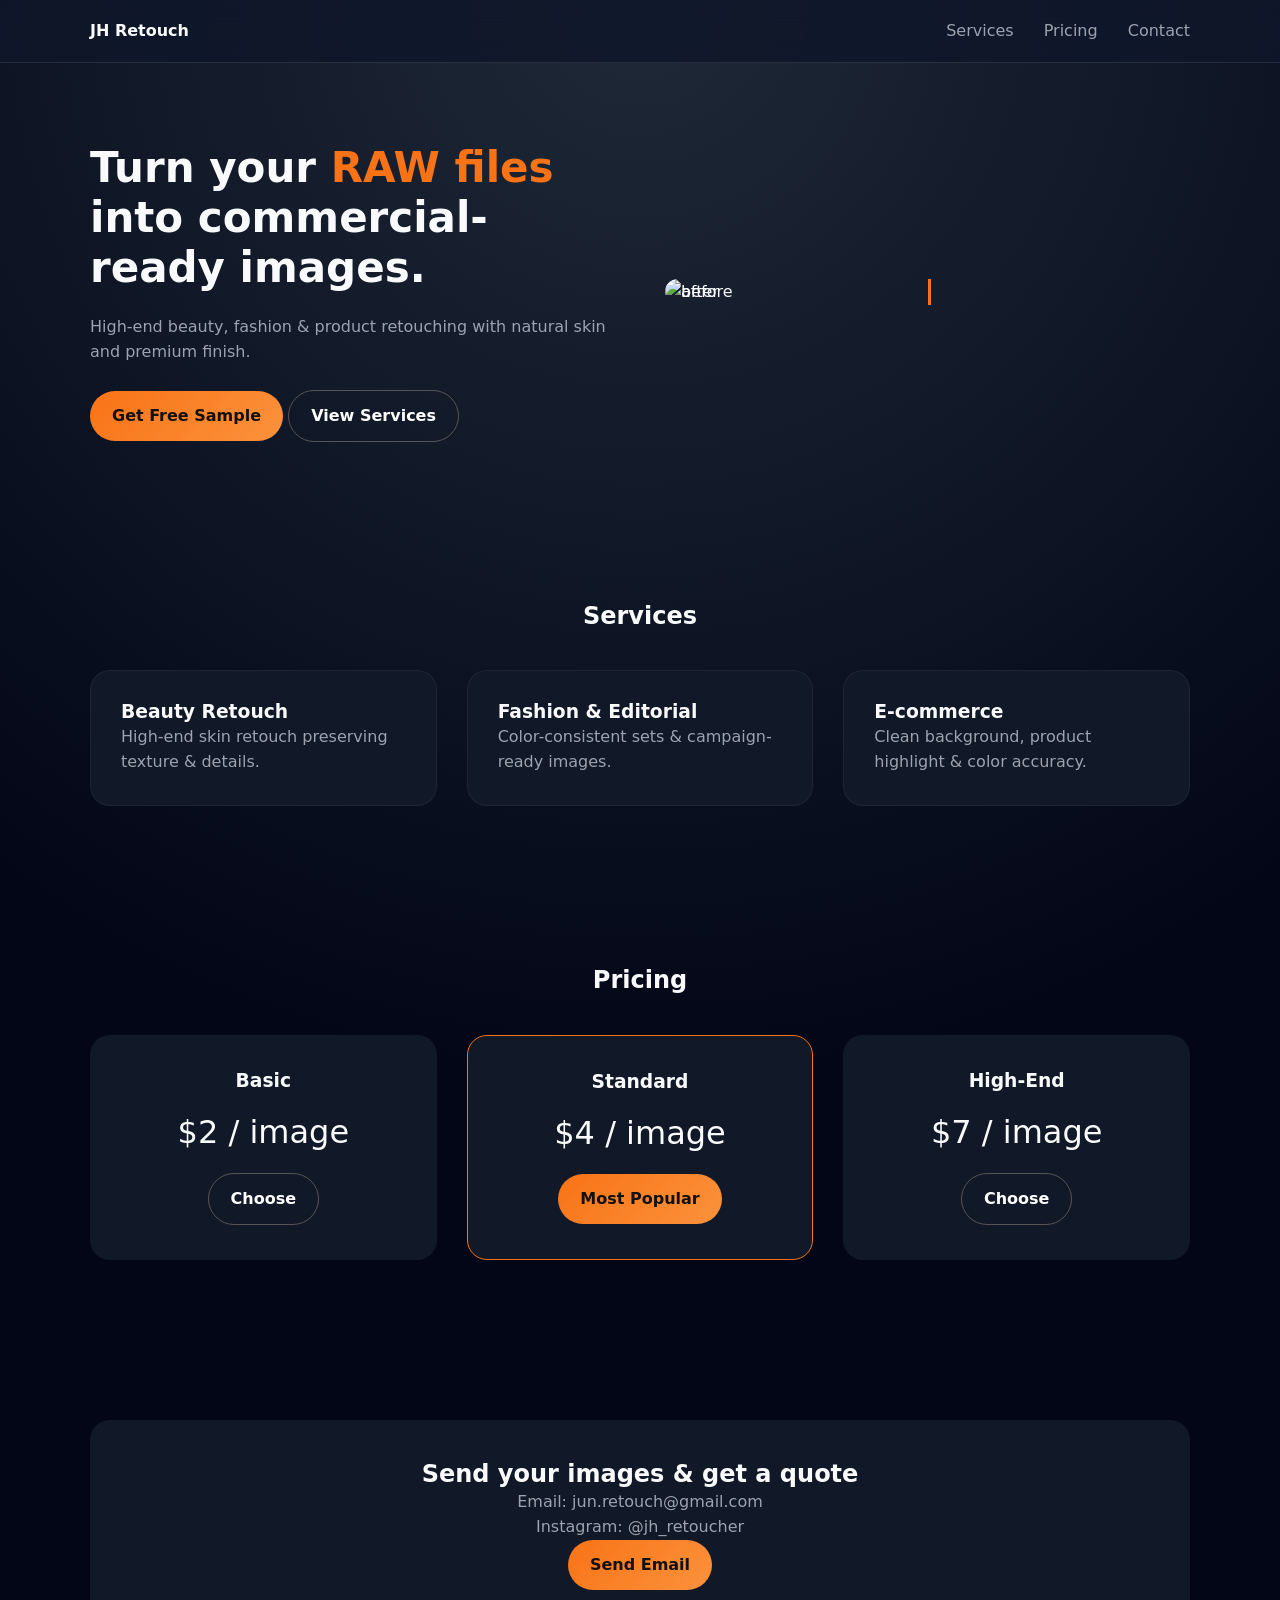
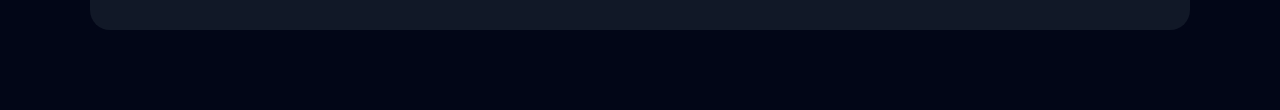
==== index.html @ 06e28f70 "Add files via upload Signed-off-by: sjretouch <sj.retoucher@gmail.com>" ====
<!DOCTYPE html>
<html lang="en">
<head>
<meta charset="UTF-8">
<meta name="viewport" content="width=device-width, initial-scale=1.0">
<title>JH Retouch – Premium Photo Retouching</title>

<style>
:root{
  --bg:#0b1120;
  --card:#111827;
  --accent:#f97316;
  --text:#f9fafb;
  --muted:#9ca3af;
}

*{box-sizing:border-box;margin:0;padding:0}
html{scroll-behavior:smooth}
body{
  font-family:system-ui,-apple-system,BlinkMacSystemFont,"Segoe UI",sans-serif;
  background:radial-gradient(circle at top,#1f2937,#020617 60%);
  color:var(--text);
  line-height:1.6;
}

.container{width:min(1100px,90%);margin:auto}
section{padding:80px 0}

h1,h2,h3{line-height:1.2}
p{color:var(--muted)}

.btn{
  display:inline-block;
  padding:12px 22px;
  border-radius:999px;
  font-weight:600;
  text-decoration:none;
  transition:.3s;
}
.btn-primary{
  background:linear-gradient(135deg,#f97316,#fb923c);
  color:#111;
}
.btn-primary:hover{transform:translateY(-3px)}
.btn-outline{
  border:1px solid #555;
  color:#fff;
}
.btn-outline:hover{background:#1f2937}

/* Header */
header{
  position:sticky;top:0;
  backdrop-filter:blur(12px);
  background:rgba(15,23,42,.85);
  border-bottom:1px solid rgba(255,255,255,.1);
  z-index:100;
}
nav{
  display:flex;justify-content:space-between;
  align-items:center;padding:18px 0;
}
nav a{color:var(--muted);text-decoration:none;margin-left:25px}
nav a:hover{color:#fff}

/* Hero */
.hero{display:grid;grid-template-columns:1fr 1fr;gap:50px;align-items:center}
.hero h1{font-size:42px;margin-bottom:20px}
.hero span{color:var(--accent)}
.hero .cta{margin-top:25px}

/* Before After Slider */
.slider{
  position:relative;
  width:100%;
  overflow:hidden;
  border-radius:20px;
}
.slider img{
  width:100%;
  display:block;
}
.slider .after{
  position:absolute;top:0;left:0;
  width:50%;
  overflow:hidden;
}
.slider input{
  position:absolute;
  width:100%;
  height:100%;
  opacity:0;
  cursor:ew-resize;
}
.slider .line{
  position:absolute;
  top:0;left:50%;
  width:3px;
  height:100%;
  background:var(--accent);
}

/* Services */
.services{display:grid;grid-template-columns:repeat(3,1fr);gap:30px}
.card{
  background:var(--card);
  padding:30px;
  border-radius:20px;
  border:1px solid rgba(255,255,255,.05);
  transition:.3s;
}
.card:hover{transform:translateY(-5px)}

/* Pricing */
.pricing{display:grid;grid-template-columns:repeat(3,1fr);gap:30px}
.price-card{
  background:var(--card);
  padding:35px;
  border-radius:20px;
  text-align:center;
}
.price{font-size:32px;margin:15px 0}

/* Contact */
.contact-box{
  background:var(--card);
  padding:40px;
  border-radius:20px;
  text-align:center;
}

/* Fade-in animation */
.fade{
  opacity:0;
  transform:translateY(30px);
  transition:1s ease;
}
.fade.show{
  opacity:1;
  transform:translateY(0);
}

/* Responsive */
@media(max-width:900px){
  .hero{grid-template-columns:1fr}
  .services,.pricing{grid-template-columns:1fr}
}
</style>
</head>

<body>

<header>
<div class="container">
<nav>
<div><strong>JH Retouch</strong></div>
<div>
<a href="#services">Services</a>
<a href="#pricing">Pricing</a>
<a href="#contact">Contact</a>
</div>
</nav>
</div>
</header>

<section class="container hero fade">
<div>
<h1>Turn your <span>RAW files</span> into commercial-ready images.</h1>
<p>High-end beauty, fashion & product retouching with natural skin and premium finish.</p>
<div class="cta">
<a href="#contact" class="btn btn-primary">Get Free Sample</a>
<a href="#services" class="btn btn-outline">View Services</a>
</div>
</div>

<div class="slider">
<img src="before.jpg" alt="before">
<div class="after">
<img src="after.jpg" alt="after">
</div>
<div class="line"></div>
<input type="range" min="0" max="100" value="50">
</div>

</section>

<section id="services" class="container fade">
<h2 style="text-align:center;margin-bottom:40px">Services</h2>
<div class="services">
<div class="card">
<h3>Beauty Retouch</h3>
<p>High-end skin retouch preserving texture & details.</p>
</div>
<div class="card">
<h3>Fashion & Editorial</h3>
<p>Color-consistent sets & campaign-ready images.</p>
</div>
<div class="card">
<h3>E-commerce</h3>
<p>Clean background, product highlight & color accuracy.</p>
</div>
</div>
</section>

<section id="pricing" class="container fade">
<h2 style="text-align:center;margin-bottom:40px">Pricing</h2>
<div class="pricing">
<div class="price-card">
<h3>Basic</h3>
<div class="price">$2 / image</div>
<a href="#contact" class="btn btn-outline">Choose</a>
</div>
<div class="price-card" style="border:1px solid var(--accent)">
<h3>Standard</h3>
<div class="price">$4 / image</div>
<a href="#contact" class="btn btn-primary">Most Popular</a>
</div>
<div class="price-card">
<h3>High-End</h3>
<div class="price">$7 / image</div>
<a href="#contact" class="btn btn-outline">Choose</a>
</div>
</div>
</section>

<section id="contact" class="container fade">
<div class="contact-box">
<h2>Send your images & get a quote</h2>
<p>Email: jun.retouch@gmail.com</p>
<p>Instagram: @jh_retoucher</p>
<a href="mailto:jun.retouch@gmail.com" class="btn btn-primary">Send Email</a>
</div>
</section>

<script>
/* Fade-in */
const faders=document.querySelectorAll(".fade");
const observer=new IntersectionObserver(entries=>{
entries.forEach(entry=>{
if(entry.isIntersecting){
entry.target.classList.add("show");
}
});
});
faders.forEach(el=>observer.observe(el));

/* Before After Slider */
const slider=document.querySelector(".slider");
const range=slider.querySelector("input");
const after=slider.querySelector(".after");
const line=slider.querySelector(".line");

range.addEventListener("input",()=>{
after.style.width=range.value+"%";
line.style.left=range.value+"%";
});
</script>

</body>
</html>
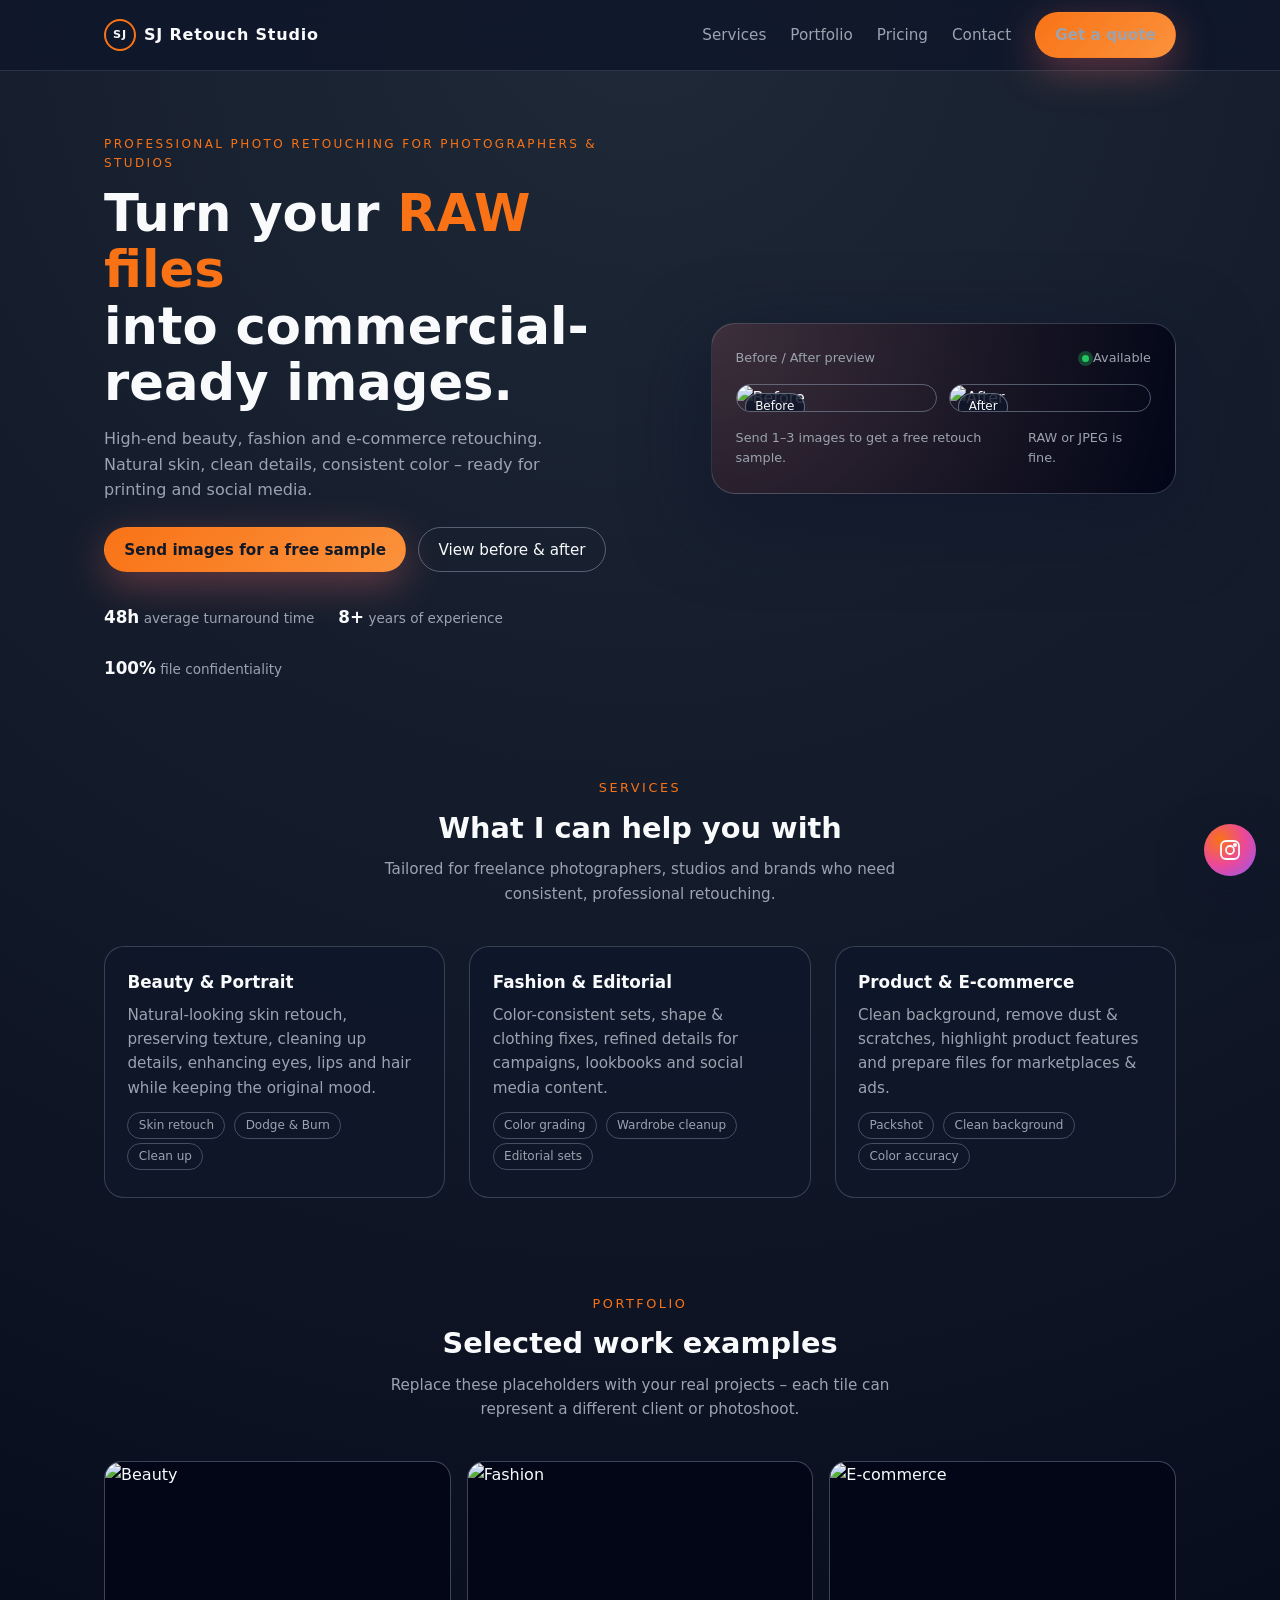
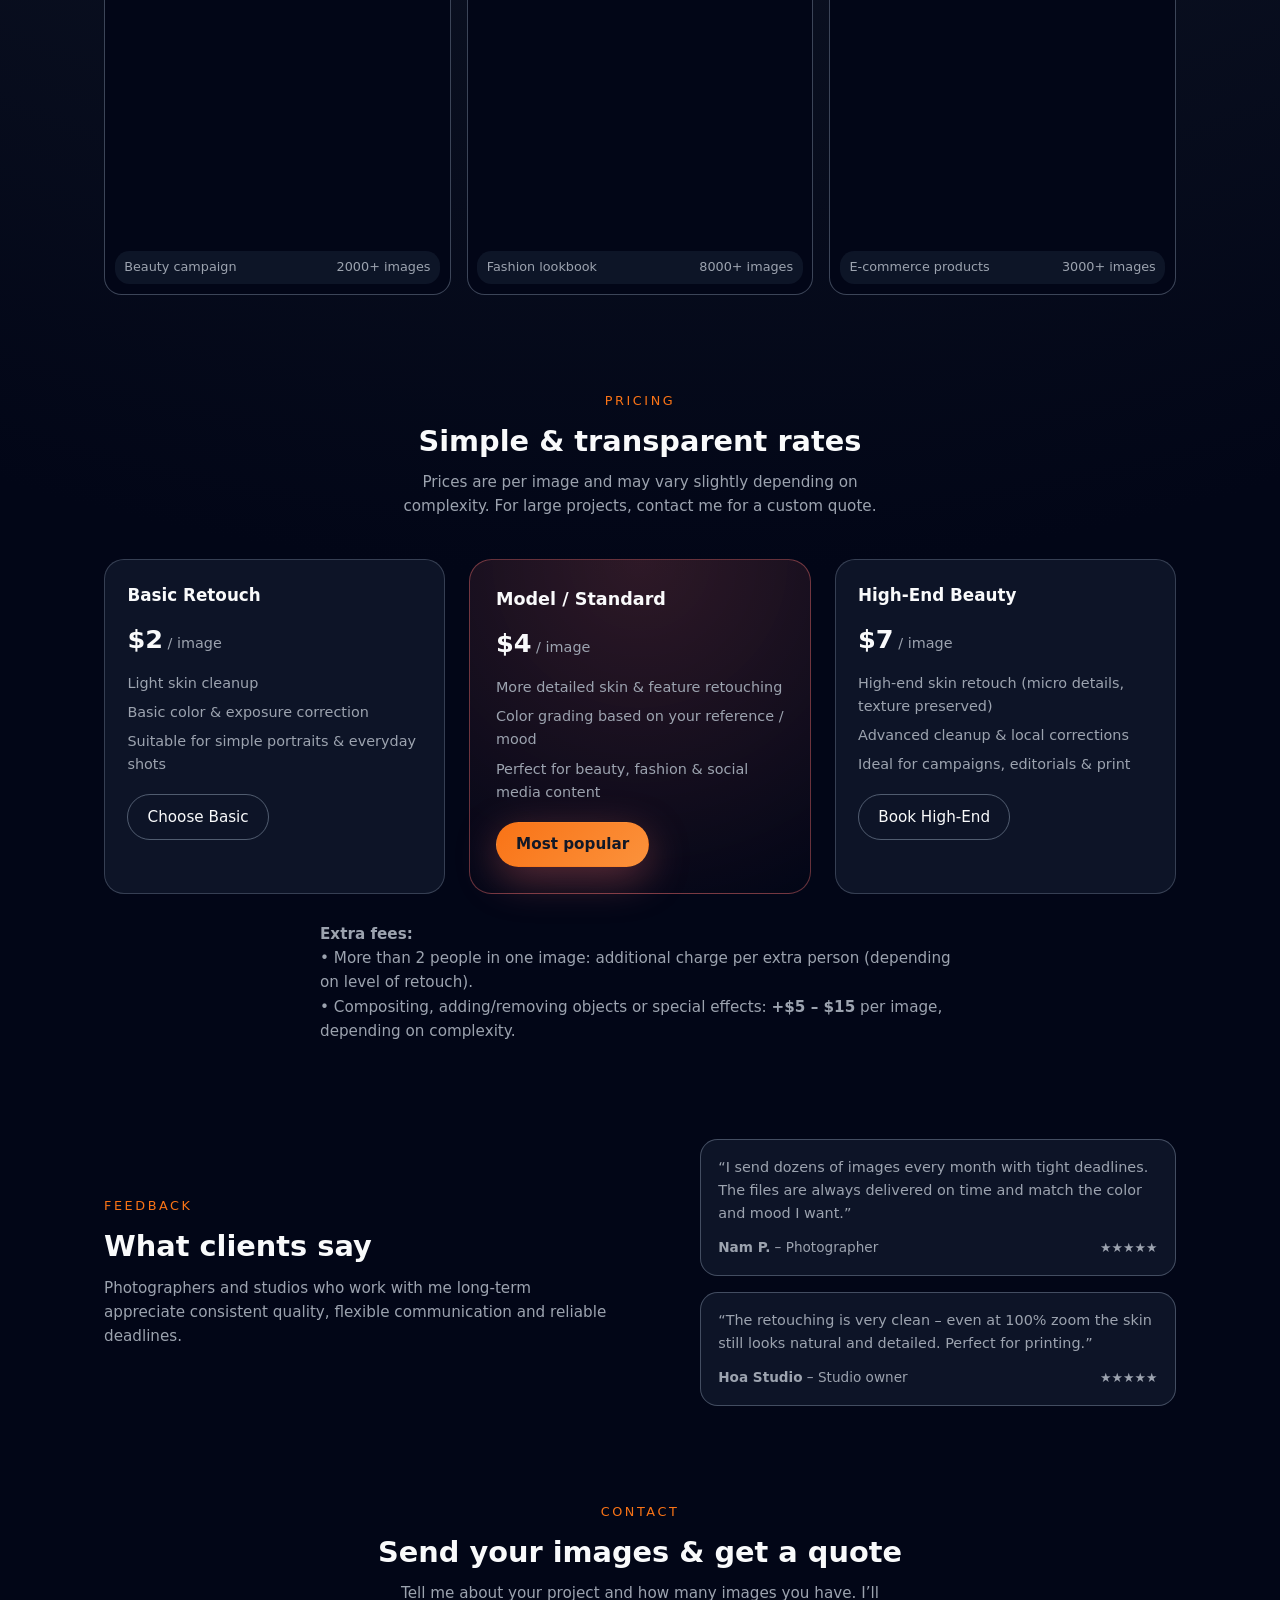
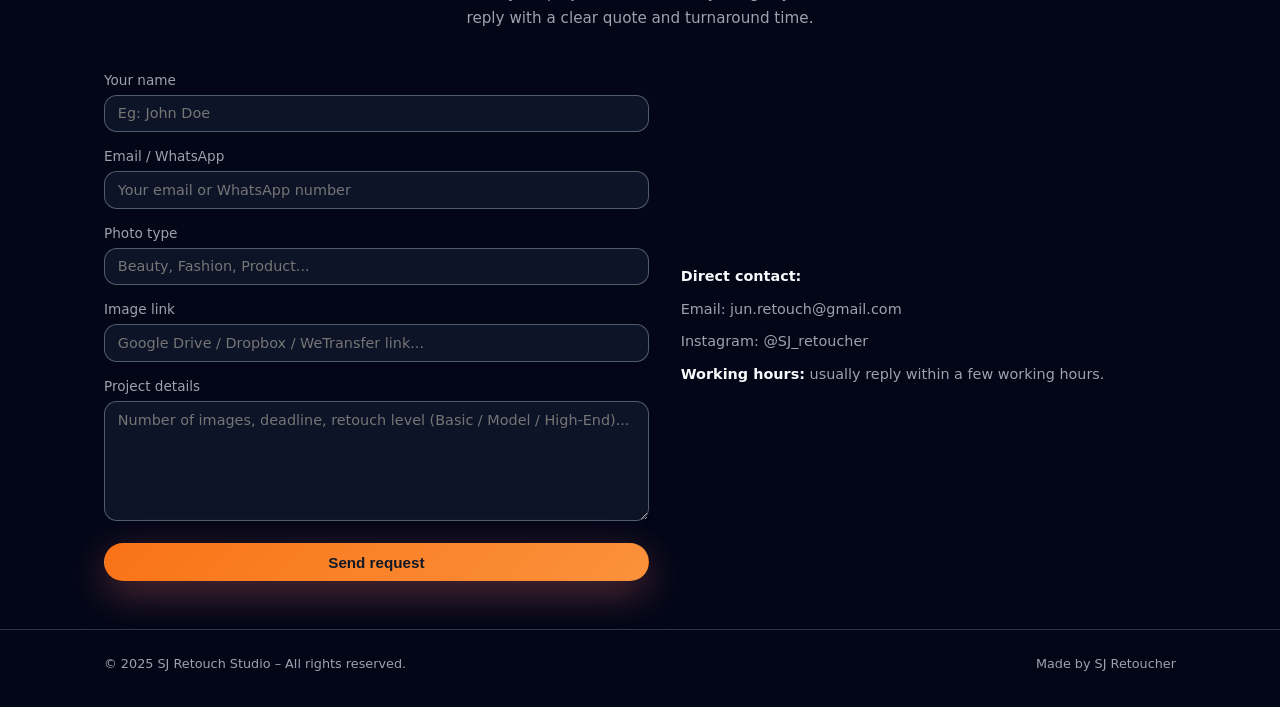
==== commit 2eb3c59f: "Add files via upload Signed-off-by: sjretouch <sj.retoucher@gmail.com>" ====
--- a/index.html
+++ b/index.html
@@ -1,260 +1,920 @@
 <!DOCTYPE html>
 <html lang="en">
 <head>
-<meta charset="UTF-8">
-<meta name="viewport" content="width=device-width, initial-scale=1.0">
-<title>JH Retouch – Premium Photo Retouching</title>
-
-<style>
-:root{
-  --bg:#0b1120;
-  --card:#111827;
-  --accent:#f97316;
-  --text:#f9fafb;
-  --muted:#9ca3af;
-}
-
-*{box-sizing:border-box;margin:0;padding:0}
-html{scroll-behavior:smooth}
-body{
-  font-family:system-ui,-apple-system,BlinkMacSystemFont,"Segoe UI",sans-serif;
-  background:radial-gradient(circle at top,#1f2937,#020617 60%);
-  color:var(--text);
-  line-height:1.6;
-}
-
-.container{width:min(1100px,90%);margin:auto}
-section{padding:80px 0}
-
-h1,h2,h3{line-height:1.2}
-p{color:var(--muted)}
-
-.btn{
-  display:inline-block;
-  padding:12px 22px;
-  border-radius:999px;
-  font-weight:600;
-  text-decoration:none;
-  transition:.3s;
-}
-.btn-primary{
-  background:linear-gradient(135deg,#f97316,#fb923c);
-  color:#111;
-}
-.btn-primary:hover{transform:translateY(-3px)}
-.btn-outline{
-  border:1px solid #555;
-  color:#fff;
-}
-.btn-outline:hover{background:#1f2937}
-
-/* Header */
-header{
-  position:sticky;top:0;
-  backdrop-filter:blur(12px);
-  background:rgba(15,23,42,.85);
-  border-bottom:1px solid rgba(255,255,255,.1);
-  z-index:100;
-}
-nav{
-  display:flex;justify-content:space-between;
-  align-items:center;padding:18px 0;
-}
-nav a{color:var(--muted);text-decoration:none;margin-left:25px}
-nav a:hover{color:#fff}
-
-/* Hero */
-.hero{display:grid;grid-template-columns:1fr 1fr;gap:50px;align-items:center}
-.hero h1{font-size:42px;margin-bottom:20px}
-.hero span{color:var(--accent)}
-.hero .cta{margin-top:25px}
-
-/* Before After Slider */
-.slider{
-  position:relative;
-  width:100%;
-  overflow:hidden;
-  border-radius:20px;
-}
-.slider img{
-  width:100%;
-  display:block;
-}
-.slider .after{
-  position:absolute;top:0;left:0;
-  width:50%;
-  overflow:hidden;
-}
-.slider input{
-  position:absolute;
-  width:100%;
-  height:100%;
-  opacity:0;
-  cursor:ew-resize;
-}
-.slider .line{
-  position:absolute;
-  top:0;left:50%;
-  width:3px;
-  height:100%;
-  background:var(--accent);
-}
-
-/* Services */
-.services{display:grid;grid-template-columns:repeat(3,1fr);gap:30px}
-.card{
-  background:var(--card);
-  padding:30px;
-  border-radius:20px;
-  border:1px solid rgba(255,255,255,.05);
-  transition:.3s;
-}
-.card:hover{transform:translateY(-5px)}
-
-/* Pricing */
-.pricing{display:grid;grid-template-columns:repeat(3,1fr);gap:30px}
-.price-card{
-  background:var(--card);
-  padding:35px;
-  border-radius:20px;
-  text-align:center;
-}
-.price{font-size:32px;margin:15px 0}
-
-/* Contact */
-.contact-box{
-  background:var(--card);
-  padding:40px;
-  border-radius:20px;
-  text-align:center;
-}
-
-/* Fade-in animation */
-.fade{
-  opacity:0;
-  transform:translateY(30px);
-  transition:1s ease;
-}
-.fade.show{
-  opacity:1;
-  transform:translateY(0);
-}
-
-/* Responsive */
-@media(max-width:900px){
-  .hero{grid-template-columns:1fr}
-  .services,.pricing{grid-template-columns:1fr}
-}
-</style>
+  <meta charset="UTF-8" />
+  <meta name="viewport" content="width=device-width, initial-scale=1.0" />
+  <title>SJ Retouch Studio – Professional Photo Retouching</title>
+  <style>
+    :root {
+      --primary: #111827;
+      --accent: #f97316;
+      --bg: #0b1120;
+      --light: #f9fafb;
+      --muted: #9ca3af;
+    }
+
+    * {
+      box-sizing: border-box;
+      margin: 0;
+      padding: 0;
+      scroll-behavior: smooth;
+    }
+
+    body {
+      font-family: system-ui, -apple-system, BlinkMacSystemFont, "Segoe UI", sans-serif;
+      background: radial-gradient(circle at top, #1f2937, #020617 55%);
+      color: var(--light);
+      line-height: 1.6;
+    }
+
+    a {
+      color: inherit;
+      text-decoration: none;
+    }
+
+    img {
+      max-width: 100%;
+      display: block;
+    }
+
+    .container {
+      width: min(1120px, 100%);
+      margin: 0 auto;
+      padding: 0 1.5rem;
+    }
+
+    /* Header */
+    header {
+      position: sticky;
+      top: 0;
+      z-index: 50;
+      backdrop-filter: blur(16px);
+      background: rgba(15, 23, 42, 0.85);
+      border-bottom: 1px solid rgba(148, 163, 184, 0.2);
+    }
+
+    .nav {
+      display: flex;
+      align-items: center;
+      justify-content: space-between;
+      padding: 0.75rem 0;
+    }
+
+    .logo {
+      display: flex;
+      align-items: center;
+      gap: 0.5rem;
+      font-weight: 700;
+      letter-spacing: 0.05em;
+    }
+
+    .logo-mark {
+      width: 32px;
+      height: 32px;
+      border-radius: 999px;
+      border: 2px solid var(--accent);
+      display: flex;
+      align-items: center;
+      justify-content: center;
+      font-size: 0.7rem;
+    }
+
+    .nav-links {
+      display: flex;
+      align-items: center;
+      gap: 1.5rem;
+      font-size: 0.95rem;
+    }
+
+    .nav-links a {
+      color: var(--muted);
+    }
+
+    .nav-links a:hover {
+      color: var(--light);
+    }
+
+    .btn {
+      display: inline-flex;
+      align-items: center;
+      justify-content: center;
+      padding: 0.6rem 1.2rem;
+      border-radius: 999px;
+      font-size: 0.95rem;
+      border: 1px solid transparent;
+      cursor: pointer;
+      transition: transform 0.15s ease, box-shadow 0.15s ease, background 0.15s ease;
+      white-space: nowrap;
+    }
+
+    .btn-primary {
+      background: linear-gradient(135deg, #f97316, #fb923c);
+      color: #111827;
+      font-weight: 600;
+      box-shadow: 0 12px 40px rgba(248, 113, 113, 0.35);
+    }
+
+    .btn-primary:hover {
+      transform: translateY(-1px);
+      box-shadow: 0 18px 60px rgba(248, 113, 113, 0.55);
+    }
+
+    .btn-outline {
+      border-color: rgba(148, 163, 184, 0.5);
+      color: var(--light);
+      background: transparent;
+    }
+
+    .btn-outline:hover {
+      background: rgba(148, 163, 184, 0.1);
+    }
+
+    /* Hero */
+    .hero {
+      padding: 4rem 0 3rem;
+    }
+
+    .hero-grid {
+      display: grid;
+      grid-template-columns: minmax(0, 1.2fr) minmax(0, 1fr);
+      gap: 3rem;
+      align-items: center;
+    }
+
+    .hero-eyebrow {
+      text-transform: uppercase;
+      letter-spacing: 0.2em;
+      font-size: 0.75rem;
+      color: var(--accent);
+      margin-bottom: 0.75rem;
+    }
+
+    .hero-title {
+      font-size: clamp(2.4rem, 4vw, 3.3rem);
+      font-weight: 800;
+      line-height: 1.1;
+      margin-bottom: 1rem;
+    }
+
+    .hero-title span {
+      color: var(--accent);
+    }
+
+    .hero-subtitle {
+      color: var(--muted);
+      max-width: 30rem;
+      margin-bottom: 1.5rem;
+    }
+
+    .hero-actions {
+      display: flex;
+      flex-wrap: wrap;
+      gap: 0.75rem;
+      margin-bottom: 2rem;
+    }
+
+    .hero-meta {
+      display: flex;
+      flex-wrap: wrap;
+      gap: 1.5rem;
+      font-size: 0.85rem;
+      color: var(--muted);
+    }
+
+    .hero-meta span strong {
+      color: var(--light);
+      font-size: 1.05rem;
+    }
+
+    .hero-card {
+      background: radial-gradient(circle at top left, rgba(248, 113, 113, 0.16), #020617);
+      border-radius: 1.5rem;
+      padding: 1.5rem;
+      border: 1px solid rgba(148, 163, 184, 0.3);
+      box-shadow: 0 24px 80px rgba(15, 23, 42, 0.8);
+    }
+
+    .hero-card-header {
+      display: flex;
+      justify-content: space-between;
+      align-items: center;
+      margin-bottom: 1rem;
+      font-size: 0.8rem;
+      color: var(--muted);
+    }
+
+    .before-after {
+      display: grid;
+      grid-template-columns: 1fr 1fr;
+      gap: 0.75rem;
+      margin-bottom: 1rem;
+    }
+
+    .ba-item {
+      border-radius: 1rem;
+      overflow: hidden;
+      position: relative;
+      border: 1px solid rgba(148, 163, 184, 0.5);
+    }
+
+    .ba-label {
+      position: absolute;
+      top: 0.5rem;
+      left: 0.5rem;
+      font-size: 0.75rem;
+      padding: 0.2rem 0.6rem;
+      border-radius: 999px;
+      background: rgba(15, 23, 42, 0.85);
+      border: 1px solid rgba(148, 163, 184, 0.6);
+    }
+
+    .hero-card-footer {
+      display: flex;
+      justify-content: space-between;
+      align-items: center;
+      font-size: 0.8rem;
+      color: var(--muted);
+    }
+
+    .dot-pulse {
+      display: inline-flex;
+      align-items: center;
+      gap: 0.25rem;
+    }
+
+    .dot-pulse span {
+      display: inline-block;
+      width: 7px;
+      height: 7px;
+      border-radius: 999px;
+      background: #22c55e;
+      box-shadow: 0 0 0 4px rgba(34, 197, 94, 0.3);
+    }
+
+    /* Section generic */
+    section {
+      padding: 3rem 0;
+    }
+
+    .section-header {
+      text-align: center;
+      margin-bottom: 2.5rem;
+    }
+
+    .section-eyebrow {
+      font-size: 0.8rem;
+      letter-spacing: 0.2em;
+      text-transform: uppercase;
+      color: var(--accent);
+      margin-bottom: 0.4rem;
+    }
+
+    .section-title {
+      font-size: 1.8rem;
+      font-weight: 700;
+      margin-bottom: 0.4rem;
+    }
+
+    .section-subtitle {
+      color: var(--muted);
+      max-width: 32rem;
+      margin: 0 auto;
+      font-size: 0.95rem;
+    }
+
+    /* Services */
+    .grid-3 {
+      display: grid;
+      grid-template-columns: repeat(3, minmax(0, 1fr));
+      gap: 1.5rem;
+    }
+
+    .card {
+      background: rgba(15, 23, 42, 0.9);
+      border-radius: 1.25rem;
+      border: 1px solid rgba(148, 163, 184, 0.3);
+      padding: 1.4rem;
+      font-size: 0.95rem;
+    }
+
+    .card h3 {
+      font-size: 1.05rem;
+      margin-bottom: 0.4rem;
+    }
+
+    .card p {
+      color: var(--muted);
+      margin-bottom: 0.75rem;
+    }
+
+    .pill {
+      display: inline-flex;
+      padding: 0.18rem 0.65rem;
+      border-radius: 999px;
+      border: 1px solid rgba(148, 163, 184, 0.4);
+      font-size: 0.75rem;
+      color: var(--muted);
+      margin-right: 0.25rem;
+      margin-bottom: 0.25rem;
+    }
+
+    /* Portfolio */
+    .portfolio-grid {
+      display: grid;
+      grid-template-columns: repeat(3, minmax(0, 1fr));
+      gap: 1rem;
+    }
+
+    .portfolio-item {
+      border-radius: 1.1rem;
+      overflow: hidden;
+      position: relative;
+      background: #020617;
+      border: 1px solid rgba(148, 163, 184, 0.4);
+      aspect-ratio: 4 / 5;
+    }
+
+    .portfolio-badge {
+      position: absolute;
+      bottom: 0.6rem;
+      left: 0.6rem;
+      right: 0.6rem;
+      padding: 0.4rem 0.6rem;
+      border-radius: 0.9rem;
+      background: rgba(15, 23, 42, 0.9);
+      font-size: 0.8rem;
+      display: flex;
+      justify-content: space-between;
+      align-items: center;
+      color: var(--muted);
+    }
+
+    /* Pricing */
+    .pricing-grid {
+      display: grid;
+      grid-template-columns: repeat(3, minmax(0, 1fr));
+      gap: 1.5rem;
+    }
+
+    .pricing-card {
+      background: radial-gradient(circle at top, rgba(248, 113, 113, 0.18), #020617);
+      border-radius: 1.4rem;
+      border: 1px solid rgba(248, 113, 113, 0.4);
+      padding: 1.6rem;
+    }
+
+    .pricing-card h3 {
+      font-size: 1.1rem;
+      margin-bottom: 0.4rem;
+    }
+
+    .price {
+      font-size: 1.6rem;
+      font-weight: 700;
+      margin: 0.6rem 0;
+    }
+
+    .price span {
+      font-size: 0.9rem;
+      color: var(--muted);
+      font-weight: 400;
+    }
+
+    .pricing-card ul,
+    .card ul {
+      list-style: none;
+      margin: 0.75rem 0 1.1rem;
+      padding-left: 0;
+      font-size: 0.9rem;
+      color: var(--muted);
+    }
+
+    .pricing-card ul li,
+    .card ul li {
+      margin-bottom: 0.4rem;
+    }
+
+    /* Testimonials */
+    .testimonials {
+      display: grid;
+      grid-template-columns: minmax(0, 1.2fr) minmax(0, 1fr);
+      gap: 1.5rem;
+      align-items: center;
+    }
+
+    .testimonials-list {
+      display: grid;
+      gap: 1rem;
+    }
+
+    .testimonial-item {
+      background: rgba(15, 23, 42, 0.9);
+      border-radius: 1.1rem;
+      border: 1px solid rgba(148, 163, 184, 0.4);
+      padding: 1rem 1.1rem;
+      font-size: 0.9rem;
+      color: var(--muted);
+    }
+
+    .testimonial-footer {
+      display: flex;
+      justify-content: space-between;
+      align-items: center;
+      margin-top: 0.75rem;
+      font-size: 0.85rem;
+    }
+
+    .stars {
+      font-size: 0.8rem;
+    }
+
+    /* Contact */
+    .contact-grid {
+      display: grid;
+      grid-template-columns: minmax(0, 1.1fr) minmax(0, 1fr);
+      gap: 2rem;
+      align-items: center;
+    }
+
+    form {
+      display: grid;
+      gap: 0.9rem;
+    }
+
+    label {
+      font-size: 0.85rem;
+      color: var(--muted);
+      margin-bottom: 0.2rem;
+      display: block;
+    }
+
+    input,
+    textarea {
+      width: 100%;
+      border-radius: 0.8rem;
+      border: 1px solid rgba(148, 163, 184, 0.5);
+      padding: 0.6rem 0.8rem;
+      background: rgba(15, 23, 42, 0.9);
+      color: var(--light);
+      font-family: inherit;
+      font-size: 0.9rem;
+      outline: none;
+    }
+
+    input:focus,
+    textarea:focus {
+      border-color: var(--accent);
+      box-shadow: 0 0 0 1px rgba(248, 113, 113, 0.3);
+    }
+
+    textarea {
+      min-height: 120px;
+      resize: vertical;
+    }
+
+    .contact-meta {
+      font-size: 0.9rem;
+      color: var(--muted);
+      display: grid;
+      gap: 0.6rem;
+    }
+
+    .contact-meta strong {
+      color: var(--light);
+    }
+
+    footer {
+      border-top: 1px solid rgba(148, 163, 184, 0.3);
+      padding: 1.5rem 0 2rem;
+      font-size: 0.8rem;
+      color: var(--muted);
+    }
+
+    footer .footer-inner {
+      display: flex;
+      justify-content: space-between;
+      align-items: center;
+      gap: 1rem;
+      flex-wrap: wrap;
+    }
+
+    /* Floating Instagram button */
+    .floating-instagram {
+      position: fixed;
+      right: 1.5rem;
+      bottom: 1.5rem;
+      z-index: 100;
+      width: 52px;
+      height: 52px;
+      border-radius: 999px;
+      display: flex;
+      align-items: center;
+      justify-content: center;
+      background: radial-gradient(circle at 30% 30%, #f97316, #ec4899, #8b5cf6);
+      color: #f9fafb;
+      text-decoration: none;
+      box-shadow: 0 18px 45px rgba(15, 23, 42, 0.8);
+      cursor: pointer;
+      transition: transform 0.15s ease, box-shadow 0.15s ease, opacity 0.15s ease;
+    }
+
+    .floating-instagram:hover {
+      transform: translateY(-2px) scale(1.02);
+      box-shadow: 0 22px 60px rgba(15, 23, 42, 0.95);
+      opacity: 0.95;
+    }
+
+    .floating-instagram svg {
+      width: 24px;
+      height: 24px;
+      display: block;
+    }
+
+    /* Responsive */
+    @media (max-width: 960px) {
+      .hero-grid,
+      .testimonials,
+      .contact-grid {
+        grid-template-columns: minmax(0, 1fr);
+      }
+
+      .hero {
+        padding-top: 3rem;
+      }
+
+      .hero-card {
+        order: -1;
+      }
+
+      .nav-links {
+        display: none;
+      }
+    }
+
+    @media (max-width: 768px) {
+      .grid-3,
+      .portfolio-grid,
+      .pricing-grid {
+        grid-template-columns: minmax(0, 1fr);
+      }
+
+      .hero-title {
+        font-size: 2.1rem;
+      }
+
+      section {
+        padding: 2.5rem 0;
+      }
+    }
+  </style>
 </head>
-
 <body>
-
-<header>
-<div class="container">
-<nav>
-<div><strong>JH Retouch</strong></div>
-<div>
-<a href="#services">Services</a>
-<a href="#pricing">Pricing</a>
-<a href="#contact">Contact</a>
-</div>
-</nav>
-</div>
-</header>
-
-<section class="container hero fade">
-<div>
-<h1>Turn your <span>RAW files</span> into commercial-ready images.</h1>
-<p>High-end beauty, fashion & product retouching with natural skin and premium finish.</p>
-<div class="cta">
-<a href="#contact" class="btn btn-primary">Get Free Sample</a>
-<a href="#services" class="btn btn-outline">View Services</a>
-</div>
-</div>
-
-<div class="slider">
-<img src="before.jpg" alt="before">
-<div class="after">
-<img src="after.jpg" alt="after">
-</div>
-<div class="line"></div>
-<input type="range" min="0" max="100" value="50">
-</div>
-
-</section>
-
-<section id="services" class="container fade">
-<h2 style="text-align:center;margin-bottom:40px">Services</h2>
-<div class="services">
-<div class="card">
-<h3>Beauty Retouch</h3>
-<p>High-end skin retouch preserving texture & details.</p>
-</div>
-<div class="card">
-<h3>Fashion & Editorial</h3>
-<p>Color-consistent sets & campaign-ready images.</p>
-</div>
-<div class="card">
-<h3>E-commerce</h3>
-<p>Clean background, product highlight & color accuracy.</p>
-</div>
-</div>
-</section>
-
-<section id="pricing" class="container fade">
-<h2 style="text-align:center;margin-bottom:40px">Pricing</h2>
-<div class="pricing">
-<div class="price-card">
-<h3>Basic</h3>
-<div class="price">$2 / image</div>
-<a href="#contact" class="btn btn-outline">Choose</a>
-</div>
-<div class="price-card" style="border:1px solid var(--accent)">
-<h3>Standard</h3>
-<div class="price">$4 / image</div>
-<a href="#contact" class="btn btn-primary">Most Popular</a>
-</div>
-<div class="price-card">
-<h3>High-End</h3>
-<div class="price">$7 / image</div>
-<a href="#contact" class="btn btn-outline">Choose</a>
-</div>
-</div>
-</section>
-
-<section id="contact" class="container fade">
-<div class="contact-box">
-<h2>Send your images & get a quote</h2>
-<p>Email: jun.retouch@gmail.com</p>
-<p>Instagram: @jh_retoucher</p>
-<a href="mailto:jun.retouch@gmail.com" class="btn btn-primary">Send Email</a>
-</div>
-</section>
-
-<script>
-/* Fade-in */
-const faders=document.querySelectorAll(".fade");
-const observer=new IntersectionObserver(entries=>{
-entries.forEach(entry=>{
-if(entry.isIntersecting){
-entry.target.classList.add("show");
-}
-});
-});
-faders.forEach(el=>observer.observe(el));
-
-/* Before After Slider */
-const slider=document.querySelector(".slider");
-const range=slider.querySelector("input");
-const after=slider.querySelector(".after");
-const line=slider.querySelector(".line");
-
-range.addEventListener("input",()=>{
-after.style.width=range.value+"%";
-line.style.left=range.value+"%";
-});
-</script>
-
+  <!-- Header -->
+  <header>
+    <div class="container">
+      <nav class="nav">
+        <div class="logo">
+          <div class="logo-mark">SJ</div>
+          <span>SJ Retouch Studio</span>
+        </div>
+        <div class="nav-links">
+          <a href="#services">Services</a>
+          <a href="#portfolio">Portfolio</a>
+          <a href="#pricing">Pricing</a>
+          <a href="#contact">Contact</a>
+          <a href="#contact" class="btn btn-primary">Get a quote</a>
+        </div>
+      </nav>
+    </div>
+  </header>
+
+  <!-- Hero -->
+  <section class="hero">
+    <div class="container">
+      <div class="hero-grid">
+        <div>
+          <div class="hero-eyebrow">Professional photo retouching for photographers & studios</div>
+          <h1 class="hero-title">
+            Turn your <span>RAW files</span><br />
+            into commercial-ready images.
+          </h1>
+          <p class="hero-subtitle">
+            High-end beauty, fashion and e-commerce retouching. Natural skin, clean details, consistent color – ready for printing and social media.
+          </p>
+          <div class="hero-actions">
+            <a href="#contact" class="btn btn-primary">Send images for a free sample</a>
+            <a href="#portfolio" class="btn btn-outline">View before &amp; after</a>
+          </div>
+          <div class="hero-meta">
+            <span><strong>48h</strong> average turnaround time</span>
+            <span><strong>8+</strong> years of experience</span>
+            <span><strong>100%</strong> file confidentiality</span>
+          </div>
+        </div>
+        <div>
+          <div class="hero-card">
+            <div class="hero-card-header">
+              <span>Before / After preview</span>
+              <span class="dot-pulse"><span></span> Available</span>
+            </div>
+            <div class="before-after">
+              <div class="ba-item">
+                <div class="ba-label">Before</div>
+                <!-- Replace with your own "before" image -->
+                <img src="https://github.com/SJretouch/SJretouch/blob/main/connor-wilkins-2crxTr4jCkc-unsplash%202.jpg?raw=true" alt="Before" />
+              </div>
+              <div class="ba-item">
+                <div class="ba-label">After</div>
+                <!-- Replace with your own "after" image -->
+                <img src="https://github.com/SJretouch/SJretouch/blob/main/connor-wilkins-2crxTr4jCkc-unsplash.jpg?raw=true" alt="After" />
+              </div>
+            </div>
+            <div class="hero-card-footer">
+              <span>Send 1–3 images to get a free retouch sample.</span>
+              <span>RAW or JPEG is fine.</span>
+            </div>
+          </div>
+        </div>
+      </div>
+    </div>
+  </section>
+
+  <!-- Services -->
+  <section id="services">
+    <div class="container">
+      <div class="section-header">
+        <div class="section-eyebrow">Services</div>
+        <h2 class="section-title">What I can help you with</h2>
+        <p class="section-subtitle">
+          Tailored for freelance photographers, studios and brands who need consistent, professional retouching.
+        </p>
+      </div>
+
+      <div class="grid-3">
+        <div class="card">
+          <h3>Beauty & Portrait</h3>
+          <p>
+            Natural-looking skin retouch, preserving texture, cleaning up details, enhancing eyes, lips and hair while keeping the original mood.
+          </p>
+          <div>
+            <span class="pill">Skin retouch</span>
+            <span class="pill">Dodge &amp; Burn</span>
+            <span class="pill">Clean up</span>
+          </div>
+        </div>
+        <div class="card">
+          <h3>Fashion & Editorial</h3>
+          <p>
+            Color-consistent sets, shape & clothing fixes, refined details for campaigns, lookbooks and social media content.
+          </p>
+          <div>
+            <span class="pill">Color grading</span>
+            <span class="pill">Wardrobe cleanup</span>
+            <span class="pill">Editorial sets</span>
+          </div>
+        </div>
+        <div class="card">
+          <h3>Product & E-commerce</h3>
+          <p>
+            Clean background, remove dust & scratches, highlight product features and prepare files for marketplaces & ads.
+          </p>
+          <div>
+            <span class="pill">Packshot</span>
+            <span class="pill">Clean background</span>
+            <span class="pill">Color accuracy</span>
+          </div>
+        </div>
+      </div>
+    </div>
+  </section>
+
+  <!-- Portfolio -->
+  <section id="portfolio">
+    <div class="container">
+      <div class="section-header">
+        <div class="section-eyebrow">Portfolio</div>
+        <h2 class="section-title">Selected work examples</h2>
+        <p class="section-subtitle">
+          Replace these placeholders with your real projects – each tile can represent a different client or photoshoot.
+        </p>
+      </div>
+
+      <div class="portfolio-grid">
+        <div class="portfolio-item">
+          <img src="https://images.pexels.com/photos/3760853/pexels-photo-3760853.jpeg?auto=compress&cs=tinysrgb&w=600" alt="Beauty" />
+          <div class="portfolio-badge">
+            <span>Beauty campaign</span>
+            <span>2000+ images</span>
+          </div>
+        </div>
+        <div class="portfolio-item">
+          <img src="https://github.com/SJretouch/SJretouch/blob/main/IMG_7940.jpg?raw=true" alt="Fashion" />
+          <div class="portfolio-badge">
+            <span>Fashion lookbook</span>
+            <span>8000+ images</span>
+          </div>
+        </div>
+        <div class="portfolio-item">
+          <img src="https://images.pexels.com/photos/2983464/pexels-photo-2983464.jpeg?auto=compress&cs=tinysrgb&w=600" alt="E-commerce" />
+          <div class="portfolio-badge">
+            <span>E-commerce products</span>
+            <span>3000+ images</span>
+          </div>
+        </div>
+      </div>
+    </div>
+  </section>
+
+  <!-- Pricing -->
+  <section id="pricing">
+    <div class="container">
+      <div class="section-header">
+        <div class="section-eyebrow">Pricing</div>
+        <h2 class="section-title">Simple & transparent rates</h2>
+        <p class="section-subtitle">
+          Prices are per image and may vary slightly depending on complexity. For large projects, contact me for a custom quote.
+        </p>
+      </div>
+
+      <div class="pricing-grid">
+        <!-- Basic -->
+        <div class="card">
+          <h3>Basic Retouch</h3>
+          <div class="price">$2<span> / image</span></div>
+          <ul>
+            <li>Light skin cleanup</li>
+            <li>Basic color & exposure correction</li>
+            <li>Suitable for simple portraits & everyday shots</li>
+          </ul>
+          <a href="#contact" class="btn btn-outline">Choose Basic</a>
+        </div>
+
+        <!-- Model / Standard -->
+        <div class="pricing-card">
+          <h3>Model / Standard</h3>
+          <div class="price">$4<span> / image</span></div>
+          <ul>
+            <li>More detailed skin & feature retouching</li>
+            <li>Color grading based on your reference / mood</li>
+            <li>Perfect for beauty, fashion & social media content</li>
+          </ul>
+          <a href="#contact" class="btn btn-primary">Most popular</a>
+        </div>
+
+        <!-- High-End -->
+        <div class="card">
+          <h3>High-End Beauty</h3>
+          <div class="price">$7<span> / image</span></div>
+          <ul>
+            <li>High-end skin retouch (micro details, texture preserved)</li>
+            <li>Advanced cleanup & local corrections</li>
+            <li>Ideal for campaigns, editorials & print</li>
+          </ul>
+          <a href="#contact" class="btn btn-outline">Book High-End</a>
+        </div>
+      </div>
+
+      <div class="section-subtitle" style="margin-top: 1.75rem; text-align: left; max-width: 640px;">
+        <strong>Extra fees:</strong><br />
+        • More than 2 people in one image: additional charge per extra person (depending on level of retouch).<br />
+        • Compositing, adding/removing objects or special effects: <strong>+$5 – $15</strong> per image, depending on complexity.
+      </div>
+    </div>
+  </section>
+
+  <!-- Testimonials -->
+  <section>
+    <div class="container">
+      <div class="testimonials">
+        <div>
+          <div class="section-eyebrow">Feedback</div>
+          <h2 class="section-title">What clients say</h2>
+          <p class="section-subtitle" style="margin: 0;">
+            Photographers and studios who work with me long-term appreciate consistent quality, flexible communication and reliable deadlines.
+          </p>
+        </div>
+        <div class="testimonials-list">
+          <div class="testimonial-item">
+            “I send dozens of images every month with tight deadlines. The files are always delivered on time and match the color and mood I want.”
+            <div class="testimonial-footer">
+              <span><strong>Nam P.</strong> – Photographer</span>
+              <span class="stars">★★★★★</span>
+            </div>
+          </div>
+          <div class="testimonial-item">
+            “The retouching is very clean – even at 100% zoom the skin still looks natural and detailed. Perfect for printing.”
+            <div class="testimonial-footer">
+              <span><strong>Hoa Studio</strong> – Studio owner</span>
+              <span class="stars">★★★★★</span>
+            </div>
+          </div>
+        </div>
+      </div>
+    </div>
+  </section>
+
+  <!-- Contact -->
+  <section id="contact">
+    <div class="container">
+      <div class="section-header">
+        <div class="section-eyebrow">Contact</div>
+        <h2 class="section-title">Send your images & get a quote</h2>
+        <p class="section-subtitle">
+          Tell me about your project and how many images you have. I’ll reply with a clear quote and turnaround time.
+        </p>
+      </div>
+
+      <div class="contact-grid">
+        <form action="https://formspree.io/f/mvgeggbv" method="POST">
+          <div>
+            <label for="name">Your name</label>
+            <input
+              id="name"
+              type="text"
+              name="client_name"
+              placeholder="Eg: John Doe"
+              required
+            />
+          </div>
+
+          <div>
+            <label for="email">Email / WhatsApp</label>
+            <input
+              id="email"
+              type="text"
+              name="contact"
+              placeholder="Your email or WhatsApp number"
+              required
+            />
+          </div>
+
+          <div>
+            <label for="type">Photo type</label>
+            <input
+              id="type"
+              type="text"
+              name="photo_type"
+              placeholder="Beauty, Fashion, Product..."
+            />
+          </div>
+
+          <div>
+            <label for="imageLink">Image link</label>
+            <input
+              id="imageLink"
+              type="url"
+              name="image_link"
+              placeholder="Google Drive / Dropbox / WeTransfer link..."
+            />
+          </div>
+
+          <div>
+            <label for="message">Project details</label>
+            <textarea
+              id="message"
+              name="project_details"
+              placeholder="Number of images, deadline, retouch level (Basic / Model / High-End)..."
+            ></textarea>
+          </div>
+
+          <input type="hidden" name="_subject" value="New retouch request from landing page" />
+
+          <button class="btn btn-primary" type="submit">Send request</button>
+        </form>
+
+        <div class="contact-meta">
+          <p><strong>Direct contact:</strong></p>
+          <p>Email: <a href="mailto:jun.retouch@gmail.com">jun.retouch@gmail.com</a></p>
+          <p>Instagram: <a href="https://www.instagram.com/SJ_retoucher/" target="_blank" rel="noopener">@SJ_retoucher</a></p>
+          <p><strong>Working hours:</strong> usually reply within a few working hours.</p>
+        </div>
+      </div>
+    </div>
+  </section>
+
+  <!-- Footer -->
+  <footer>
+    <div class="container">
+      <div class="footer-inner">
+        <span>© 2025 SJ Retouch Studio – All rights reserved.</span>
+        <span>Made by SJ Retoucher</span>
+      </div>
+    </div>
+  </footer>
+
+  <!-- Floating Instagram Button -->
+  <a
+    href="https://www.instagram.com/SJ_retoucher/"
+    class="floating-instagram"
+    target="_blank"
+    rel="noopener"
+    aria-label="Open Instagram profile"
+  >
+    <svg viewBox="0 0 24 24" fill="none" stroke="currentColor" stroke-width="1.8" stroke-linecap="round" stroke-linejoin="round">
+      <rect x="3" y="3" width="18" height="18" rx="5" ry="5"></rect>
+      <circle cx="12" cy="12" r="4"></circle>
+      <circle cx="17" cy="7" r="1.2"></circle>
+    </svg>
+  </a>
 </body>
 </html>
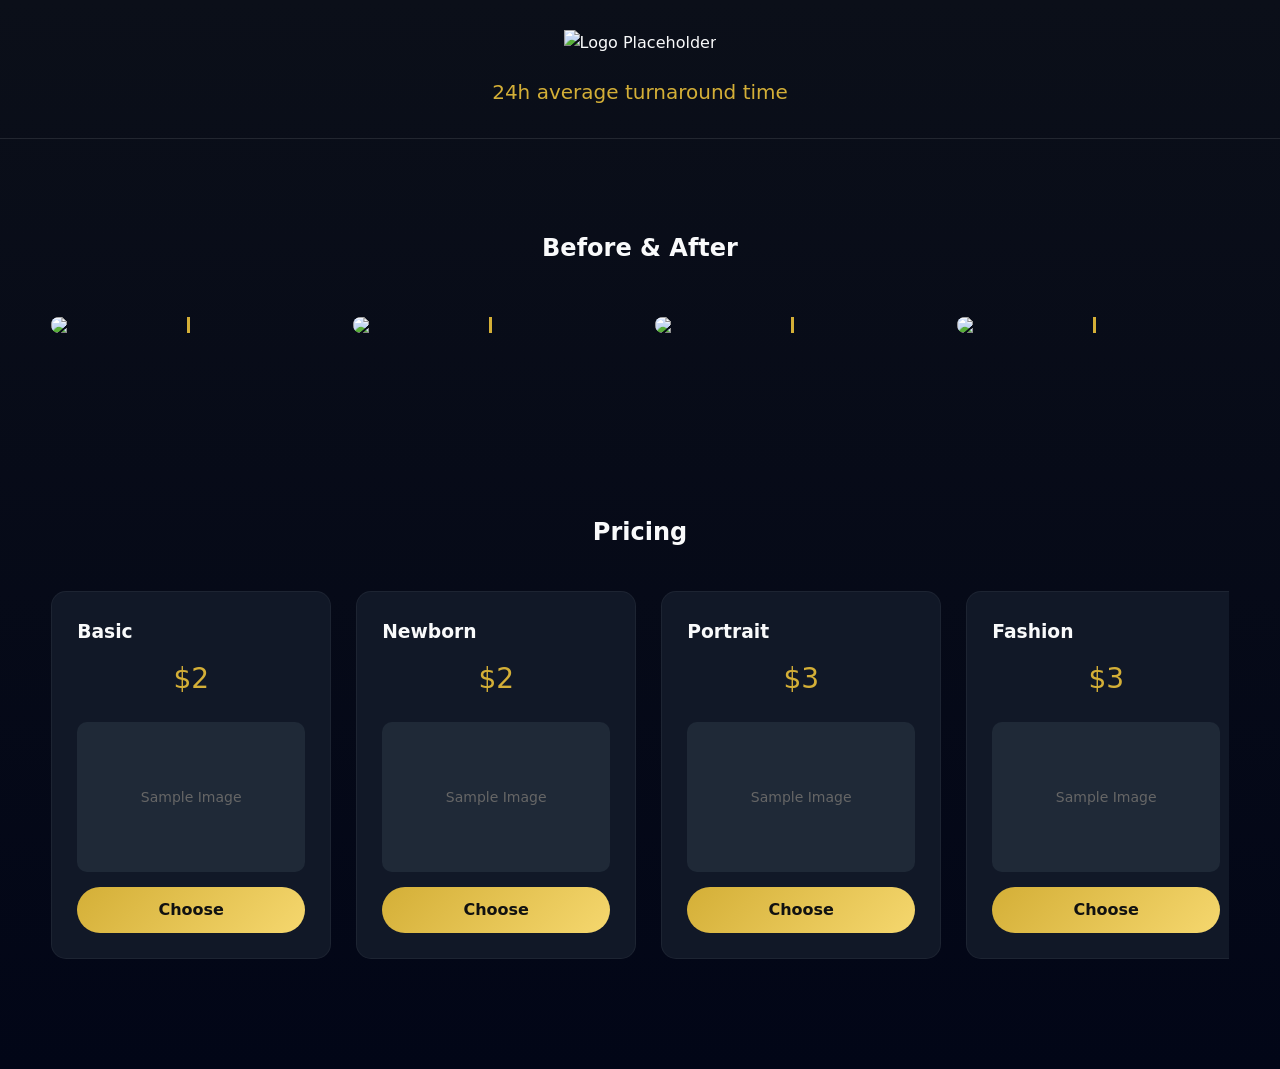
==== commit 2d9bbf16: "Add files via upload Signed-off-by: sjretouch <sj.retoucher@gmail.com>" ====
--- a/index.html
+++ b/index.html
@@ -1,920 +1,258 @@
 <!DOCTYPE html>
 <html lang="en">
 <head>
-  <meta charset="UTF-8" />
-  <meta name="viewport" content="width=device-width, initial-scale=1.0" />
-  <title>SJ Retouch Studio – Professional Photo Retouching</title>
-  <style>
-    :root {
-      --primary: #111827;
-      --accent: #f97316;
-      --bg: #0b1120;
-      --light: #f9fafb;
-      --muted: #9ca3af;
-    }
-
-    * {
-      box-sizing: border-box;
-      margin: 0;
-      padding: 0;
-      scroll-behavior: smooth;
-    }
-
-    body {
-      font-family: system-ui, -apple-system, BlinkMacSystemFont, "Segoe UI", sans-serif;
-      background: radial-gradient(circle at top, #1f2937, #020617 55%);
-      color: var(--light);
-      line-height: 1.6;
-    }
-
-    a {
-      color: inherit;
-      text-decoration: none;
-    }
-
-    img {
-      max-width: 100%;
-      display: block;
-    }
-
-    .container {
-      width: min(1120px, 100%);
-      margin: 0 auto;
-      padding: 0 1.5rem;
-    }
-
-    /* Header */
-    header {
-      position: sticky;
-      top: 0;
-      z-index: 50;
-      backdrop-filter: blur(16px);
-      background: rgba(15, 23, 42, 0.85);
-      border-bottom: 1px solid rgba(148, 163, 184, 0.2);
-    }
-
-    .nav {
-      display: flex;
-      align-items: center;
-      justify-content: space-between;
-      padding: 0.75rem 0;
-    }
-
-    .logo {
-      display: flex;
-      align-items: center;
-      gap: 0.5rem;
-      font-weight: 700;
-      letter-spacing: 0.05em;
-    }
-
-    .logo-mark {
-      width: 32px;
-      height: 32px;
-      border-radius: 999px;
-      border: 2px solid var(--accent);
-      display: flex;
-      align-items: center;
-      justify-content: center;
-      font-size: 0.7rem;
-    }
-
-    .nav-links {
-      display: flex;
-      align-items: center;
-      gap: 1.5rem;
-      font-size: 0.95rem;
-    }
-
-    .nav-links a {
-      color: var(--muted);
-    }
-
-    .nav-links a:hover {
-      color: var(--light);
-    }
-
-    .btn {
-      display: inline-flex;
-      align-items: center;
-      justify-content: center;
-      padding: 0.6rem 1.2rem;
-      border-radius: 999px;
-      font-size: 0.95rem;
-      border: 1px solid transparent;
-      cursor: pointer;
-      transition: transform 0.15s ease, box-shadow 0.15s ease, background 0.15s ease;
-      white-space: nowrap;
-    }
-
-    .btn-primary {
-      background: linear-gradient(135deg, #f97316, #fb923c);
-      color: #111827;
-      font-weight: 600;
-      box-shadow: 0 12px 40px rgba(248, 113, 113, 0.35);
-    }
-
-    .btn-primary:hover {
-      transform: translateY(-1px);
-      box-shadow: 0 18px 60px rgba(248, 113, 113, 0.55);
-    }
-
-    .btn-outline {
-      border-color: rgba(148, 163, 184, 0.5);
-      color: var(--light);
-      background: transparent;
-    }
-
-    .btn-outline:hover {
-      background: rgba(148, 163, 184, 0.1);
-    }
-
-    /* Hero */
-    .hero {
-      padding: 4rem 0 3rem;
-    }
-
-    .hero-grid {
-      display: grid;
-      grid-template-columns: minmax(0, 1.2fr) minmax(0, 1fr);
-      gap: 3rem;
-      align-items: center;
-    }
-
-    .hero-eyebrow {
-      text-transform: uppercase;
-      letter-spacing: 0.2em;
-      font-size: 0.75rem;
-      color: var(--accent);
-      margin-bottom: 0.75rem;
-    }
-
-    .hero-title {
-      font-size: clamp(2.4rem, 4vw, 3.3rem);
-      font-weight: 800;
-      line-height: 1.1;
-      margin-bottom: 1rem;
-    }
-
-    .hero-title span {
-      color: var(--accent);
-    }
-
-    .hero-subtitle {
-      color: var(--muted);
-      max-width: 30rem;
-      margin-bottom: 1.5rem;
-    }
-
-    .hero-actions {
-      display: flex;
-      flex-wrap: wrap;
-      gap: 0.75rem;
-      margin-bottom: 2rem;
-    }
-
-    .hero-meta {
-      display: flex;
-      flex-wrap: wrap;
-      gap: 1.5rem;
-      font-size: 0.85rem;
-      color: var(--muted);
-    }
-
-    .hero-meta span strong {
-      color: var(--light);
-      font-size: 1.05rem;
-    }
-
-    .hero-card {
-      background: radial-gradient(circle at top left, rgba(248, 113, 113, 0.16), #020617);
-      border-radius: 1.5rem;
-      padding: 1.5rem;
-      border: 1px solid rgba(148, 163, 184, 0.3);
-      box-shadow: 0 24px 80px rgba(15, 23, 42, 0.8);
-    }
-
-    .hero-card-header {
-      display: flex;
-      justify-content: space-between;
-      align-items: center;
-      margin-bottom: 1rem;
-      font-size: 0.8rem;
-      color: var(--muted);
-    }
-
-    .before-after {
-      display: grid;
-      grid-template-columns: 1fr 1fr;
-      gap: 0.75rem;
-      margin-bottom: 1rem;
-    }
-
-    .ba-item {
-      border-radius: 1rem;
-      overflow: hidden;
-      position: relative;
-      border: 1px solid rgba(148, 163, 184, 0.5);
-    }
-
-    .ba-label {
-      position: absolute;
-      top: 0.5rem;
-      left: 0.5rem;
-      font-size: 0.75rem;
-      padding: 0.2rem 0.6rem;
-      border-radius: 999px;
-      background: rgba(15, 23, 42, 0.85);
-      border: 1px solid rgba(148, 163, 184, 0.6);
-    }
-
-    .hero-card-footer {
-      display: flex;
-      justify-content: space-between;
-      align-items: center;
-      font-size: 0.8rem;
-      color: var(--muted);
-    }
-
-    .dot-pulse {
-      display: inline-flex;
-      align-items: center;
-      gap: 0.25rem;
-    }
-
-    .dot-pulse span {
-      display: inline-block;
-      width: 7px;
-      height: 7px;
-      border-radius: 999px;
-      background: #22c55e;
-      box-shadow: 0 0 0 4px rgba(34, 197, 94, 0.3);
-    }
-
-    /* Section generic */
-    section {
-      padding: 3rem 0;
-    }
-
-    .section-header {
-      text-align: center;
-      margin-bottom: 2.5rem;
-    }
-
-    .section-eyebrow {
-      font-size: 0.8rem;
-      letter-spacing: 0.2em;
-      text-transform: uppercase;
-      color: var(--accent);
-      margin-bottom: 0.4rem;
-    }
-
-    .section-title {
-      font-size: 1.8rem;
-      font-weight: 700;
-      margin-bottom: 0.4rem;
-    }
-
-    .section-subtitle {
-      color: var(--muted);
-      max-width: 32rem;
-      margin: 0 auto;
-      font-size: 0.95rem;
-    }
-
-    /* Services */
-    .grid-3 {
-      display: grid;
-      grid-template-columns: repeat(3, minmax(0, 1fr));
-      gap: 1.5rem;
-    }
-
-    .card {
-      background: rgba(15, 23, 42, 0.9);
-      border-radius: 1.25rem;
-      border: 1px solid rgba(148, 163, 184, 0.3);
-      padding: 1.4rem;
-      font-size: 0.95rem;
-    }
-
-    .card h3 {
-      font-size: 1.05rem;
-      margin-bottom: 0.4rem;
-    }
-
-    .card p {
-      color: var(--muted);
-      margin-bottom: 0.75rem;
-    }
-
-    .pill {
-      display: inline-flex;
-      padding: 0.18rem 0.65rem;
-      border-radius: 999px;
-      border: 1px solid rgba(148, 163, 184, 0.4);
-      font-size: 0.75rem;
-      color: var(--muted);
-      margin-right: 0.25rem;
-      margin-bottom: 0.25rem;
-    }
-
-    /* Portfolio */
-    .portfolio-grid {
-      display: grid;
-      grid-template-columns: repeat(3, minmax(0, 1fr));
-      gap: 1rem;
-    }
-
-    .portfolio-item {
-      border-radius: 1.1rem;
-      overflow: hidden;
-      position: relative;
-      background: #020617;
-      border: 1px solid rgba(148, 163, 184, 0.4);
-      aspect-ratio: 4 / 5;
-    }
-
-    .portfolio-badge {
-      position: absolute;
-      bottom: 0.6rem;
-      left: 0.6rem;
-      right: 0.6rem;
-      padding: 0.4rem 0.6rem;
-      border-radius: 0.9rem;
-      background: rgba(15, 23, 42, 0.9);
-      font-size: 0.8rem;
-      display: flex;
-      justify-content: space-between;
-      align-items: center;
-      color: var(--muted);
-    }
-
-    /* Pricing */
-    .pricing-grid {
-      display: grid;
-      grid-template-columns: repeat(3, minmax(0, 1fr));
-      gap: 1.5rem;
-    }
-
-    .pricing-card {
-      background: radial-gradient(circle at top, rgba(248, 113, 113, 0.18), #020617);
-      border-radius: 1.4rem;
-      border: 1px solid rgba(248, 113, 113, 0.4);
-      padding: 1.6rem;
-    }
-
-    .pricing-card h3 {
-      font-size: 1.1rem;
-      margin-bottom: 0.4rem;
-    }
-
-    .price {
-      font-size: 1.6rem;
-      font-weight: 700;
-      margin: 0.6rem 0;
-    }
-
-    .price span {
-      font-size: 0.9rem;
-      color: var(--muted);
-      font-weight: 400;
-    }
-
-    .pricing-card ul,
-    .card ul {
-      list-style: none;
-      margin: 0.75rem 0 1.1rem;
-      padding-left: 0;
-      font-size: 0.9rem;
-      color: var(--muted);
-    }
-
-    .pricing-card ul li,
-    .card ul li {
-      margin-bottom: 0.4rem;
-    }
-
-    /* Testimonials */
-    .testimonials {
-      display: grid;
-      grid-template-columns: minmax(0, 1.2fr) minmax(0, 1fr);
-      gap: 1.5rem;
-      align-items: center;
-    }
-
-    .testimonials-list {
-      display: grid;
-      gap: 1rem;
-    }
-
-    .testimonial-item {
-      background: rgba(15, 23, 42, 0.9);
-      border-radius: 1.1rem;
-      border: 1px solid rgba(148, 163, 184, 0.4);
-      padding: 1rem 1.1rem;
-      font-size: 0.9rem;
-      color: var(--muted);
-    }
-
-    .testimonial-footer {
-      display: flex;
-      justify-content: space-between;
-      align-items: center;
-      margin-top: 0.75rem;
-      font-size: 0.85rem;
-    }
-
-    .stars {
-      font-size: 0.8rem;
-    }
-
-    /* Contact */
-    .contact-grid {
-      display: grid;
-      grid-template-columns: minmax(0, 1.1fr) minmax(0, 1fr);
-      gap: 2rem;
-      align-items: center;
-    }
-
-    form {
-      display: grid;
-      gap: 0.9rem;
-    }
-
-    label {
-      font-size: 0.85rem;
-      color: var(--muted);
-      margin-bottom: 0.2rem;
-      display: block;
-    }
-
-    input,
-    textarea {
-      width: 100%;
-      border-radius: 0.8rem;
-      border: 1px solid rgba(148, 163, 184, 0.5);
-      padding: 0.6rem 0.8rem;
-      background: rgba(15, 23, 42, 0.9);
-      color: var(--light);
-      font-family: inherit;
-      font-size: 0.9rem;
-      outline: none;
-    }
-
-    input:focus,
-    textarea:focus {
-      border-color: var(--accent);
-      box-shadow: 0 0 0 1px rgba(248, 113, 113, 0.3);
-    }
-
-    textarea {
-      min-height: 120px;
-      resize: vertical;
-    }
-
-    .contact-meta {
-      font-size: 0.9rem;
-      color: var(--muted);
-      display: grid;
-      gap: 0.6rem;
-    }
-
-    .contact-meta strong {
-      color: var(--light);
-    }
-
-    footer {
-      border-top: 1px solid rgba(148, 163, 184, 0.3);
-      padding: 1.5rem 0 2rem;
-      font-size: 0.8rem;
-      color: var(--muted);
-    }
-
-    footer .footer-inner {
-      display: flex;
-      justify-content: space-between;
-      align-items: center;
-      gap: 1rem;
-      flex-wrap: wrap;
-    }
-
-    /* Floating Instagram button */
-    .floating-instagram {
-      position: fixed;
-      right: 1.5rem;
-      bottom: 1.5rem;
-      z-index: 100;
-      width: 52px;
-      height: 52px;
-      border-radius: 999px;
-      display: flex;
-      align-items: center;
-      justify-content: center;
-      background: radial-gradient(circle at 30% 30%, #f97316, #ec4899, #8b5cf6);
-      color: #f9fafb;
-      text-decoration: none;
-      box-shadow: 0 18px 45px rgba(15, 23, 42, 0.8);
-      cursor: pointer;
-      transition: transform 0.15s ease, box-shadow 0.15s ease, opacity 0.15s ease;
-    }
-
-    .floating-instagram:hover {
-      transform: translateY(-2px) scale(1.02);
-      box-shadow: 0 22px 60px rgba(15, 23, 42, 0.95);
-      opacity: 0.95;
-    }
-
-    .floating-instagram svg {
-      width: 24px;
-      height: 24px;
-      display: block;
-    }
-
-    /* Responsive */
-    @media (max-width: 960px) {
-      .hero-grid,
-      .testimonials,
-      .contact-grid {
-        grid-template-columns: minmax(0, 1fr);
-      }
-
-      .hero {
-        padding-top: 3rem;
-      }
-
-      .hero-card {
-        order: -1;
-      }
-
-      .nav-links {
-        display: none;
-      }
-    }
-
-    @media (max-width: 768px) {
-      .grid-3,
-      .portfolio-grid,
-      .pricing-grid {
-        grid-template-columns: minmax(0, 1fr);
-      }
-
-      .hero-title {
-        font-size: 2.1rem;
-      }
-
-      section {
-        padding: 2.5rem 0;
-      }
-    }
-  </style>
+<meta charset="UTF-8">
+<meta name="viewport" content="width=device-width, initial-scale=1.0">
+<title>SJ Photo Retouch Studio</title>
+
+<style>
+:root{
+  --bg:#0b0f19;
+  --card:#111827;
+  --gold:#d4af37;
+  --text:#f9fafb;
+  --muted:#9ca3af;
+}
+*{margin:0;padding:0;box-sizing:border-box}
+body{
+  font-family:system-ui,-apple-system,BlinkMacSystemFont,"Segoe UI",sans-serif;
+  background:linear-gradient(180deg,#0b0f19,#020617);
+  color:var(--text);
+  line-height:1.6;
+}
+.container{width:min(1200px,92%);margin:auto}
+section{padding:90px 0}
+h2{text-align:center;margin-bottom:40px}
+p{color:var(--muted);text-align:center}
+
+/* HEADER */
+header{
+  text-align:center;
+  padding:30px 0;
+  border-bottom:1px solid rgba(255,255,255,.1);
+}
+header img{height:90px}
+
+/* TURNAROUND */
+.turnaround{
+  text-align:center;
+  font-size:20px;
+  margin-top:20px;
+  color:var(--gold);
+}
+
+/* BEFORE AFTER GRID */
+.ba-grid{
+  display:grid;
+  grid-template-columns:repeat(auto-fit,minmax(260px,1fr));
+  gap:30px;
+  margin-top:50px;
+}
+.slider{
+  position:relative;
+  overflow:hidden;
+  border-radius:15px;
+}
+.slider img{width:100%;display:block}
+.after{
+  position:absolute;
+  top:0;
+  left:0;
+  width:50%;
+  overflow:hidden;
+}
+.slider input{
+  position:absolute;
+  width:100%;
+  height:100%;
+  opacity:0;
+  cursor:ew-resize;
+}
+.line{
+  position:absolute;
+  top:0;
+  left:50%;
+  width:3px;
+  height:100%;
+  background:var(--gold);
+}
+
+/* PRICING SLIDER */
+.pricing-wrapper{
+  overflow-x:auto;
+  scroll-snap-type:x mandatory;
+  display:flex;
+  gap:25px;
+  padding-bottom:20px;
+}
+.card{
+  min-width:280px;
+  background:var(--card);
+  padding:25px;
+  border-radius:15px;
+  scroll-snap-align:center;
+  border:1px solid rgba(255,255,255,.05);
+  transition:.3s;
+}
+.card:hover{transform:translateY(-6px)}
+.price{
+  font-size:28px;
+  color:var(--gold);
+  margin:10px 0 20px;
+  text-align:center;
+}
+.sample{
+  height:150px;
+  background:#1f2937;
+  border-radius:10px;
+  margin-bottom:15px;
+  display:flex;
+  align-items:center;
+  justify-content:center;
+  color:#666;
+  font-size:14px;
+}
+
+/* BUTTON */
+.btn{
+  display:block;
+  text-align:center;
+  padding:10px;
+  border-radius:999px;
+  text-decoration:none;
+  font-weight:600;
+  background:linear-gradient(135deg,#d4af37,#f5d76e);
+  color:#111;
+}
+</style>
 </head>
+
 <body>
-  <!-- Header -->
-  <header>
-    <div class="container">
-      <nav class="nav">
-        <div class="logo">
-          <div class="logo-mark">SJ</div>
-          <span>SJ Retouch Studio</span>
-        </div>
-        <div class="nav-links">
-          <a href="#services">Services</a>
-          <a href="#portfolio">Portfolio</a>
-          <a href="#pricing">Pricing</a>
-          <a href="#contact">Contact</a>
-          <a href="#contact" class="btn btn-primary">Get a quote</a>
-        </div>
-      </nav>
-    </div>
-  </header>
-
-  <!-- Hero -->
-  <section class="hero">
-    <div class="container">
-      <div class="hero-grid">
-        <div>
-          <div class="hero-eyebrow">Professional photo retouching for photographers & studios</div>
-          <h1 class="hero-title">
-            Turn your <span>RAW files</span><br />
-            into commercial-ready images.
-          </h1>
-          <p class="hero-subtitle">
-            High-end beauty, fashion and e-commerce retouching. Natural skin, clean details, consistent color – ready for printing and social media.
-          </p>
-          <div class="hero-actions">
-            <a href="#contact" class="btn btn-primary">Send images for a free sample</a>
-            <a href="#portfolio" class="btn btn-outline">View before &amp; after</a>
-          </div>
-          <div class="hero-meta">
-            <span><strong>48h</strong> average turnaround time</span>
-            <span><strong>8+</strong> years of experience</span>
-            <span><strong>100%</strong> file confidentiality</span>
-          </div>
-        </div>
-        <div>
-          <div class="hero-card">
-            <div class="hero-card-header">
-              <span>Before / After preview</span>
-              <span class="dot-pulse"><span></span> Available</span>
-            </div>
-            <div class="before-after">
-              <div class="ba-item">
-                <div class="ba-label">Before</div>
-                <!-- Replace with your own "before" image -->
-                <img src="https://github.com/SJretouch/SJretouch/blob/main/connor-wilkins-2crxTr4jCkc-unsplash%202.jpg?raw=true" alt="Before" />
-              </div>
-              <div class="ba-item">
-                <div class="ba-label">After</div>
-                <!-- Replace with your own "after" image -->
-                <img src="https://github.com/SJretouch/SJretouch/blob/main/connor-wilkins-2crxTr4jCkc-unsplash.jpg?raw=true" alt="After" />
-              </div>
-            </div>
-            <div class="hero-card-footer">
-              <span>Send 1–3 images to get a free retouch sample.</span>
-              <span>RAW or JPEG is fine.</span>
-            </div>
-          </div>
-        </div>
-      </div>
-    </div>
-  </section>
-
-  <!-- Services -->
-  <section id="services">
-    <div class="container">
-      <div class="section-header">
-        <div class="section-eyebrow">Services</div>
-        <h2 class="section-title">What I can help you with</h2>
-        <p class="section-subtitle">
-          Tailored for freelance photographers, studios and brands who need consistent, professional retouching.
-        </p>
-      </div>
-
-      <div class="grid-3">
-        <div class="card">
-          <h3>Beauty & Portrait</h3>
-          <p>
-            Natural-looking skin retouch, preserving texture, cleaning up details, enhancing eyes, lips and hair while keeping the original mood.
-          </p>
-          <div>
-            <span class="pill">Skin retouch</span>
-            <span class="pill">Dodge &amp; Burn</span>
-            <span class="pill">Clean up</span>
-          </div>
-        </div>
-        <div class="card">
-          <h3>Fashion & Editorial</h3>
-          <p>
-            Color-consistent sets, shape & clothing fixes, refined details for campaigns, lookbooks and social media content.
-          </p>
-          <div>
-            <span class="pill">Color grading</span>
-            <span class="pill">Wardrobe cleanup</span>
-            <span class="pill">Editorial sets</span>
-          </div>
-        </div>
-        <div class="card">
-          <h3>Product & E-commerce</h3>
-          <p>
-            Clean background, remove dust & scratches, highlight product features and prepare files for marketplaces & ads.
-          </p>
-          <div>
-            <span class="pill">Packshot</span>
-            <span class="pill">Clean background</span>
-            <span class="pill">Color accuracy</span>
-          </div>
-        </div>
-      </div>
-    </div>
-  </section>
-
-  <!-- Portfolio -->
-  <section id="portfolio">
-    <div class="container">
-      <div class="section-header">
-        <div class="section-eyebrow">Portfolio</div>
-        <h2 class="section-title">Selected work examples</h2>
-        <p class="section-subtitle">
-          Replace these placeholders with your real projects – each tile can represent a different client or photoshoot.
-        </p>
-      </div>
-
-      <div class="portfolio-grid">
-        <div class="portfolio-item">
-          <img src="https://images.pexels.com/photos/3760853/pexels-photo-3760853.jpeg?auto=compress&cs=tinysrgb&w=600" alt="Beauty" />
-          <div class="portfolio-badge">
-            <span>Beauty campaign</span>
-            <span>2000+ images</span>
-          </div>
-        </div>
-        <div class="portfolio-item">
-          <img src="https://github.com/SJretouch/SJretouch/blob/main/IMG_7940.jpg?raw=true" alt="Fashion" />
-          <div class="portfolio-badge">
-            <span>Fashion lookbook</span>
-            <span>8000+ images</span>
-          </div>
-        </div>
-        <div class="portfolio-item">
-          <img src="https://images.pexels.com/photos/2983464/pexels-photo-2983464.jpeg?auto=compress&cs=tinysrgb&w=600" alt="E-commerce" />
-          <div class="portfolio-badge">
-            <span>E-commerce products</span>
-            <span>3000+ images</span>
-          </div>
-        </div>
-      </div>
-    </div>
-  </section>
-
-  <!-- Pricing -->
-  <section id="pricing">
-    <div class="container">
-      <div class="section-header">
-        <div class="section-eyebrow">Pricing</div>
-        <h2 class="section-title">Simple & transparent rates</h2>
-        <p class="section-subtitle">
-          Prices are per image and may vary slightly depending on complexity. For large projects, contact me for a custom quote.
-        </p>
-      </div>
-
-      <div class="pricing-grid">
-        <!-- Basic -->
-        <div class="card">
-          <h3>Basic Retouch</h3>
-          <div class="price">$2<span> / image</span></div>
-          <ul>
-            <li>Light skin cleanup</li>
-            <li>Basic color & exposure correction</li>
-            <li>Suitable for simple portraits & everyday shots</li>
-          </ul>
-          <a href="#contact" class="btn btn-outline">Choose Basic</a>
-        </div>
-
-        <!-- Model / Standard -->
-        <div class="pricing-card">
-          <h3>Model / Standard</h3>
-          <div class="price">$4<span> / image</span></div>
-          <ul>
-            <li>More detailed skin & feature retouching</li>
-            <li>Color grading based on your reference / mood</li>
-            <li>Perfect for beauty, fashion & social media content</li>
-          </ul>
-          <a href="#contact" class="btn btn-primary">Most popular</a>
-        </div>
-
-        <!-- High-End -->
-        <div class="card">
-          <h3>High-End Beauty</h3>
-          <div class="price">$7<span> / image</span></div>
-          <ul>
-            <li>High-end skin retouch (micro details, texture preserved)</li>
-            <li>Advanced cleanup & local corrections</li>
-            <li>Ideal for campaigns, editorials & print</li>
-          </ul>
-          <a href="#contact" class="btn btn-outline">Book High-End</a>
-        </div>
-      </div>
-
-      <div class="section-subtitle" style="margin-top: 1.75rem; text-align: left; max-width: 640px;">
-        <strong>Extra fees:</strong><br />
-        • More than 2 people in one image: additional charge per extra person (depending on level of retouch).<br />
-        • Compositing, adding/removing objects or special effects: <strong>+$5 – $15</strong> per image, depending on complexity.
-      </div>
-    </div>
-  </section>
-
-  <!-- Testimonials -->
-  <section>
-    <div class="container">
-      <div class="testimonials">
-        <div>
-          <div class="section-eyebrow">Feedback</div>
-          <h2 class="section-title">What clients say</h2>
-          <p class="section-subtitle" style="margin: 0;">
-            Photographers and studios who work with me long-term appreciate consistent quality, flexible communication and reliable deadlines.
-          </p>
-        </div>
-        <div class="testimonials-list">
-          <div class="testimonial-item">
-            “I send dozens of images every month with tight deadlines. The files are always delivered on time and match the color and mood I want.”
-            <div class="testimonial-footer">
-              <span><strong>Nam P.</strong> – Photographer</span>
-              <span class="stars">★★★★★</span>
-            </div>
-          </div>
-          <div class="testimonial-item">
-            “The retouching is very clean – even at 100% zoom the skin still looks natural and detailed. Perfect for printing.”
-            <div class="testimonial-footer">
-              <span><strong>Hoa Studio</strong> – Studio owner</span>
-              <span class="stars">★★★★★</span>
-            </div>
-          </div>
-        </div>
-      </div>
-    </div>
-  </section>
-
-  <!-- Contact -->
-  <section id="contact">
-    <div class="container">
-      <div class="section-header">
-        <div class="section-eyebrow">Contact</div>
-        <h2 class="section-title">Send your images & get a quote</h2>
-        <p class="section-subtitle">
-          Tell me about your project and how many images you have. I’ll reply with a clear quote and turnaround time.
-        </p>
-      </div>
-
-      <div class="contact-grid">
-        <form action="https://formspree.io/f/mvgeggbv" method="POST">
-          <div>
-            <label for="name">Your name</label>
-            <input
-              id="name"
-              type="text"
-              name="client_name"
-              placeholder="Eg: John Doe"
-              required
-            />
-          </div>
-
-          <div>
-            <label for="email">Email / WhatsApp</label>
-            <input
-              id="email"
-              type="text"
-              name="contact"
-              placeholder="Your email or WhatsApp number"
-              required
-            />
-          </div>
-
-          <div>
-            <label for="type">Photo type</label>
-            <input
-              id="type"
-              type="text"
-              name="photo_type"
-              placeholder="Beauty, Fashion, Product..."
-            />
-          </div>
-
-          <div>
-            <label for="imageLink">Image link</label>
-            <input
-              id="imageLink"
-              type="url"
-              name="image_link"
-              placeholder="Google Drive / Dropbox / WeTransfer link..."
-            />
-          </div>
-
-          <div>
-            <label for="message">Project details</label>
-            <textarea
-              id="message"
-              name="project_details"
-              placeholder="Number of images, deadline, retouch level (Basic / Model / High-End)..."
-            ></textarea>
-          </div>
-
-          <input type="hidden" name="_subject" value="New retouch request from landing page" />
-
-          <button class="btn btn-primary" type="submit">Send request</button>
-        </form>
-
-        <div class="contact-meta">
-          <p><strong>Direct contact:</strong></p>
-          <p>Email: <a href="mailto:jun.retouch@gmail.com">jun.retouch@gmail.com</a></p>
-          <p>Instagram: <a href="https://www.instagram.com/SJ_retoucher/" target="_blank" rel="noopener">@SJ_retoucher</a></p>
-          <p><strong>Working hours:</strong> usually reply within a few working hours.</p>
-        </div>
-      </div>
-    </div>
-  </section>
-
-  <!-- Footer -->
-  <footer>
-    <div class="container">
-      <div class="footer-inner">
-        <span>© 2025 SJ Retouch Studio – All rights reserved.</span>
-        <span>Made by SJ Retoucher</span>
-      </div>
-    </div>
-  </footer>
-
-  <!-- Floating Instagram Button -->
-  <a
-    href="https://www.instagram.com/SJ_retoucher/"
-    class="floating-instagram"
-    target="_blank"
-    rel="noopener"
-    aria-label="Open Instagram profile"
-  >
-    <svg viewBox="0 0 24 24" fill="none" stroke="currentColor" stroke-width="1.8" stroke-linecap="round" stroke-linejoin="round">
-      <rect x="3" y="3" width="18" height="18" rx="5" ry="5"></rect>
-      <circle cx="12" cy="12" r="4"></circle>
-      <circle cx="17" cy="7" r="1.2"></circle>
-    </svg>
-  </a>
+
+<header>
+  <img src="https://images.unsplash.com/photo-1522335789203-aabd1fc54bc9?w=400" alt="Logo Placeholder">
+  <div class="turnaround">24h average turnaround time</div>
+</header>
+
+<!-- BEFORE AFTER -->
+<section class="container">
+<h2>Before & After</h2>
+
+<div class="ba-grid">
+
+<!-- 1 -->
+<div class="slider">
+  <img src="https://images.unsplash.com/photo-1494790108377-be9c29b29330?w=800">
+  <div class="after">
+    <img src="https://images.unsplash.com/photo-1544005313-94ddf0286df2?w=800">
+  </div>
+  <div class="line"></div>
+  <input type="range" min="0" max="100" value="50">
+</div>
+
+<!-- 2 -->
+<div class="slider">
+  <img src="https://images.unsplash.com/photo-1524504388940-b1c1722653e1?w=800">
+  <div class="after">
+    <img src="https://images.unsplash.com/photo-1506794778202-cad84cf45f1d?w=800">
+  </div>
+  <div class="line"></div>
+  <input type="range" min="0" max="100" value="50">
+</div>
+
+<!-- 3 -->
+<div class="slider">
+  <img src="https://images.unsplash.com/photo-1517841905240-472988babdf9?w=800">
+  <div class="after">
+    <img src="https://images.unsplash.com/photo-1529626455594-4ff0802cfb7e?w=800">
+  </div>
+  <div class="line"></div>
+  <input type="range" min="0" max="100" value="50">
+</div>
+
+<!-- 4 -->
+<div class="slider">
+  <img src="https://images.unsplash.com/photo-1492562080023-ab3db95bfbce?w=800">
+  <div class="after">
+    <img src="https://images.unsplash.com/photo-1521119989659-a83eee488004?w=800">
+  </div>
+  <div class="line"></div>
+  <input type="range" min="0" max="100" value="50">
+</div>
+
+</div>
+</section>
+
+<!-- PRICING -->
+<section class="container">
+<h2>Pricing</h2>
+
+<div class="pricing-wrapper">
+
+<div class="card">
+<h3>Basic</h3>
+<div class="price">$2</div>
+<div class="sample">Sample Image</div>
+<a href="#" class="btn">Choose</a>
+</div>
+
+<div class="card">
+<h3>Newborn</h3>
+<div class="price">$2</div>
+<div class="sample">Sample Image</div>
+<a href="#" class="btn">Choose</a>
+</div>
+
+<div class="card">
+<h3>Portrait</h3>
+<div class="price">$3</div>
+<div class="sample">Sample Image</div>
+<a href="#" class="btn">Choose</a>
+</div>
+
+<div class="card">
+<h3>Fashion</h3>
+<div class="price">$3</div>
+<div class="sample">Sample Image</div>
+<a href="#" class="btn">Choose</a>
+</div>
+
+<div class="card">
+<h3>Maternity</h3>
+<div class="price">$4</div>
+<div class="sample">Sample Image</div>
+<a href="#" class="btn">Choose</a>
+</div>
+
+<div class="card">
+<h3>Model</h3>
+<div class="price">$4</div>
+<div class="sample">Sample Image</div>
+<a href="#" class="btn">Choose</a>
+</div>
+
+<div class="card">
+<h3>High-End</h3>
+<div class="price">$7</div>
+<div class="sample">Sample Image</div>
+<a href="#" class="btn">Choose</a>
+</div>
+
+</div>
+</section>
+
+<script>
+document.querySelectorAll(".slider").forEach(slider=>{
+  const range=slider.querySelector("input");
+  const after=slider.querySelector(".after");
+  const line=slider.querySelector(".line");
+
+  range.addEventListener("input",()=>{
+    after.style.width=range.value+"%";
+    line.style.left=range.value+"%";
+  });
+});
+</script>
+
 </body>
 </html>
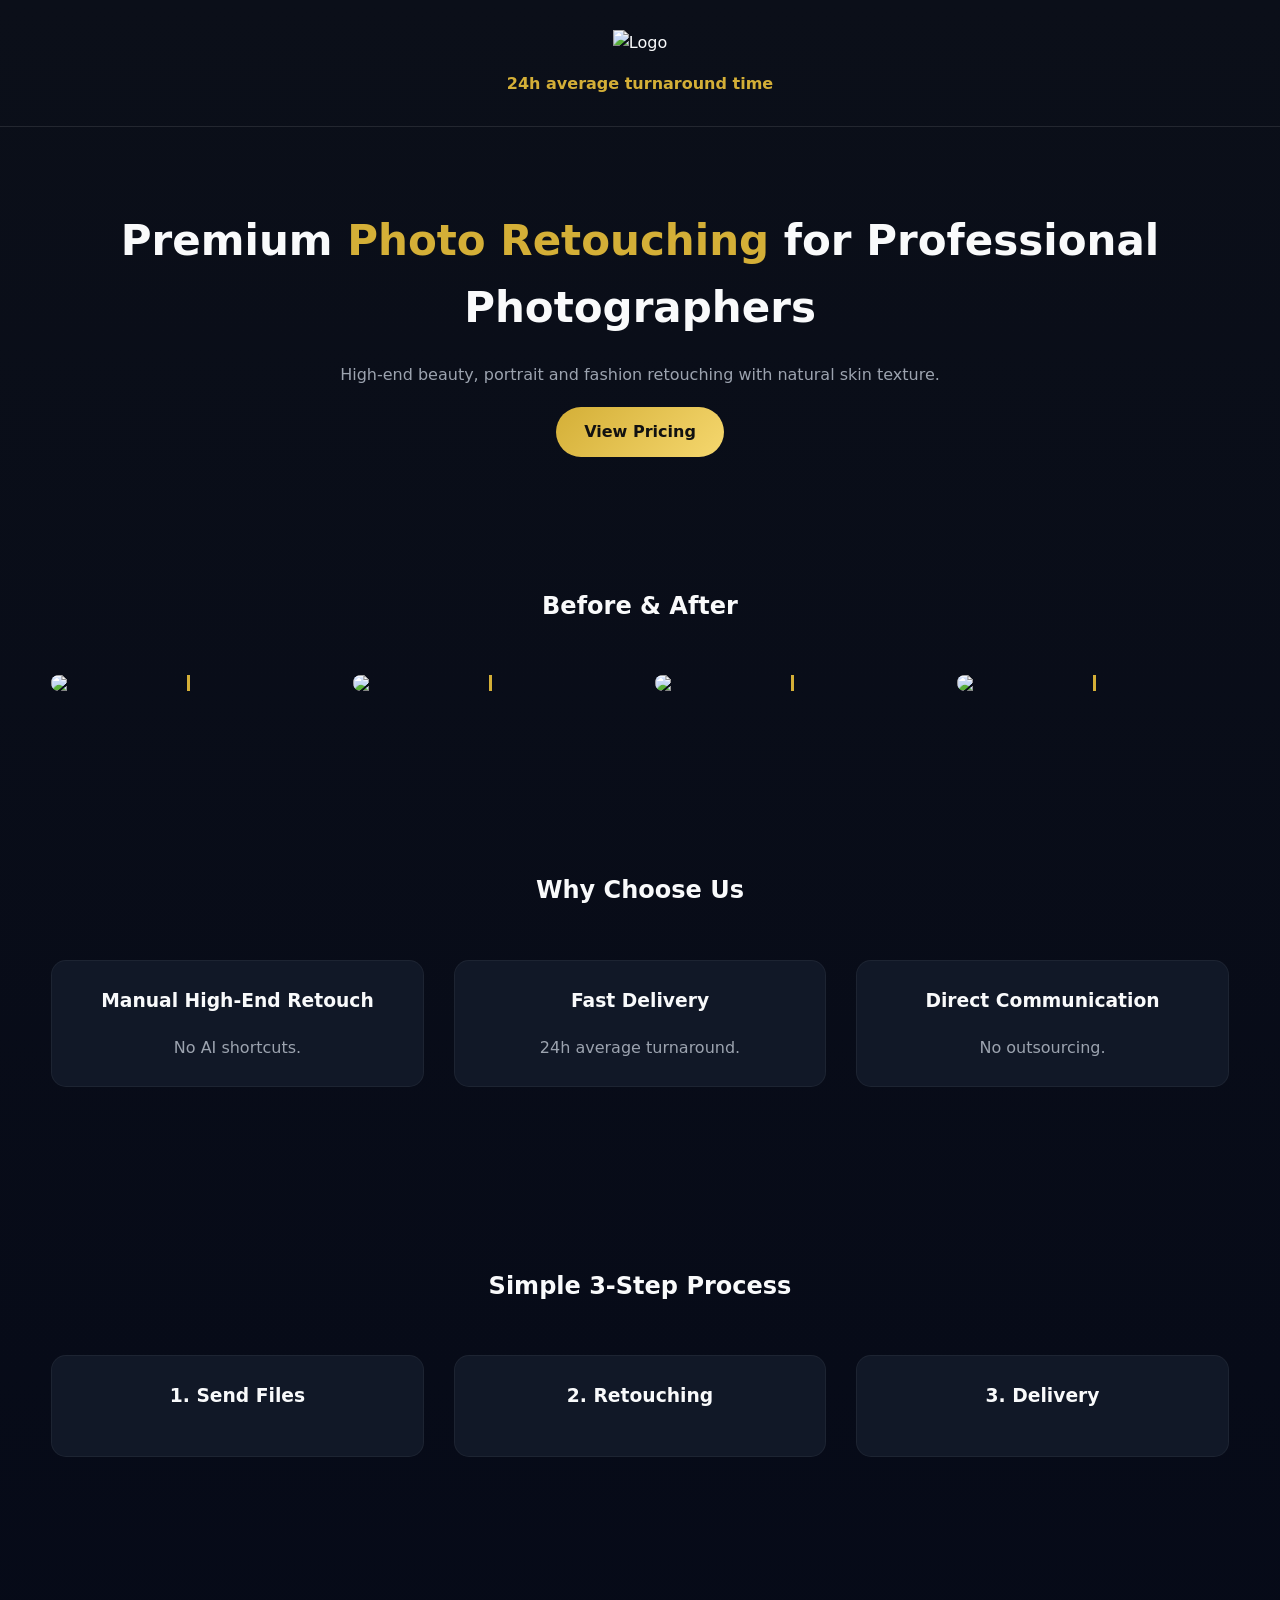
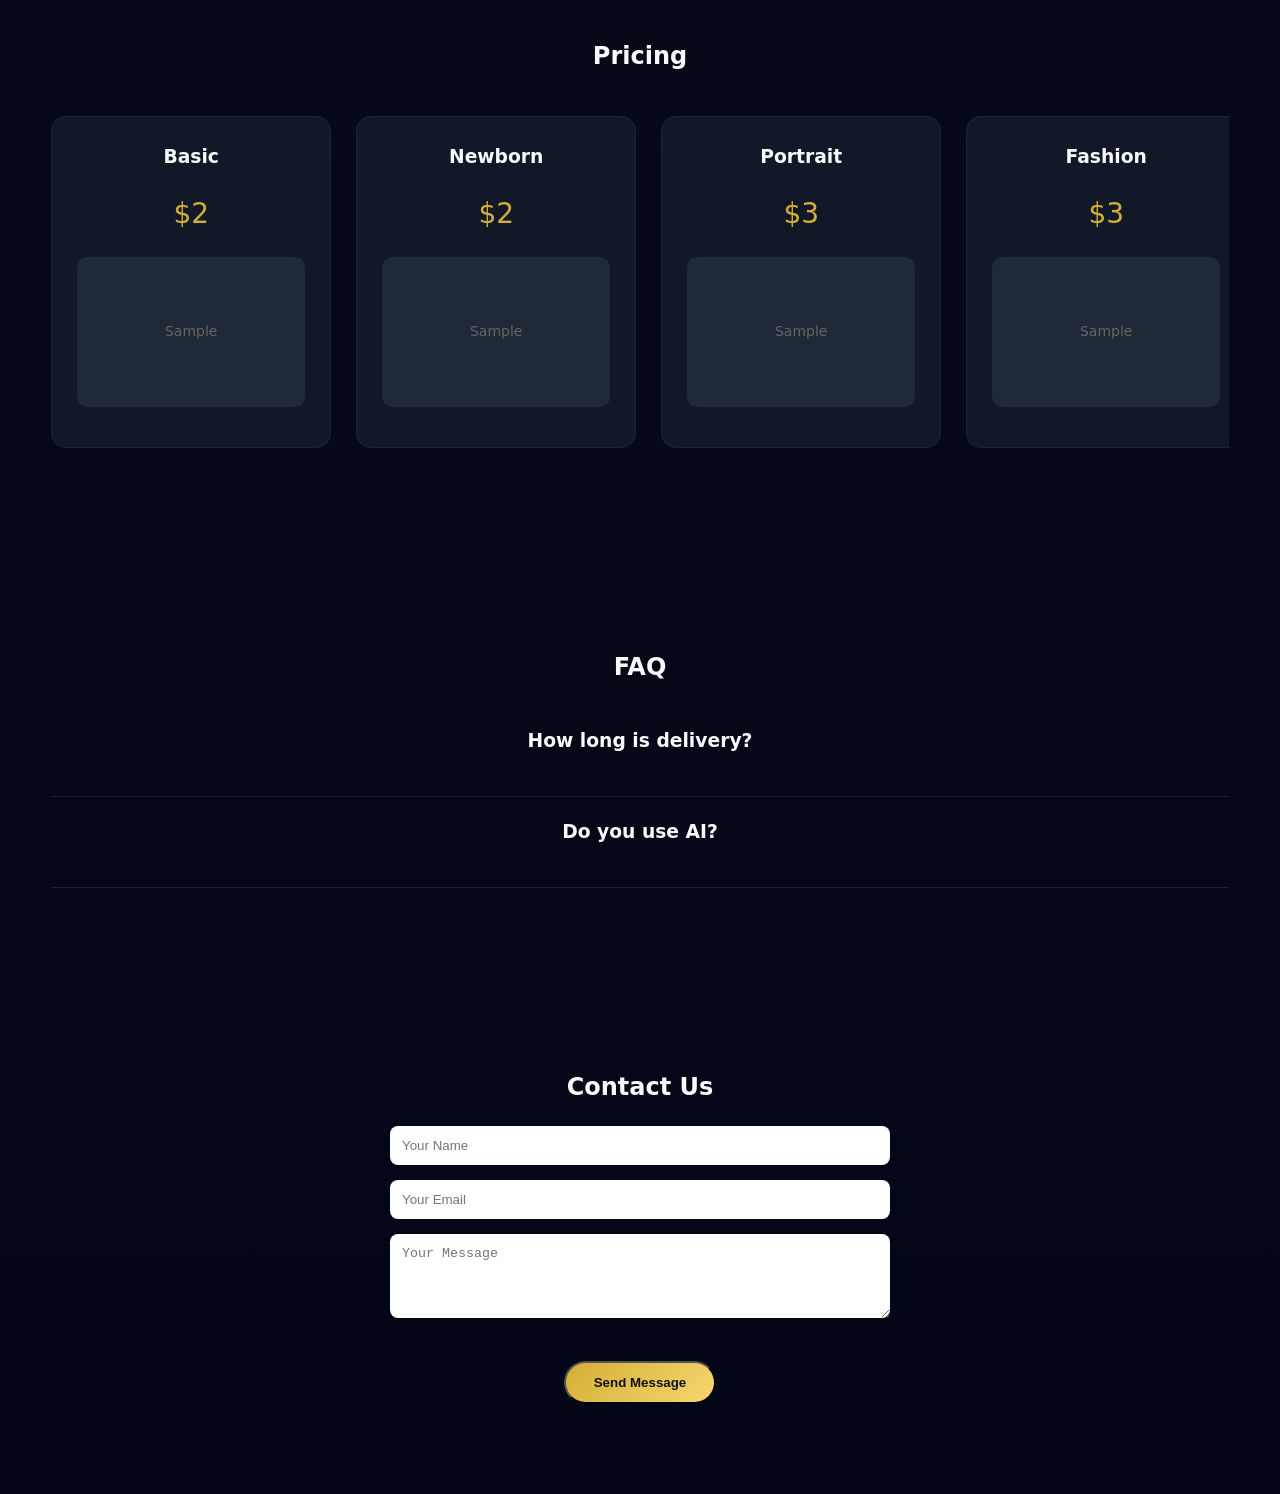
==== commit a8bf4ee5: "Add files via upload Signed-off-by: sjretouch <sj.retoucher@gmail.com>" ====
--- a/index.html
+++ b/index.html
@@ -14,6 +14,7 @@
   --muted:#9ca3af;
 }
 *{margin:0;padding:0;box-sizing:border-box}
+html{scroll-behavior:smooth}
 body{
   font-family:system-ui,-apple-system,BlinkMacSystemFont,"Segoe UI",sans-serif;
   background:linear-gradient(180deg,#0b0f19,#020617);
@@ -22,7 +23,7 @@
 }
 .container{width:min(1200px,92%);margin:auto}
 section{padding:90px 0}
-h2{text-align:center;margin-bottom:40px}
+h1,h2,h3{text-align:center;margin-bottom:20px}
 p{color:var(--muted);text-align:center}
 
 /* HEADER */
@@ -32,16 +33,36 @@
   border-bottom:1px solid rgba(255,255,255,.1);
 }
 header img{height:90px}
-
-/* TURNAROUND */
 .turnaround{
+  color:var(--gold);
+  margin-top:15px;
+  font-weight:600;
+}
+
+/* HERO */
+.hero{
   text-align:center;
-  font-size:20px;
+  padding:80px 0 40px;
+}
+.hero h1{
+  font-size:42px;
+  margin-bottom:20px;
+}
+.hero span{color:var(--gold)}
+.btn{
+  display:inline-block;
   margin-top:20px;
-  color:var(--gold);
-}
-
-/* BEFORE AFTER GRID */
+  padding:12px 28px;
+  border-radius:999px;
+  background:linear-gradient(135deg,#d4af37,#f5d76e);
+  color:#111;
+  text-decoration:none;
+  font-weight:600;
+  transition:.3s;
+}
+.btn:hover{transform:translateY(-4px)}
+
+/* BEFORE AFTER */
 .ba-grid{
   display:grid;
   grid-template-columns:repeat(auto-fit,minmax(260px,1fr));
@@ -77,6 +98,22 @@
   background:var(--gold);
 }
 
+/* GRID 3 */
+.grid-3{
+  display:grid;
+  grid-template-columns:repeat(auto-fit,minmax(260px,1fr));
+  gap:30px;
+  margin-top:50px;
+}
+.card{
+  background:var(--card);
+  padding:25px;
+  border-radius:15px;
+  border:1px solid rgba(255,255,255,.05);
+  transition:.3s;
+}
+.card:hover{transform:translateY(-6px)}
+
 /* PRICING SLIDER */
 .pricing-wrapper{
   overflow-x:auto;
@@ -84,8 +121,9 @@
   display:flex;
   gap:25px;
   padding-bottom:20px;
-}
-.card{
+  margin-top:40px;
+}
+.pricing-card{
   min-width:280px;
   background:var(--card);
   padding:25px;
@@ -94,7 +132,7 @@
   border:1px solid rgba(255,255,255,.05);
   transition:.3s;
 }
-.card:hover{transform:translateY(-6px)}
+.pricing-card:hover{transform:translateY(-6px)}
 .price{
   font-size:28px;
   color:var(--gold);
@@ -113,144 +151,190 @@
   font-size:14px;
 }
 
-/* BUTTON */
-.btn{
-  display:block;
+/* FAQ */
+.faq-item{
+  border-bottom:1px solid rgba(255,255,255,.1);
+  padding:20px 0;
+  cursor:pointer;
+}
+.faq-answer{
+  max-height:0;
+  overflow:hidden;
+  transition:.4s ease;
+  color:var(--muted);
+}
+.faq-item.active .faq-answer{
+  max-height:200px;
+  margin-top:10px;
+}
+
+/* CONTACT */
+.contact{
   text-align:center;
-  padding:10px;
-  border-radius:999px;
-  text-decoration:none;
-  font-weight:600;
-  background:linear-gradient(135deg,#d4af37,#f5d76e);
-  color:#111;
-}
+}
+input,textarea{
+  width:100%;
+  padding:12px;
+  margin-bottom:15px;
+  border-radius:8px;
+  border:none;
+}
+form{
+  max-width:500px;
+  margin:auto;
+}
+
+/* FADE */
+.fade{opacity:0;transform:translateY(30px);transition:1s ease}
+.fade.show{opacity:1;transform:translateY(0)}
 </style>
 </head>
 
 <body>
 
 <header>
-  <img src="https://images.unsplash.com/photo-1522335789203-aabd1fc54bc9?w=400" alt="Logo Placeholder">
-  <div class="turnaround">24h average turnaround time</div>
+<img src="https://images.unsplash.com/photo-1522335789203-aabd1fc54bc9?w=400" alt="Logo">
+<div class="turnaround">24h average turnaround time</div>
 </header>
 
-<!-- BEFORE AFTER -->
-<section class="container">
+<section class="hero fade">
+<div class="container">
+<h1>Premium <span>Photo Retouching</span> for Professional Photographers</h1>
+<p>High-end beauty, portrait and fashion retouching with natural skin texture.</p>
+<a href="#pricing" class="btn">View Pricing</a>
+</div>
+</section>
+
+<section class="container fade">
 <h2>Before & After</h2>
-
 <div class="ba-grid">
 
-<!-- 1 -->
+<!-- Repeat 4 sliders -->
+<script>
+</script>
+
 <div class="slider">
-  <img src="https://images.unsplash.com/photo-1494790108377-be9c29b29330?w=800">
-  <div class="after">
-    <img src="https://images.unsplash.com/photo-1544005313-94ddf0286df2?w=800">
-  </div>
-  <div class="line"></div>
-  <input type="range" min="0" max="100" value="50">
-</div>
-
-<!-- 2 -->
+<img src="https://images.unsplash.com/photo-1494790108377-be9c29b29330?w=800">
+<div class="after">
+<img src="https://images.unsplash.com/photo-1544005313-94ddf0286df2?w=800">
+</div>
+<div class="line"></div>
+<input type="range" min="0" max="100" value="50">
+</div>
+
 <div class="slider">
-  <img src="https://images.unsplash.com/photo-1524504388940-b1c1722653e1?w=800">
-  <div class="after">
-    <img src="https://images.unsplash.com/photo-1506794778202-cad84cf45f1d?w=800">
-  </div>
-  <div class="line"></div>
-  <input type="range" min="0" max="100" value="50">
-</div>
-
-<!-- 3 -->
+<img src="https://images.unsplash.com/photo-1524504388940-b1c1722653e1?w=800">
+<div class="after">
+<img src="https://images.unsplash.com/photo-1506794778202-cad84cf45f1d?w=800">
+</div>
+<div class="line"></div>
+<input type="range" min="0" max="100" value="50">
+</div>
+
 <div class="slider">
-  <img src="https://images.unsplash.com/photo-1517841905240-472988babdf9?w=800">
-  <div class="after">
-    <img src="https://images.unsplash.com/photo-1529626455594-4ff0802cfb7e?w=800">
-  </div>
-  <div class="line"></div>
-  <input type="range" min="0" max="100" value="50">
-</div>
-
-<!-- 4 -->
+<img src="https://images.unsplash.com/photo-1517841905240-472988babdf9?w=800">
+<div class="after">
+<img src="https://images.unsplash.com/photo-1529626455594-4ff0802cfb7e?w=800">
+</div>
+<div class="line"></div>
+<input type="range" min="0" max="100" value="50">
+</div>
+
 <div class="slider">
-  <img src="https://images.unsplash.com/photo-1492562080023-ab3db95bfbce?w=800">
-  <div class="after">
-    <img src="https://images.unsplash.com/photo-1521119989659-a83eee488004?w=800">
-  </div>
-  <div class="line"></div>
-  <input type="range" min="0" max="100" value="50">
-</div>
-
-</div>
-</section>
-
-<!-- PRICING -->
-<section class="container">
+<img src="https://images.unsplash.com/photo-1492562080023-ab3db95bfbce?w=800">
+<div class="after">
+<img src="https://images.unsplash.com/photo-1521119989659-a83eee488004?w=800">
+</div>
+<div class="line"></div>
+<input type="range" min="0" max="100" value="50">
+</div>
+
+</div>
+</section>
+
+<section class="container fade">
+<h2>Why Choose Us</h2>
+<div class="grid-3">
+<div class="card"><h3>Manual High-End Retouch</h3><p>No AI shortcuts.</p></div>
+<div class="card"><h3>Fast Delivery</h3><p>24h average turnaround.</p></div>
+<div class="card"><h3>Direct Communication</h3><p>No outsourcing.</p></div>
+</div>
+</section>
+
+<section class="container fade">
+<h2>Simple 3-Step Process</h2>
+<div class="grid-3">
+<div class="card"><h3>1. Send Files</h3></div>
+<div class="card"><h3>2. Retouching</h3></div>
+<div class="card"><h3>3. Delivery</h3></div>
+</div>
+</section>
+
+<section id="pricing" class="container fade">
 <h2>Pricing</h2>
-
 <div class="pricing-wrapper">
 
-<div class="card">
-<h3>Basic</h3>
-<div class="price">$2</div>
-<div class="sample">Sample Image</div>
-<a href="#" class="btn">Choose</a>
-</div>
-
-<div class="card">
-<h3>Newborn</h3>
-<div class="price">$2</div>
-<div class="sample">Sample Image</div>
-<a href="#" class="btn">Choose</a>
-</div>
-
-<div class="card">
-<h3>Portrait</h3>
-<div class="price">$3</div>
-<div class="sample">Sample Image</div>
-<a href="#" class="btn">Choose</a>
-</div>
-
-<div class="card">
-<h3>Fashion</h3>
-<div class="price">$3</div>
-<div class="sample">Sample Image</div>
-<a href="#" class="btn">Choose</a>
-</div>
-
-<div class="card">
-<h3>Maternity</h3>
-<div class="price">$4</div>
-<div class="sample">Sample Image</div>
-<a href="#" class="btn">Choose</a>
-</div>
-
-<div class="card">
-<h3>Model</h3>
-<div class="price">$4</div>
-<div class="sample">Sample Image</div>
-<a href="#" class="btn">Choose</a>
-</div>
-
-<div class="card">
-<h3>High-End</h3>
-<div class="price">$7</div>
-<div class="sample">Sample Image</div>
-<a href="#" class="btn">Choose</a>
-</div>
-
+<div class="pricing-card"><h3>Basic</h3><div class="price">$2</div><div class="sample">Sample</div></div>
+<div class="pricing-card"><h3>Newborn</h3><div class="price">$2</div><div class="sample">Sample</div></div>
+<div class="pricing-card"><h3>Portrait</h3><div class="price">$3</div><div class="sample">Sample</div></div>
+<div class="pricing-card"><h3>Fashion</h3><div class="price">$3</div><div class="sample">Sample</div></div>
+<div class="pricing-card"><h3>Maternity</h3><div class="price">$4</div><div class="sample">Sample</div></div>
+<div class="pricing-card"><h3>Model</h3><div class="price">$4</div><div class="sample">Sample</div></div>
+<div class="pricing-card"><h3>High-End</h3><div class="price">$7</div><div class="sample">Sample</div></div>
+
+</div>
+</section>
+
+<section class="container fade">
+<h2>FAQ</h2>
+<div class="faq-item">
+<h3>How long is delivery?</h3>
+<div class="faq-answer">24h average turnaround time.</div>
+</div>
+<div class="faq-item">
+<h3>Do you use AI?</h3>
+<div class="faq-answer">No. Manual retouching only.</div>
+</div>
+</section>
+
+<section class="contact fade">
+<div class="container">
+<h2>Contact Us</h2>
+<form>
+<input type="text" placeholder="Your Name">
+<input type="email" placeholder="Your Email">
+<textarea rows="4" placeholder="Your Message"></textarea>
+<button class="btn">Send Message</button>
+</form>
 </div>
 </section>
 
 <script>
+/* Fade */
+const faders=document.querySelectorAll(".fade");
+const observer=new IntersectionObserver(entries=>{
+entries.forEach(entry=>{
+if(entry.isIntersecting){entry.target.classList.add("show")}
+});
+});
+faders.forEach(el=>observer.observe(el));
+
+/* Before After */
 document.querySelectorAll(".slider").forEach(slider=>{
-  const range=slider.querySelector("input");
-  const after=slider.querySelector(".after");
-  const line=slider.querySelector(".line");
-
-  range.addEventListener("input",()=>{
-    after.style.width=range.value+"%";
-    line.style.left=range.value+"%";
-  });
+const range=slider.querySelector("input");
+const after=slider.querySelector(".after");
+const line=slider.querySelector(".line");
+range.addEventListener("input",()=>{
+after.style.width=range.value+"%";
+line.style.left=range.value+"%";
+});
+});
+
+/* FAQ */
+document.querySelectorAll(".faq-item").forEach(item=>{
+item.addEventListener("click",()=>{
+item.classList.toggle("active");
+});
 });
 </script>
 
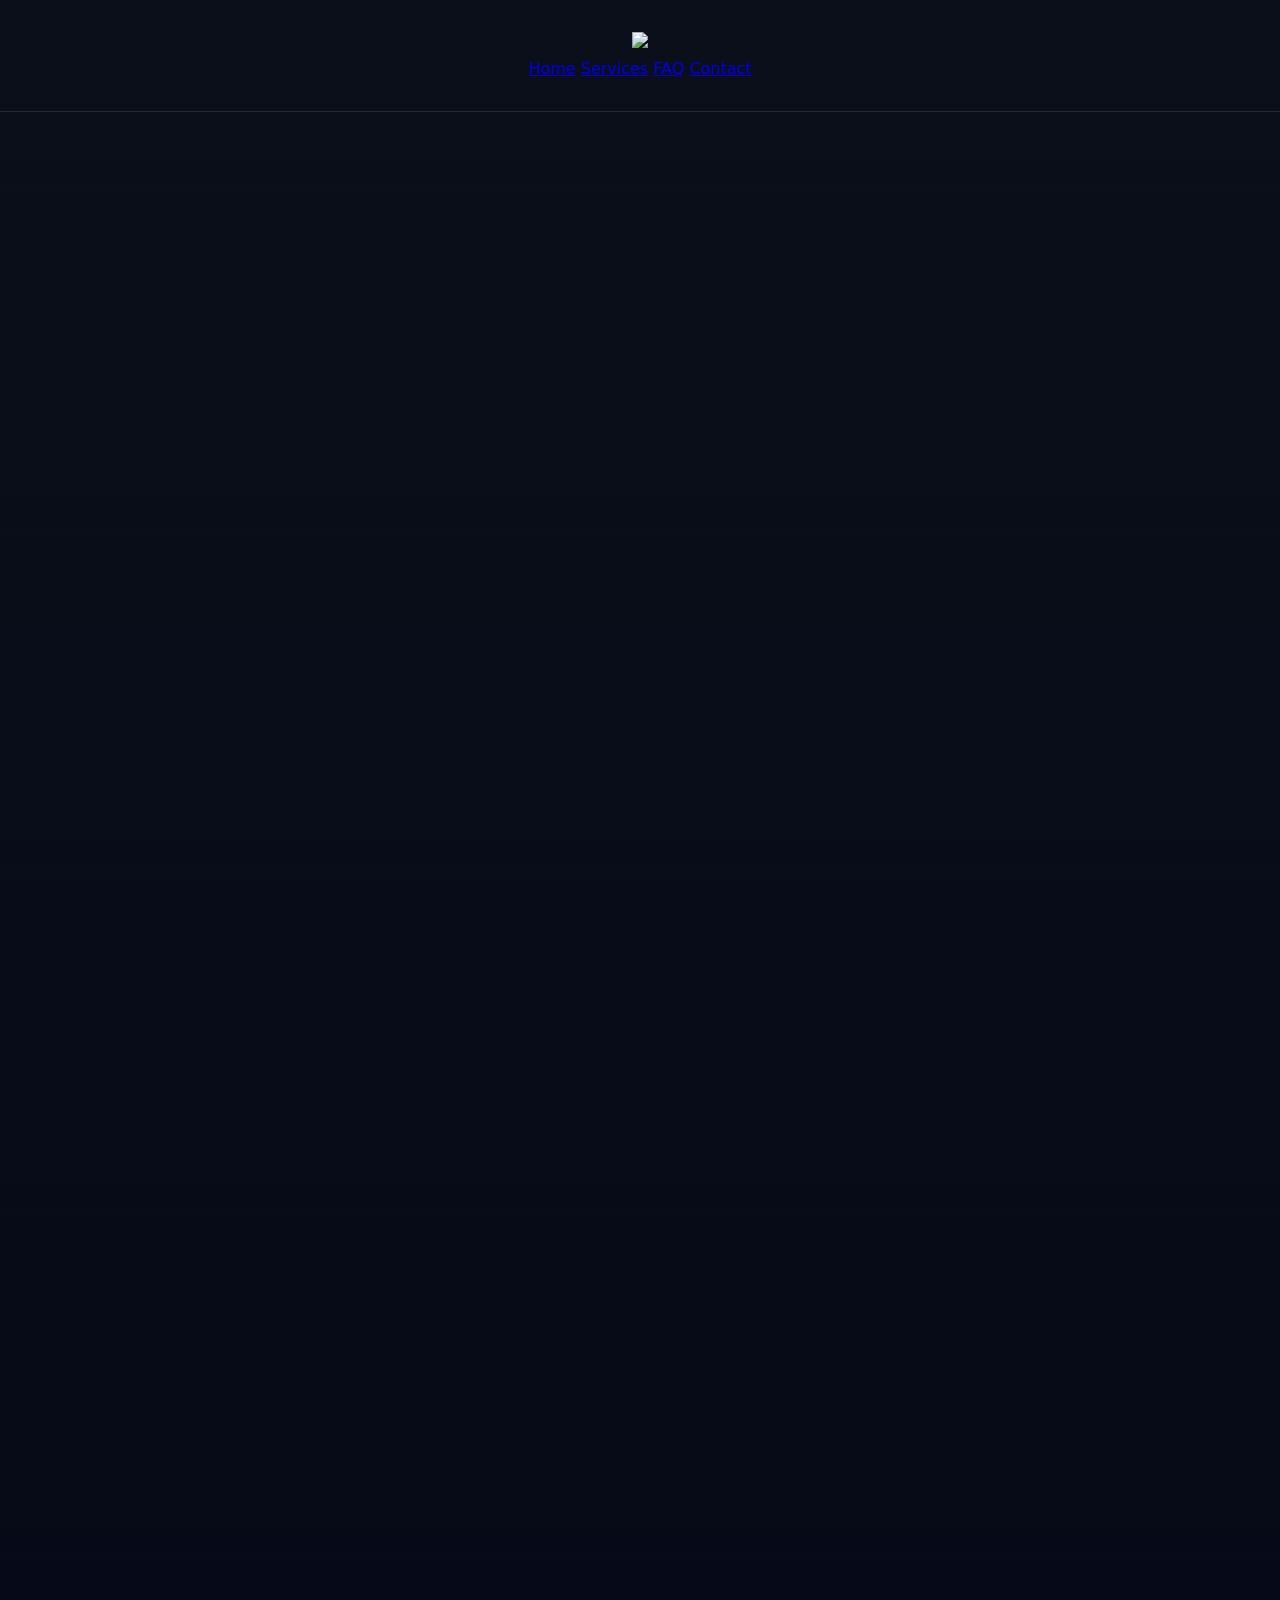
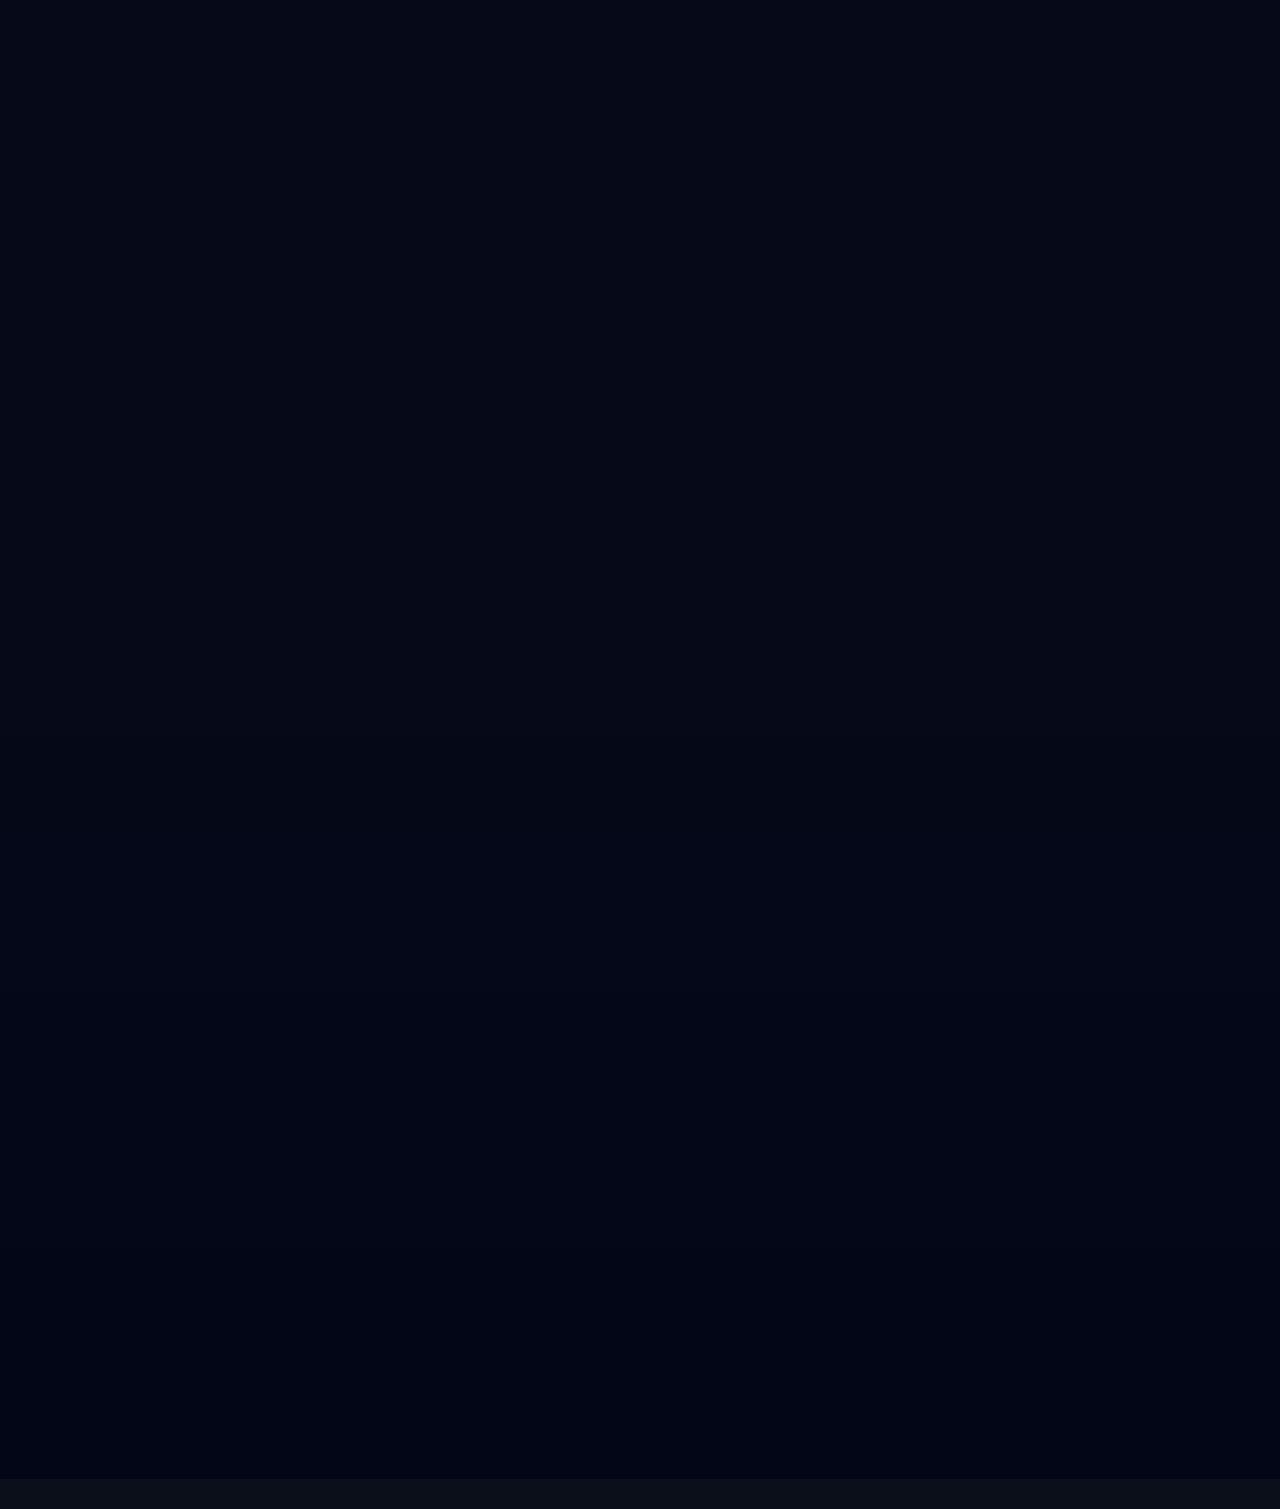
==== commit 834a76ce: "Update index.html Signed-off-by: sjretouch <sj.retoucher@gmail.com>" ====
--- a/index.html
+++ b/index.html
@@ -183,7 +183,96 @@
   max-width:500px;
   margin:auto;
 }
-
+/* ===== HEADER ===== */
+
+.menu-toggle{
+display:none;
+flex-direction:column;
+cursor:pointer;
+gap:6px;
+}
+
+.menu-toggle span{
+width:28px;
+height:3px;
+background:#ffd700;
+transition:.3s;
+}
+
+/* ===== MOBILE ===== */
+
+@media(max-width:768px){
+
+header{
+padding:18px 6%;
+}
+
+.logo{
+height:55px;
+}
+
+nav{
+position:fixed;
+top:0;
+right:-100%;
+width:70%;
+height:100vh;
+background:#000;
+flex-direction:column;
+align-items:center;
+justify-content:center;
+gap:35px;
+transition:.4s;
+}
+
+nav.active{
+right:0;
+}
+
+.menu-toggle{
+display:flex;
+}
+
+.hero{
+padding-top:130px;
+text-align:center;
+}
+
+.hero h1{
+font-size:32px;
+line-height:1.3;
+}
+
+.hero p{
+font-size:15px;
+margin-top:15px;
+}
+
+.cta-btn{
+width:100%;
+padding:16px;
+font-size:16px;
+}
+
+.services-grid{
+grid-template-columns:1fr;
+gap:25px;
+}
+
+.service-card{
+padding:25px;
+}
+
+.gallery{
+columns:1;
+}
+
+.footer{
+flex-direction:column;
+text-align:center;
+gap:40px;
+}
+}
 /* FADE */
 .fade{opacity:0;transform:translateY(30px);transition:1s ease}
 .fade.show{opacity:1;transform:translateY(0)}
@@ -193,8 +282,20 @@
 <body>
 
 <header>
-<img src="https://images.unsplash.com/photo-1522335789203-aabd1fc54bc9?w=400" alt="Logo">
-<div class="turnaround">24h average turnaround time</div>
+    <img src="logo.png" class="logo">
+
+    <div class="menu-toggle" id="menu-toggle">
+        <span></span>
+        <span></span>
+        <span></span>
+    </div>
+
+    <nav id="nav">
+        <a href="#home">Home</a>
+        <a href="#services">Services</a>
+        <a href="#faq">FAQ</a>
+        <a href="#contact">Contact</a>
+    </nav>
 </header>
 
 <section class="hero fade">
@@ -336,7 +437,18 @@
 item.classList.toggle("active");
 });
 });
+<script>
+const toggle = document.getElementById("menu-toggle");
+const nav = document.getElementById("nav");
+
+toggle.addEventListener("click",()=>{
+    nav.classList.toggle("active");
+});
+  section{
+padding:90px 6%;
+}
 </script>
 
 </body>
 </html>
+
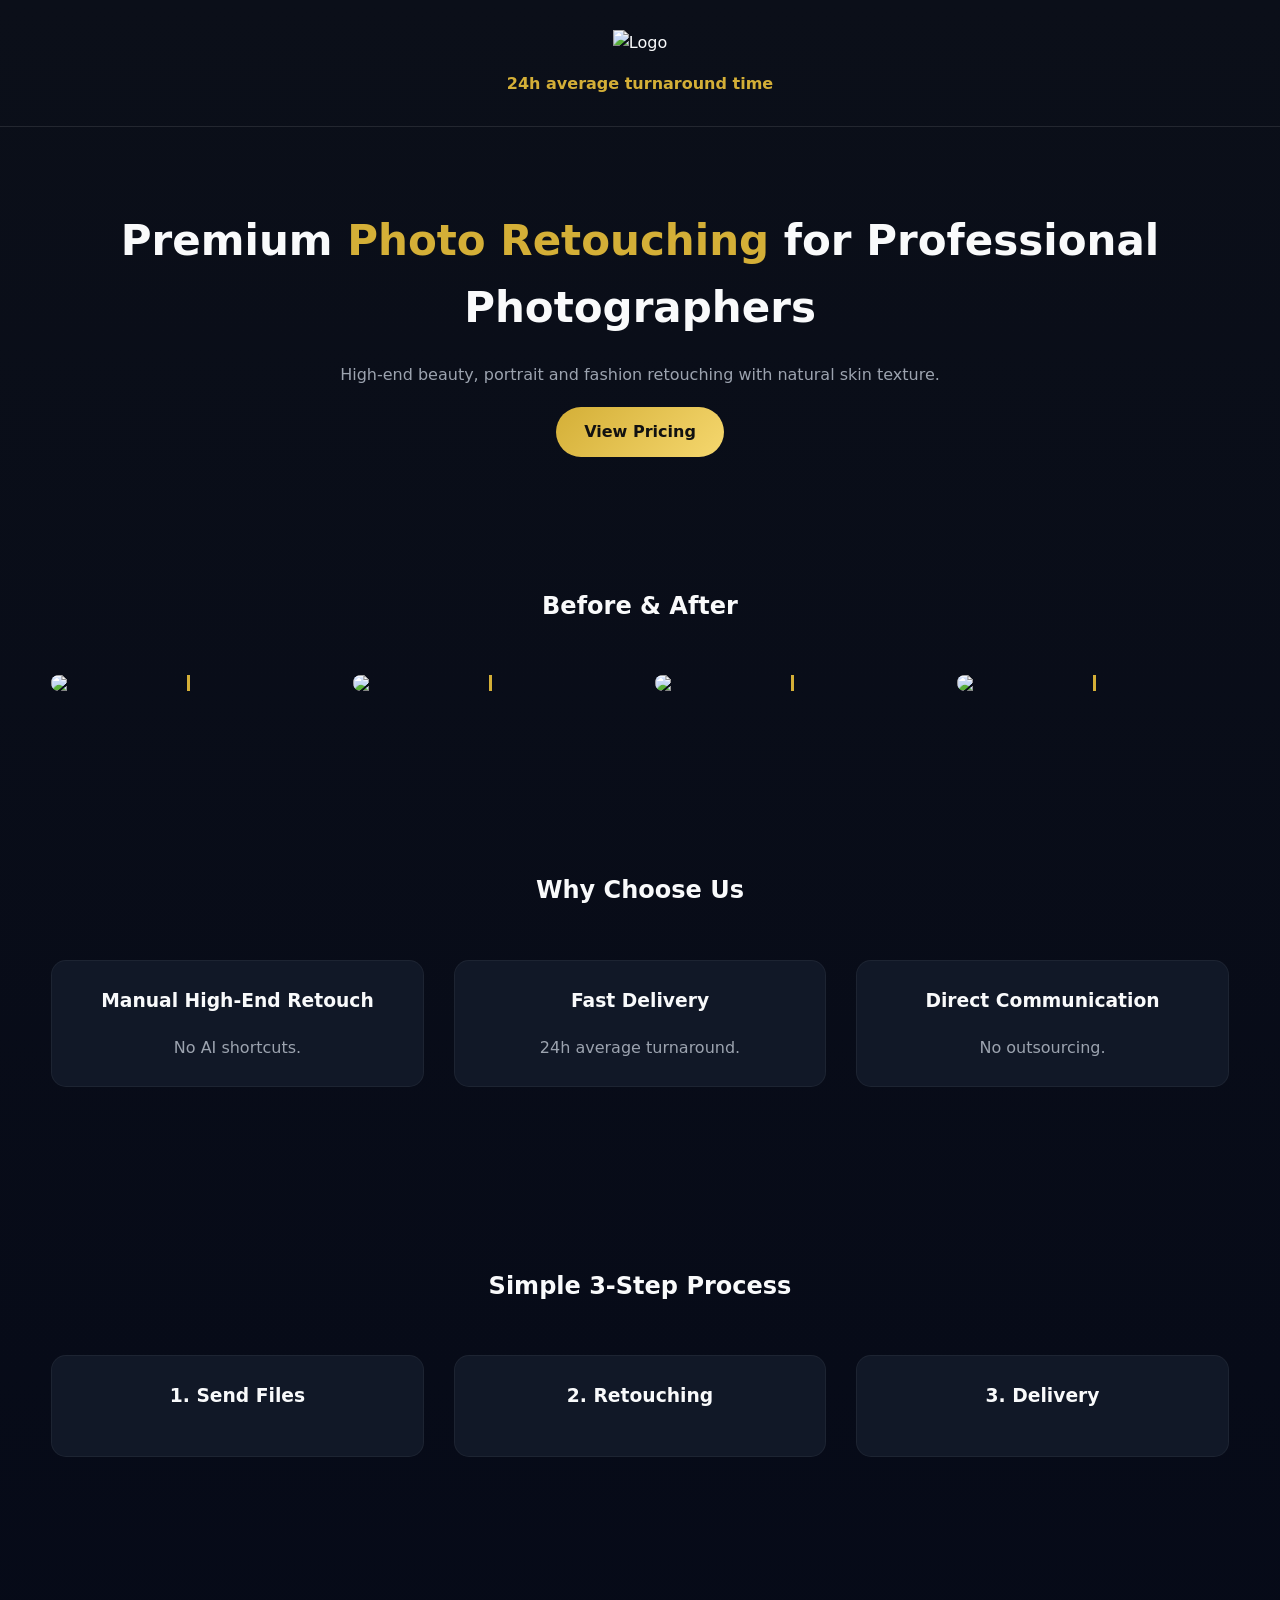
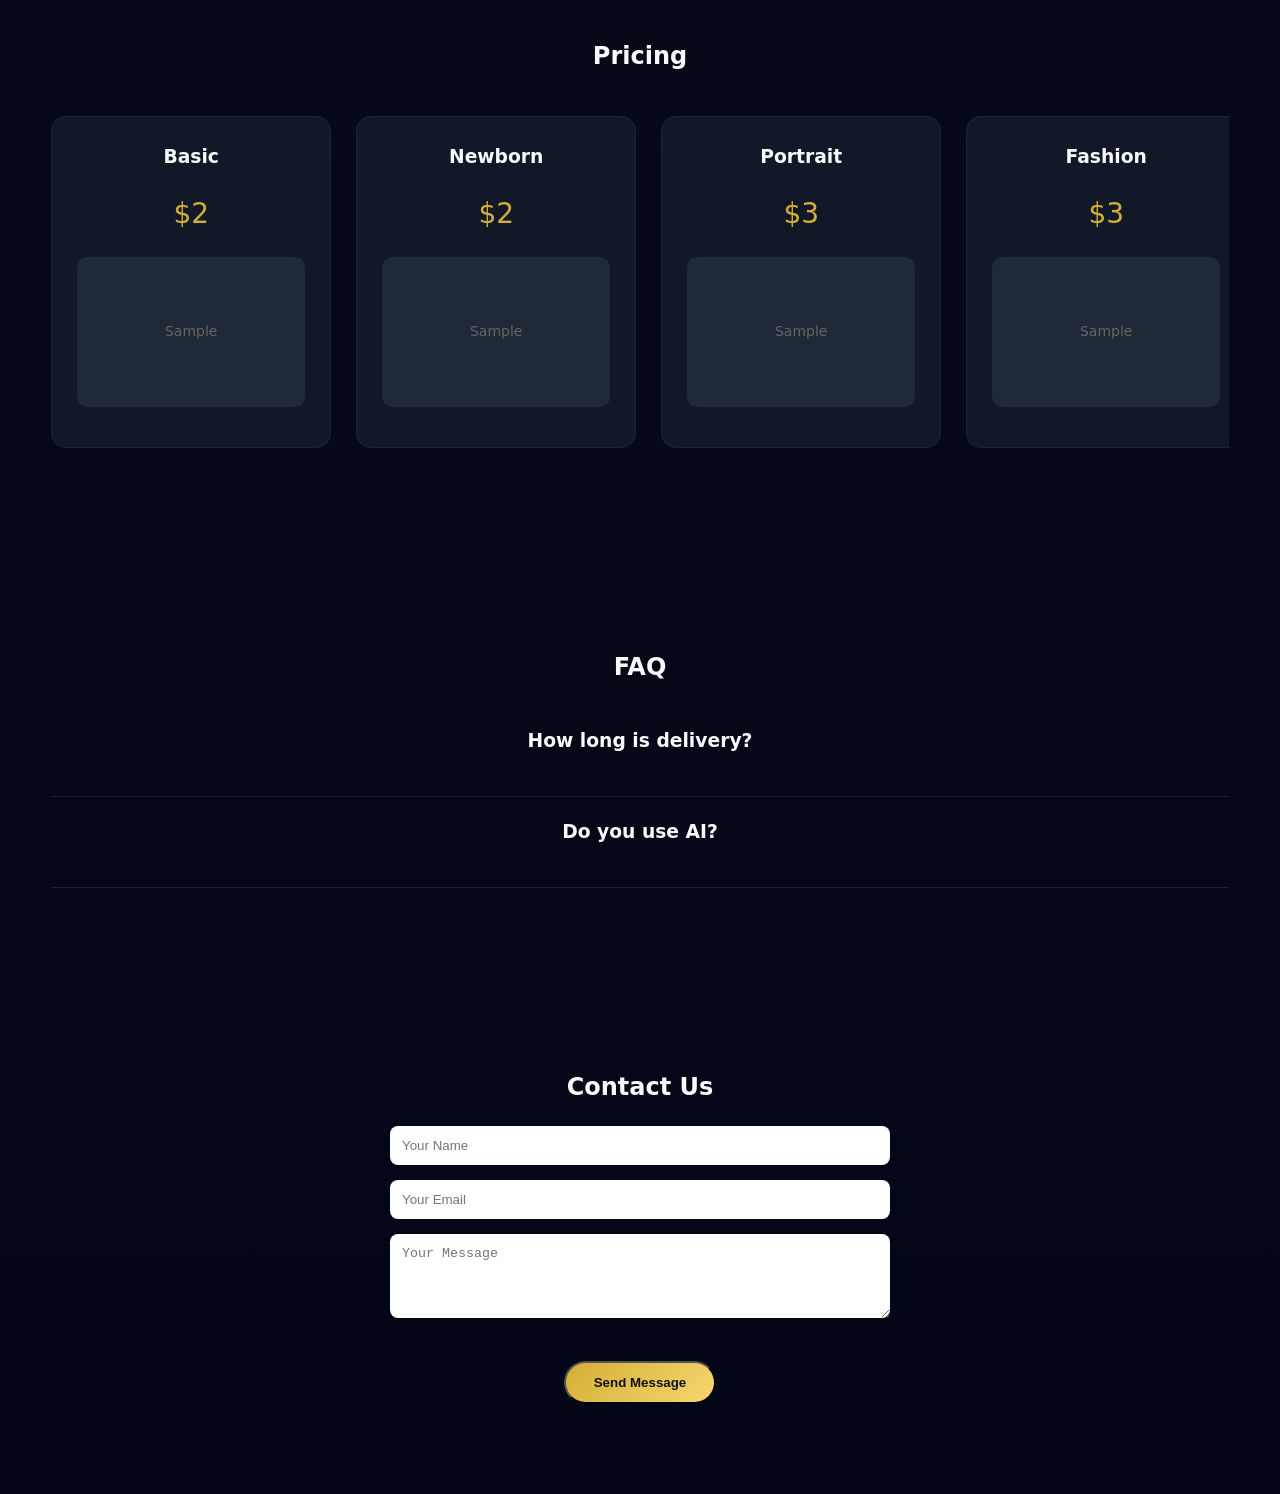
==== commit 7d7a2e9f: "Update index.html Signed-off-by: sjretouch <sj.retoucher@gmail.com>" ====
--- a/index.html
+++ b/index.html
@@ -183,96 +183,7 @@
   max-width:500px;
   margin:auto;
 }
-/* ===== HEADER ===== */
-
-.menu-toggle{
-display:none;
-flex-direction:column;
-cursor:pointer;
-gap:6px;
-}
-
-.menu-toggle span{
-width:28px;
-height:3px;
-background:#ffd700;
-transition:.3s;
-}
-
-/* ===== MOBILE ===== */
-
-@media(max-width:768px){
-
-header{
-padding:18px 6%;
-}
-
-.logo{
-height:55px;
-}
-
-nav{
-position:fixed;
-top:0;
-right:-100%;
-width:70%;
-height:100vh;
-background:#000;
-flex-direction:column;
-align-items:center;
-justify-content:center;
-gap:35px;
-transition:.4s;
-}
-
-nav.active{
-right:0;
-}
-
-.menu-toggle{
-display:flex;
-}
-
-.hero{
-padding-top:130px;
-text-align:center;
-}
-
-.hero h1{
-font-size:32px;
-line-height:1.3;
-}
-
-.hero p{
-font-size:15px;
-margin-top:15px;
-}
-
-.cta-btn{
-width:100%;
-padding:16px;
-font-size:16px;
-}
-
-.services-grid{
-grid-template-columns:1fr;
-gap:25px;
-}
-
-.service-card{
-padding:25px;
-}
-
-.gallery{
-columns:1;
-}
-
-.footer{
-flex-direction:column;
-text-align:center;
-gap:40px;
-}
-}
+
 /* FADE */
 .fade{opacity:0;transform:translateY(30px);transition:1s ease}
 .fade.show{opacity:1;transform:translateY(0)}
@@ -282,20 +193,8 @@
 <body>
 
 <header>
-    <img src="logo.png" class="logo">
-
-    <div class="menu-toggle" id="menu-toggle">
-        <span></span>
-        <span></span>
-        <span></span>
-    </div>
-
-    <nav id="nav">
-        <a href="#home">Home</a>
-        <a href="#services">Services</a>
-        <a href="#faq">FAQ</a>
-        <a href="#contact">Contact</a>
-    </nav>
+<img src="https://images.unsplash.com/photo-1522335789203-aabd1fc54bc9?w=400" alt="Logo">
+<div class="turnaround">24h average turnaround time</div>
 </header>
 
 <section class="hero fade">
@@ -437,18 +336,7 @@
 item.classList.toggle("active");
 });
 });
-<script>
-const toggle = document.getElementById("menu-toggle");
-const nav = document.getElementById("nav");
-
-toggle.addEventListener("click",()=>{
-    nav.classList.toggle("active");
-});
-  section{
-padding:90px 6%;
-}
 </script>
 
 </body>
 </html>
-
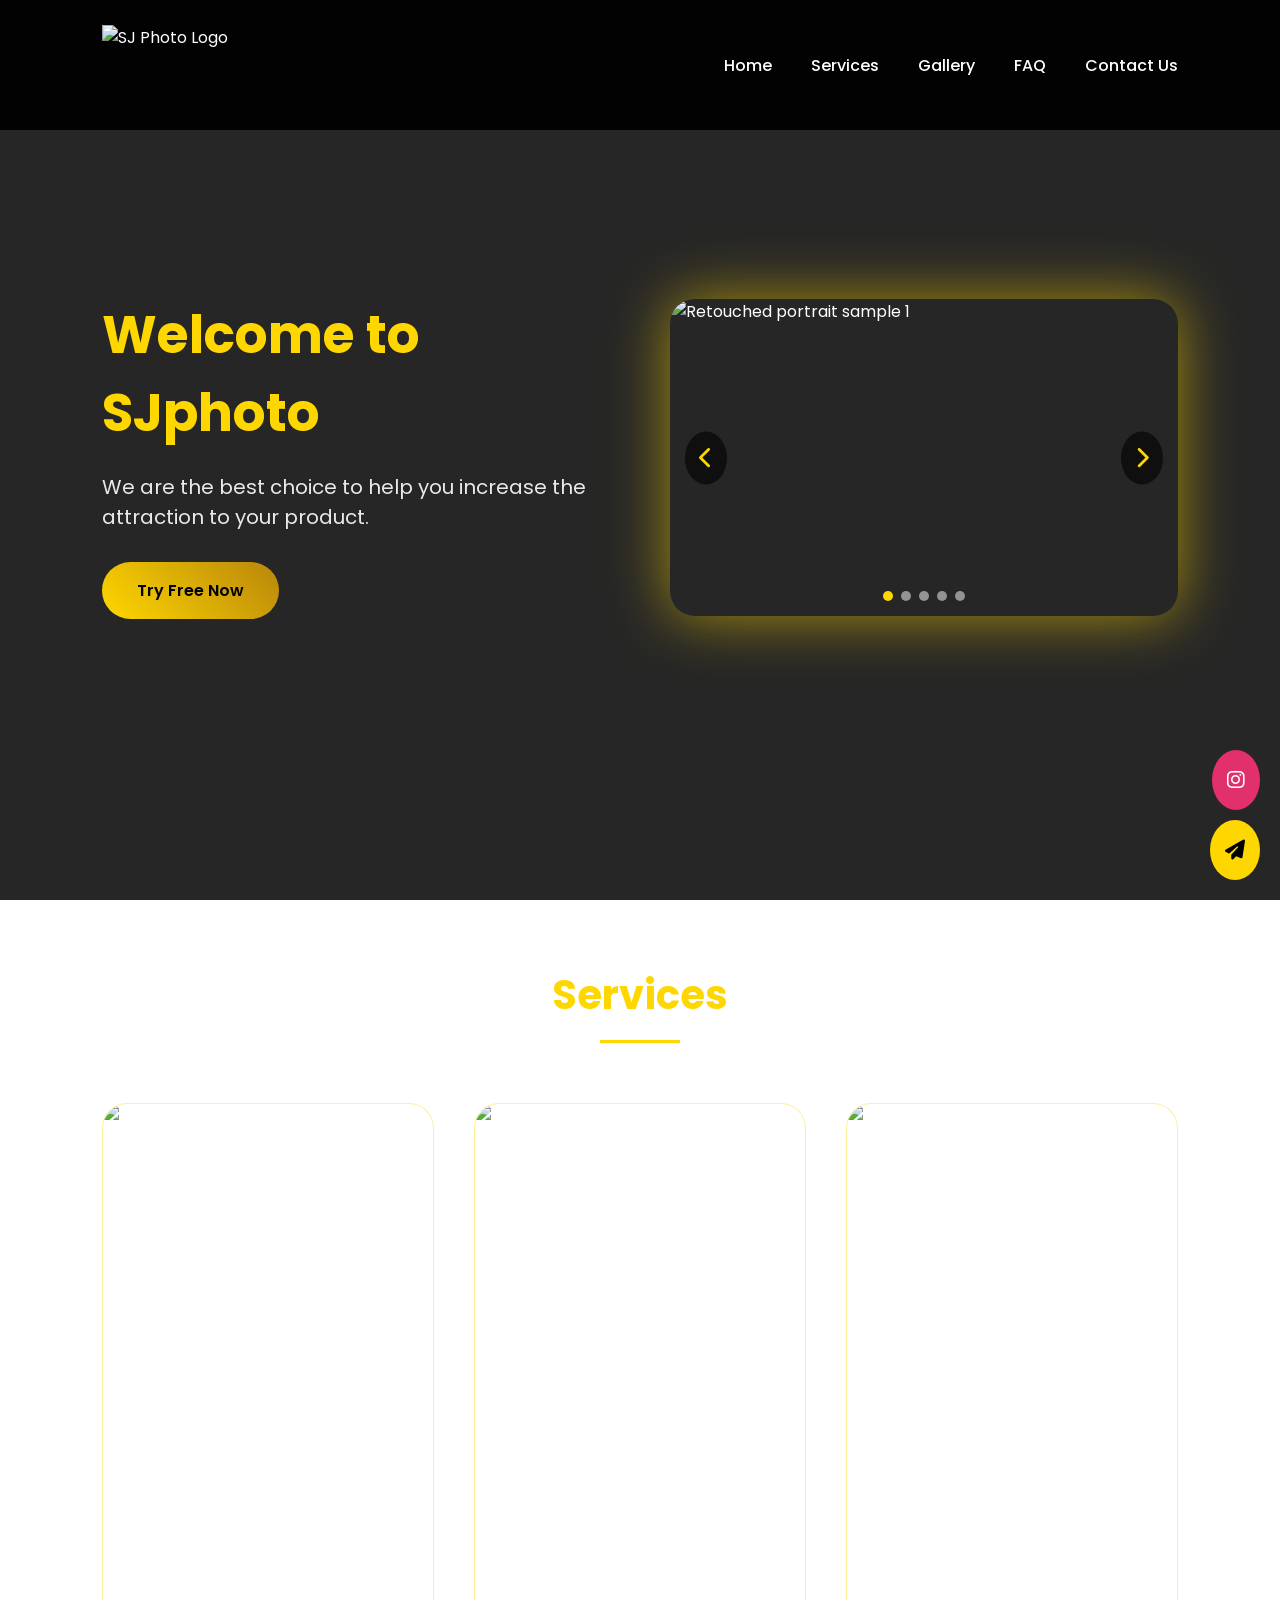
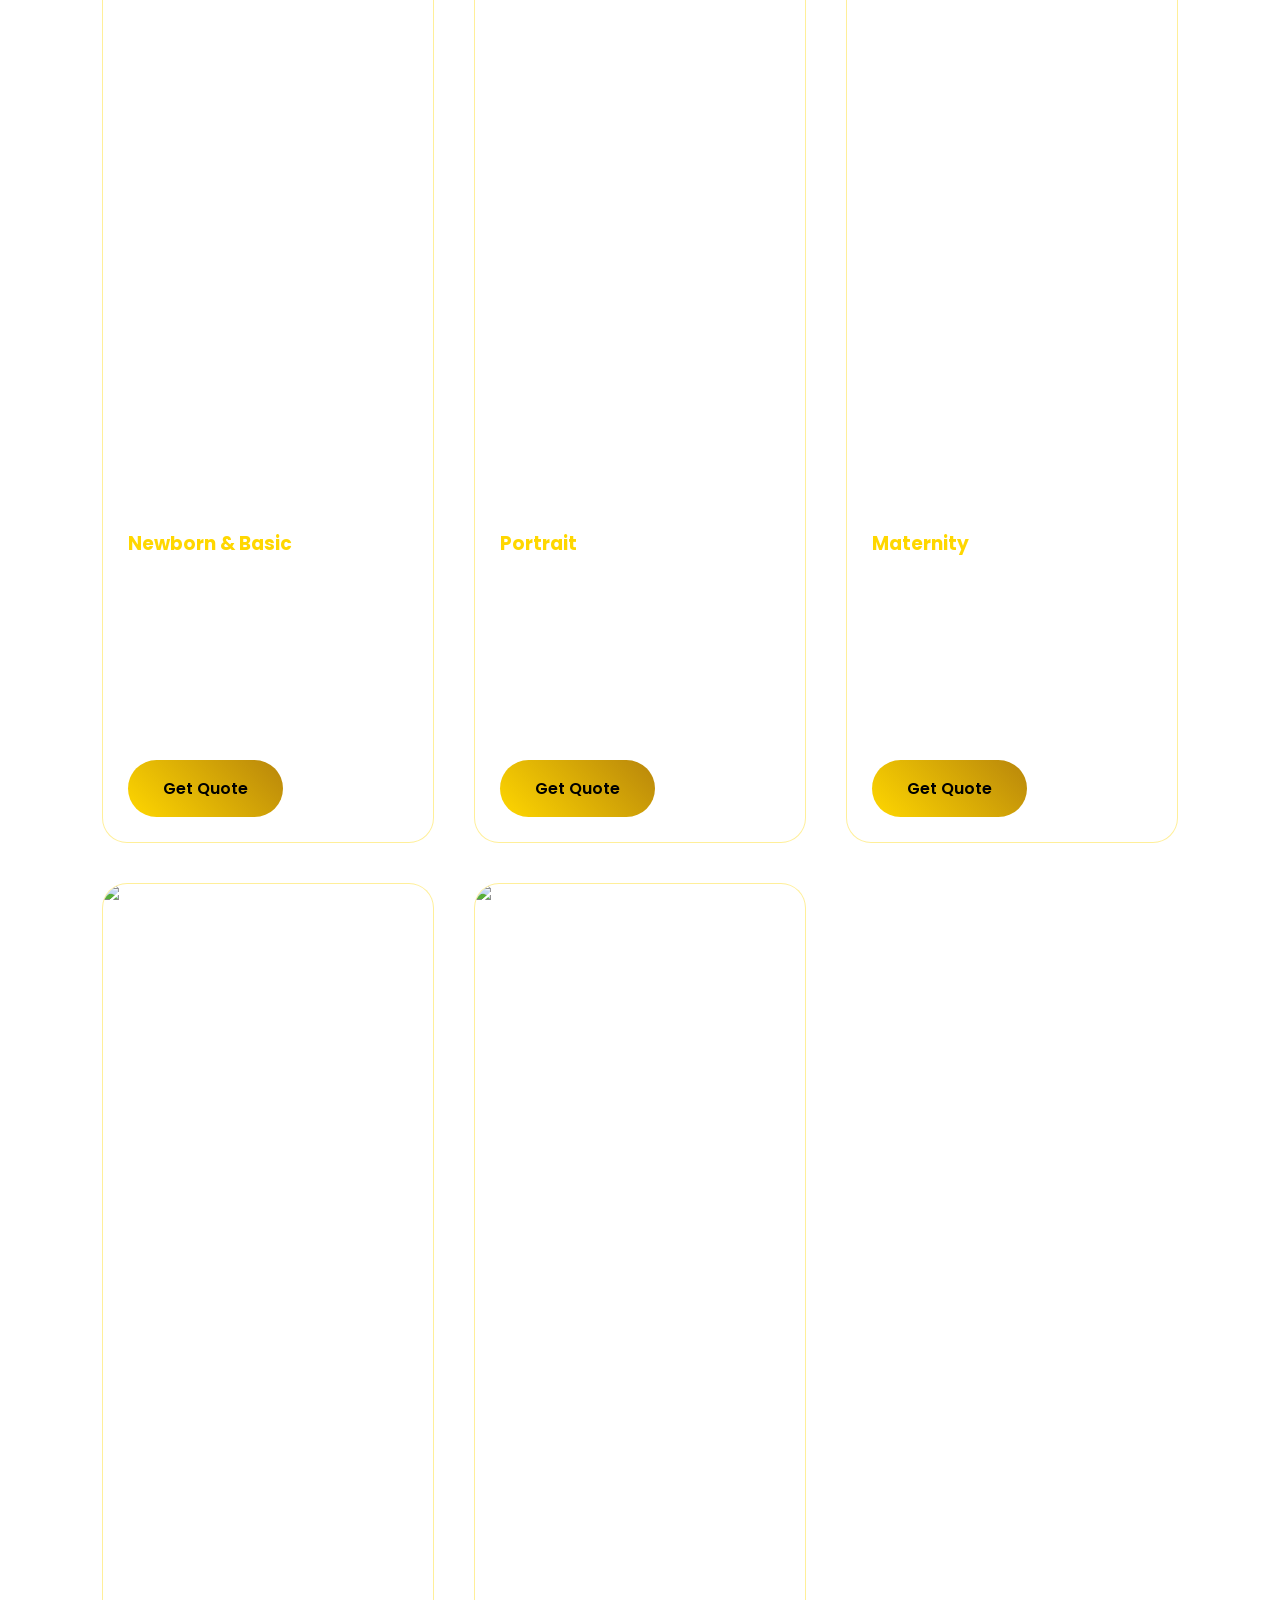
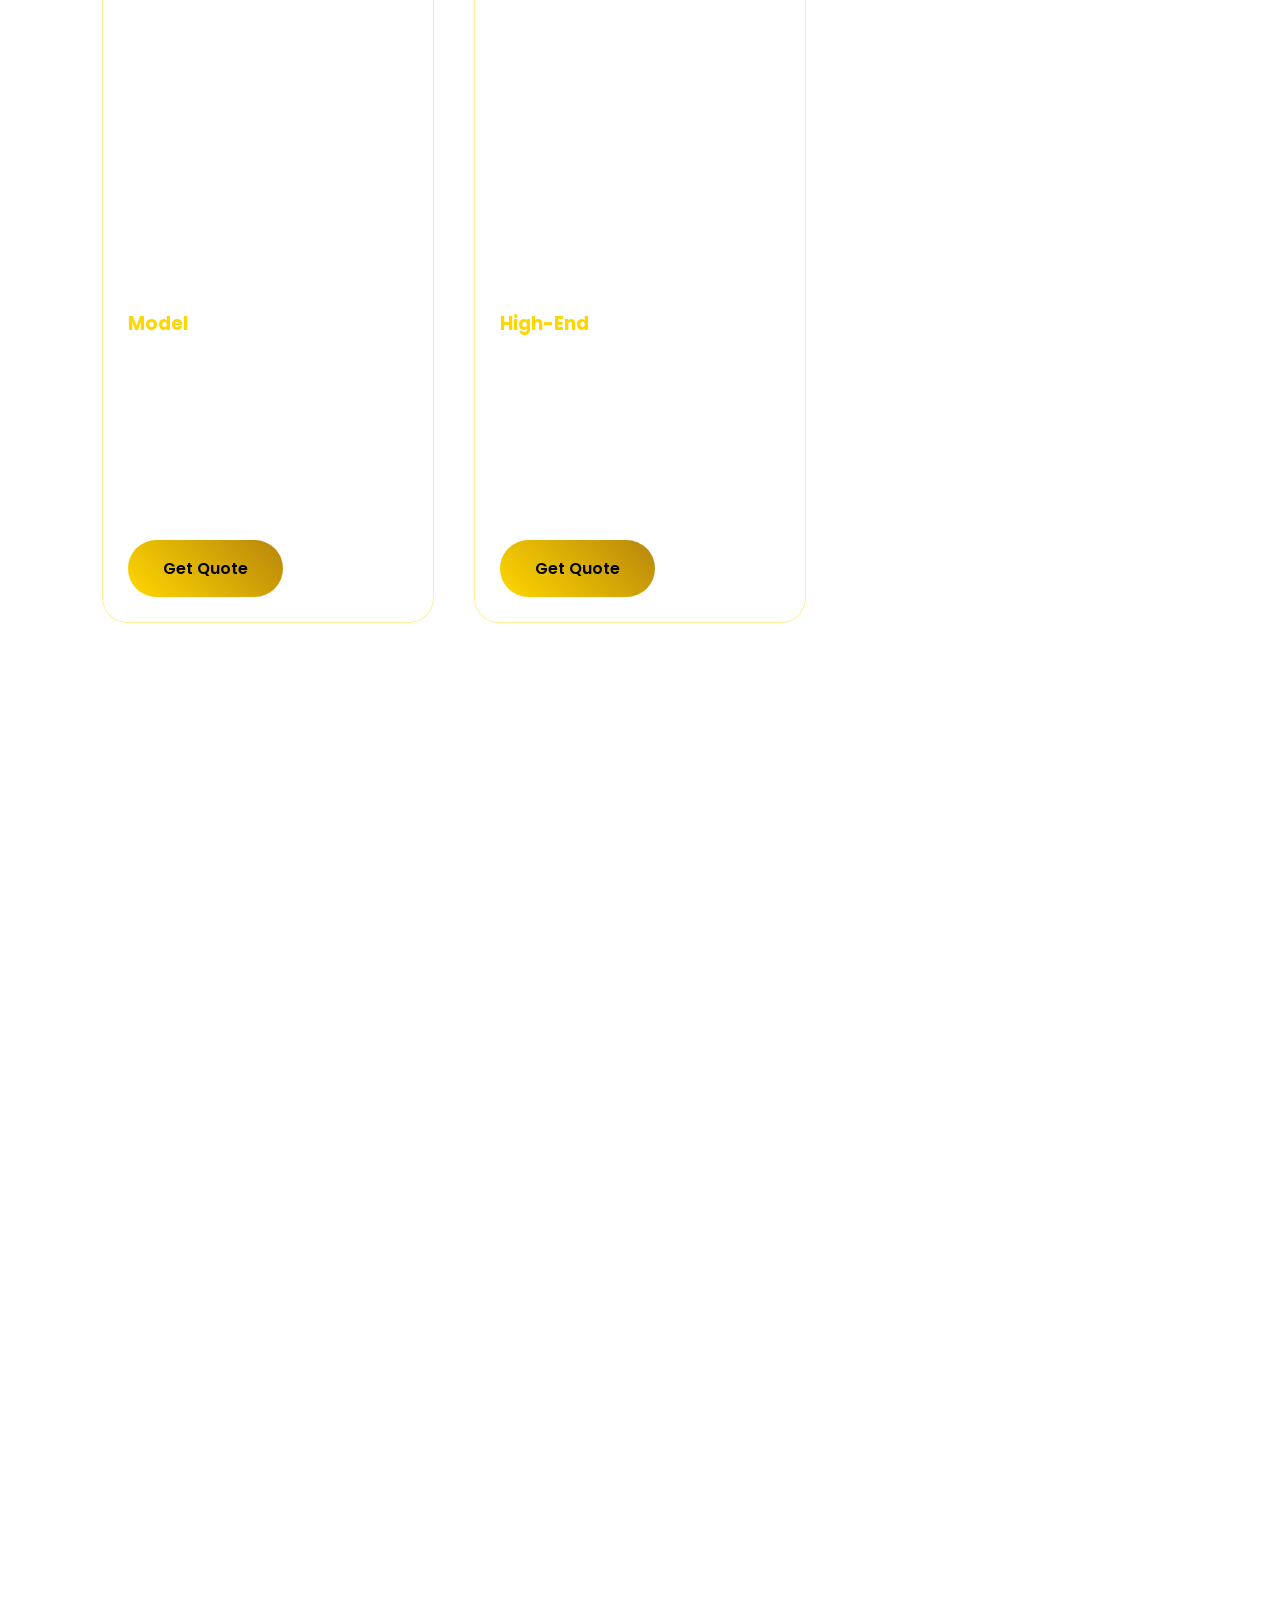
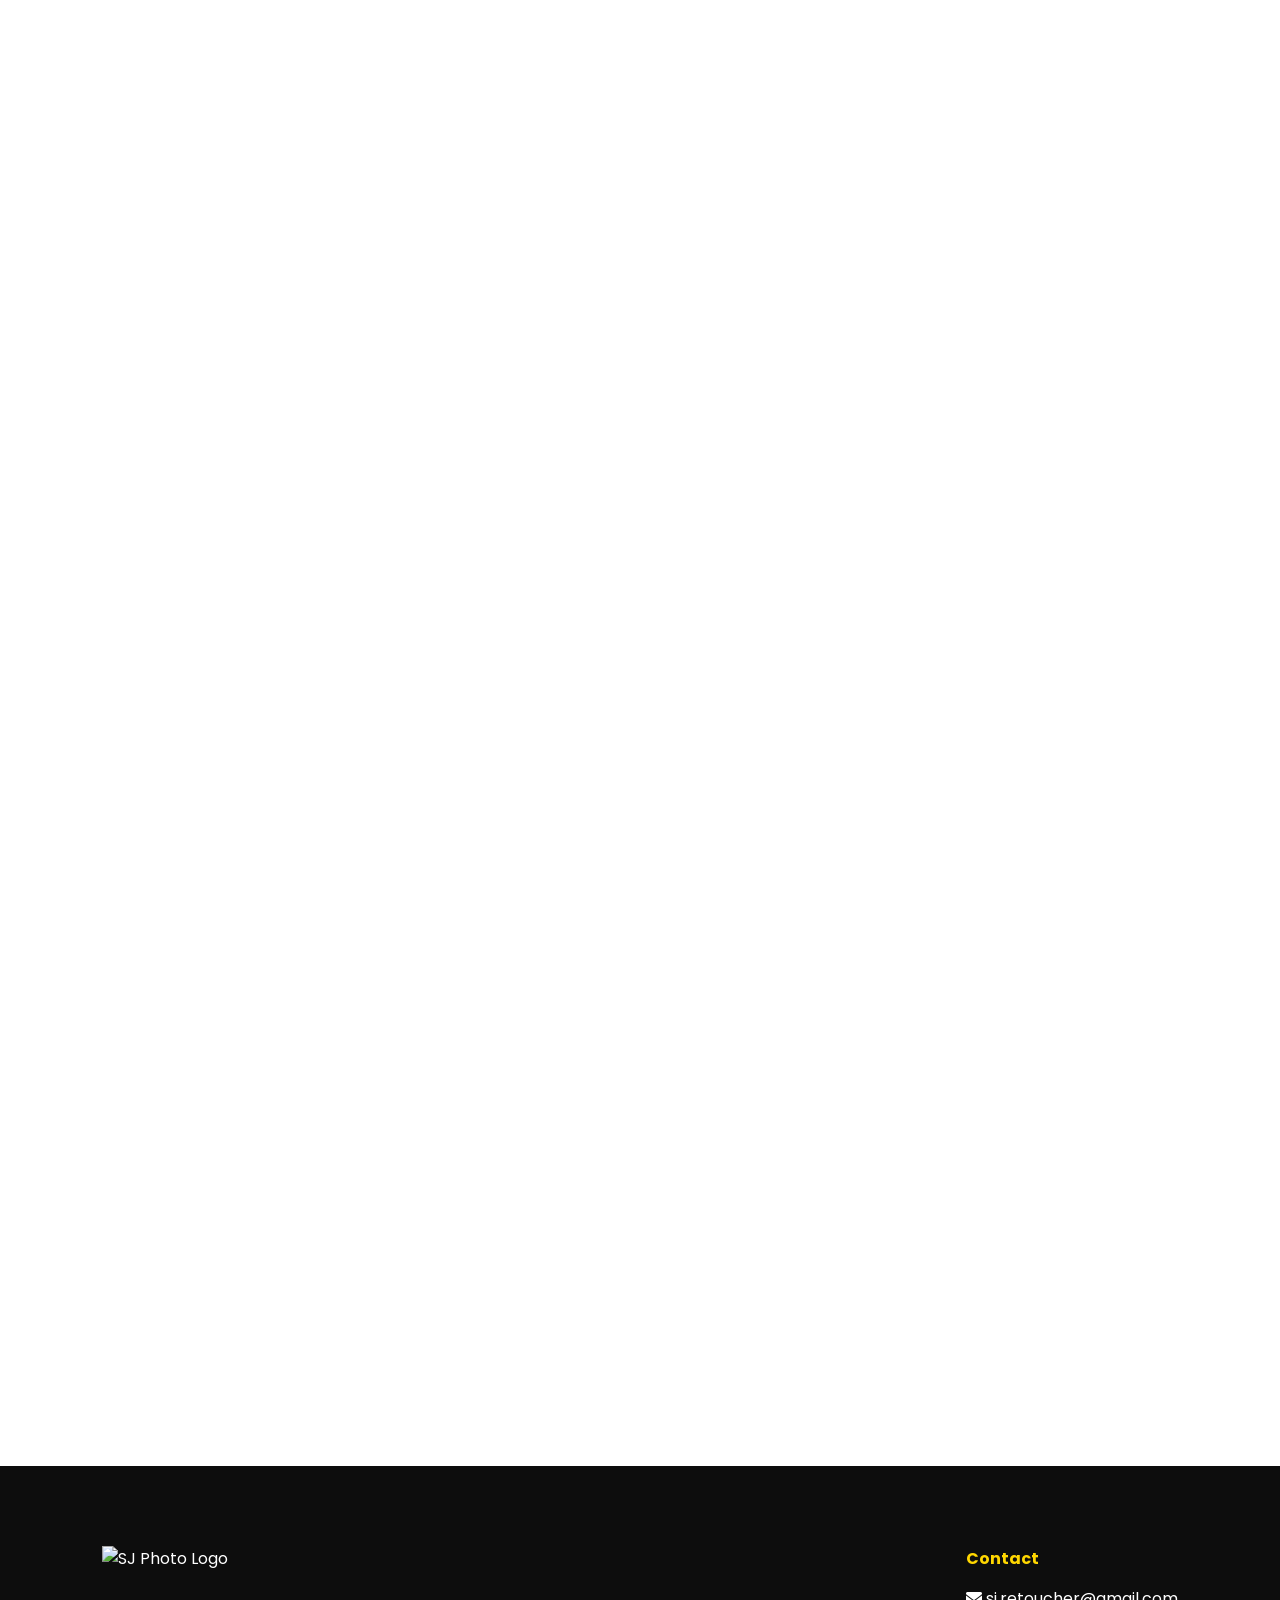
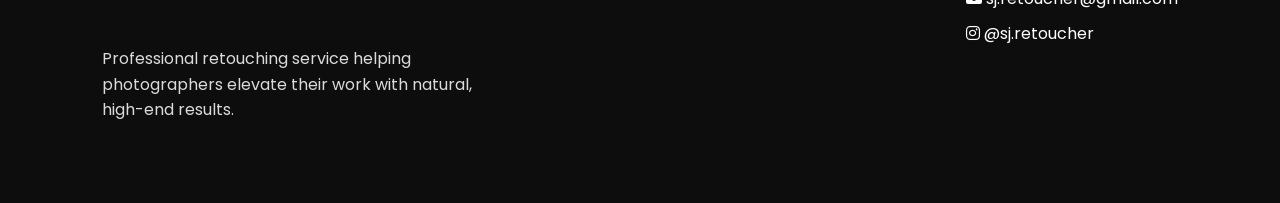
==== commit 68c7f0b2: "Add files via upload Signed-off-by: sjretouch <sj.retoucher@gmail.com>" ====
--- a/index.html
+++ b/index.html
@@ -1,342 +1,571 @@
 <!DOCTYPE html>
 <html lang="en">
 <head>
-<meta charset="UTF-8">
-<meta name="viewport" content="width=device-width, initial-scale=1.0">
-<title>SJ Photo Retouch Studio</title>
-
-<style>
-:root{
-  --bg:#0b0f19;
-  --card:#111827;
-  --gold:#d4af37;
-  --text:#f9fafb;
-  --muted:#9ca3af;
-}
-*{margin:0;padding:0;box-sizing:border-box}
-html{scroll-behavior:smooth}
-body{
-  font-family:system-ui,-apple-system,BlinkMacSystemFont,"Segoe UI",sans-serif;
-  background:linear-gradient(180deg,#0b0f19,#020617);
-  color:var(--text);
-  line-height:1.6;
-}
-.container{width:min(1200px,92%);margin:auto}
-section{padding:90px 0}
-h1,h2,h3{text-align:center;margin-bottom:20px}
-p{color:var(--muted);text-align:center}
-
-/* HEADER */
-header{
-  text-align:center;
-  padding:30px 0;
-  border-bottom:1px solid rgba(255,255,255,.1);
-}
-header img{height:90px}
-.turnaround{
-  color:var(--gold);
-  margin-top:15px;
-  font-weight:600;
-}
-
-/* HERO */
-.hero{
-  text-align:center;
-  padding:80px 0 40px;
-}
-.hero h1{
-  font-size:42px;
-  margin-bottom:20px;
-}
-.hero span{color:var(--gold)}
-.btn{
-  display:inline-block;
-  margin-top:20px;
-  padding:12px 28px;
-  border-radius:999px;
-  background:linear-gradient(135deg,#d4af37,#f5d76e);
-  color:#111;
-  text-decoration:none;
-  font-weight:600;
-  transition:.3s;
-}
-.btn:hover{transform:translateY(-4px)}
-
-/* BEFORE AFTER */
-.ba-grid{
-  display:grid;
-  grid-template-columns:repeat(auto-fit,minmax(260px,1fr));
-  gap:30px;
-  margin-top:50px;
-}
-.slider{
-  position:relative;
-  overflow:hidden;
-  border-radius:15px;
-}
-.slider img{width:100%;display:block}
-.after{
-  position:absolute;
-  top:0;
-  left:0;
-  width:50%;
-  overflow:hidden;
-}
-.slider input{
-  position:absolute;
-  width:100%;
-  height:100%;
-  opacity:0;
-  cursor:ew-resize;
-}
-.line{
-  position:absolute;
-  top:0;
-  left:50%;
-  width:3px;
-  height:100%;
-  background:var(--gold);
-}
-
-/* GRID 3 */
-.grid-3{
-  display:grid;
-  grid-template-columns:repeat(auto-fit,minmax(260px,1fr));
-  gap:30px;
-  margin-top:50px;
-}
-.card{
-  background:var(--card);
-  padding:25px;
-  border-radius:15px;
-  border:1px solid rgba(255,255,255,.05);
-  transition:.3s;
-}
-.card:hover{transform:translateY(-6px)}
-
-/* PRICING SLIDER */
-.pricing-wrapper{
-  overflow-x:auto;
-  scroll-snap-type:x mandatory;
-  display:flex;
-  gap:25px;
-  padding-bottom:20px;
-  margin-top:40px;
-}
-.pricing-card{
-  min-width:280px;
-  background:var(--card);
-  padding:25px;
-  border-radius:15px;
-  scroll-snap-align:center;
-  border:1px solid rgba(255,255,255,.05);
-  transition:.3s;
-}
-.pricing-card:hover{transform:translateY(-6px)}
-.price{
-  font-size:28px;
-  color:var(--gold);
-  margin:10px 0 20px;
-  text-align:center;
-}
-.sample{
-  height:150px;
-  background:#1f2937;
-  border-radius:10px;
-  margin-bottom:15px;
-  display:flex;
-  align-items:center;
-  justify-content:center;
-  color:#666;
-  font-size:14px;
-}
-
-/* FAQ */
-.faq-item{
-  border-bottom:1px solid rgba(255,255,255,.1);
-  padding:20px 0;
-  cursor:pointer;
-}
-.faq-answer{
-  max-height:0;
-  overflow:hidden;
-  transition:.4s ease;
-  color:var(--muted);
-}
-.faq-item.active .faq-answer{
-  max-height:200px;
-  margin-top:10px;
-}
-
-/* CONTACT */
-.contact{
-  text-align:center;
-}
-input,textarea{
-  width:100%;
-  padding:12px;
-  margin-bottom:15px;
-  border-radius:8px;
-  border:none;
-}
-form{
-  max-width:500px;
-  margin:auto;
-}
-
-/* FADE */
-.fade{opacity:0;transform:translateY(30px);transition:1s ease}
-.fade.show{opacity:1;transform:translateY(0)}
-</style>
+  <meta charset="UTF-8" />
+  <meta name="viewport" content="width=device-width, initial-scale=1.0" />
+  <title>SJ Photo | Professional Retouching</title>
+  <meta name="description" content="Professional photo retouching for newborn, portrait, maternity, model and high-end edits. Fast turnaround and consistent style." />
+  <meta name="theme-color" content="#0f0f0f" />
+
+  <meta property="og:title" content="SJ Photo | Professional Retouching" />
+  <meta property="og:description" content="High-end natural retouching service with fast turnaround." />
+  <meta property="og:type" content="website" />
+
+  <link rel="preconnect" href="https://fonts.googleapis.com" />
+  <link rel="preconnect" href="https://fonts.gstatic.com" crossorigin />
+  <link rel="preconnect" href="https://cdnjs.cloudflare.com" />
+  <link href="https://fonts.googleapis.com/css2?family=Poppins:wght@300;400;600;700&display=swap" rel="stylesheet" />
+  <link rel="stylesheet" href="https://cdnjs.cloudflare.com/ajax/libs/font-awesome/6.5.0/css/all.min.css" />
+
+  <style>
+    :root{
+      --gold:#ffd700;
+      --gold-dark:#b8860b;
+      --bg:#0f0f0f;
+      --white:#fff;
+    }
+
+    *{margin:0;padding:0;box-sizing:border-box;font-family:'Poppins',sans-serif;}
+    html{scroll-behavior:smooth;}
+    img{max-width:100%;display:block;}
+
+    body{
+      color:var(--white);
+      background:url('https://images.unsplash.com/photo-1516035069371-29a1b244cc32?q=80&w=1920') no-repeat center center/cover;
+      background-attachment:fixed;
+    }
+
+    body::before{
+      content:"";
+      position:fixed;
+      inset:0;
+      background:rgba(0,0,0,0.85);
+      backdrop-filter:blur(8px);
+      z-index:-1;
+    }
+
+    section{
+      padding:110px 8%;
+      content-visibility:auto;
+      contain-intrinsic-size:1px 800px;
+    }
+
+    h2{
+      text-align:center;
+      font-size:40px;
+      color:var(--gold);
+      margin-bottom:60px;
+      position:relative;
+    }
+
+    h2::after{
+      content:"";
+      width:80px;
+      height:3px;
+      background:var(--gold);
+      display:block;
+      margin:15px auto 0;
+    }
+
+    header{
+      position:fixed;
+      top:0;
+      width:100%;
+      display:flex;
+      justify-content:space-between;
+      align-items:center;
+      padding:25px 8%;
+      background:rgba(0,0,0,0.95);
+      z-index:1000;
+    }
+
+    .logo{height:80px;cursor:pointer;}
+
+    nav a{
+      color:var(--white);
+      margin-left:35px;
+      text-decoration:none;
+      font-weight:500;
+      transition:.3s;
+    }
+
+    nav a:hover{color:var(--gold);}
+
+    .hero{
+      display:flex;
+      justify-content:space-between;
+      align-items:center;
+      gap:60px;
+      padding-top:170px;
+      min-height:95vh;
+    }
+
+    .hero-text{flex:1;}
+    .hero-text h1{font-size:52px;color:var(--gold);margin-bottom:20px;}
+    .hero-text p{font-size:20px;margin-bottom:30px;opacity:.9;}
+
+    .btn{
+      display:inline-block;
+      padding:16px 35px;
+      background:linear-gradient(45deg,var(--gold),var(--gold-dark));
+      color:#000;
+      border-radius:30px;
+      font-weight:600;
+      text-decoration:none;
+      transition:.3s;
+    }
+
+    .btn:hover{transform:scale(1.05);}
+
+    .slider{
+      flex:1;
+      max-width:1060px;
+      aspect-ratio:8/5;
+      overflow:hidden;
+      border-radius:25px;
+      position:relative;
+      box-shadow:0 0 60px rgba(255,215,0,.6);
+    }
+
+    .slides{
+      display:flex;
+      height:100%;
+      transition:transform .8s cubic-bezier(.77,0,.18,1);
+      will-change:transform;
+    }
+
+    .slides img{
+      flex:0 0 100%;
+      height:100%;
+      object-fit:cover;
+    }
+
+    .slider-btn{
+      position:absolute;
+      top:50%;
+      transform:translateY(-50%);
+      background:rgba(0,0,0,.6);
+      border:none;
+      color:var(--gold);
+      font-size:22px;
+      padding:10px 14px;
+      cursor:pointer;
+      border-radius:50%;
+    }
+
+    .prev{left:15px;}
+    .next{right:15px;}
+
+    .dots{
+      position:absolute;
+      bottom:15px;
+      left:50%;
+      transform:translateX(-50%);
+      display:flex;
+      gap:8px;
+    }
+
+    .dot{
+      width:10px;
+      height:10px;
+      border-radius:50%;
+      border:none;
+      background:#fff;
+      opacity:.5;
+      cursor:pointer;
+      padding:0;
+    }
+
+    .dot.active{background:var(--gold);opacity:1;}
+
+    .grid{
+      display:grid;
+      grid-template-columns:repeat(3,1fr);
+      gap:40px;
+    }
+
+    .card{
+      background:rgba(255,255,255,.05);
+      border:1px solid rgba(255,215,0,.4);
+      border-radius:25px;
+      overflow:hidden;
+      transition:.3s;
+      backdrop-filter:blur(10px);
+    }
+
+    .card:hover{
+      transform:translateY(-10px);
+      box-shadow:0 0 35px rgba(255,215,0,.4);
+    }
+
+    .card img{
+      width:100%;
+      aspect-ratio:4/5;
+      object-fit:cover;
+    }
+
+    .card-content{padding:25px;}
+    .card h3{color:var(--gold);margin-bottom:8px;}
+    .price{font-size:20px;margin-bottom:15px;}
+    .card ul{list-style:none;font-size:14px;margin-bottom:20px;}
+    .card ul li{margin-bottom:6px;}
+
+    .feedback{
+      display:grid;
+      grid-template-columns:repeat(3,1fr);
+      gap:30px;
+    }
+
+    .feedback-item{
+      background:rgba(255,255,255,.05);
+      padding:25px;
+      border-radius:20px;
+    }
+
+    .faq-item{
+      background:rgba(255,255,255,.05);
+      padding:20px;
+      margin-bottom:20px;
+      border-radius:15px;
+    }
+
+    form{
+      max-width:600px;
+      margin:auto;
+      display:flex;
+      flex-direction:column;
+      gap:15px;
+    }
+
+    form input, form select, form textarea{
+      padding:12px;
+      border-radius:10px;
+      border:none;
+    }
+
+    form button{
+      padding:14px;
+      border:none;
+      border-radius:30px;
+      background:linear-gradient(45deg,var(--gold),var(--gold-dark));
+      font-weight:600;
+      cursor:pointer;
+    }
+
+    .float-insta, .float-quote{
+      position:fixed;
+      right:20px;
+      padding:15px;
+      border-radius:50%;
+      color:#fff;
+      font-size:20px;
+      z-index:1000;
+    }
+
+    .float-insta{bottom:90px;background:#E1306C;}
+    .float-quote{bottom:20px;background:var(--gold);color:#000;}
+
+    footer{
+      background:rgba(0,0,0,.95);
+      padding:80px 8%;
+      display:flex;
+      justify-content:space-between;
+      flex-wrap:wrap;
+      gap:50px;
+    }
+
+    .footer-left img{width:140px;margin-bottom:20px;}
+    .footer-left p{max-width:400px;line-height:1.6;opacity:.85;}
+    .footer-right h4{color:var(--gold);margin-bottom:15px;}
+    .footer-right p{margin-bottom:10px;}
+
+    @media (max-width:1100px){
+      .hero{flex-direction:column;text-align:center;}
+      .grid{grid-template-columns:1fr;}
+      .feedback{grid-template-columns:1fr;}
+    }
+
+    @media (max-width:768px){
+      body{background-attachment:scroll;}
+      .hero-text h1{font-size:36px;}
+      .hero-text p{font-size:17px;}
+      nav a{margin-left:16px;}
+    }
+
+    @media (prefers-reduced-motion:reduce){
+      *{
+        animation:none !important;
+        transition:none !important;
+        scroll-behavior:auto !important;
+      }
+    }
+  </style>
 </head>
 
 <body>
-
-<header>
-<img src="https://images.unsplash.com/photo-1522335789203-aabd1fc54bc9?w=400" alt="Logo">
-<div class="turnaround">24h average turnaround time</div>
-</header>
-
-<section class="hero fade">
-<div class="container">
-<h1>Premium <span>Photo Retouching</span> for Professional Photographers</h1>
-<p>High-end beauty, portrait and fashion retouching with natural skin texture.</p>
-<a href="#pricing" class="btn">View Pricing</a>
-</div>
-</section>
-
-<section class="container fade">
-<h2>Before & After</h2>
-<div class="ba-grid">
-
-<!-- Repeat 4 sliders -->
-<script>
-</script>
-
-<div class="slider">
-<img src="https://images.unsplash.com/photo-1494790108377-be9c29b29330?w=800">
-<div class="after">
-<img src="https://images.unsplash.com/photo-1544005313-94ddf0286df2?w=800">
-</div>
-<div class="line"></div>
-<input type="range" min="0" max="100" value="50">
-</div>
-
-<div class="slider">
-<img src="https://images.unsplash.com/photo-1524504388940-b1c1722653e1?w=800">
-<div class="after">
-<img src="https://images.unsplash.com/photo-1506794778202-cad84cf45f1d?w=800">
-</div>
-<div class="line"></div>
-<input type="range" min="0" max="100" value="50">
-</div>
-
-<div class="slider">
-<img src="https://images.unsplash.com/photo-1517841905240-472988babdf9?w=800">
-<div class="after">
-<img src="https://images.unsplash.com/photo-1529626455594-4ff0802cfb7e?w=800">
-</div>
-<div class="line"></div>
-<input type="range" min="0" max="100" value="50">
-</div>
-
-<div class="slider">
-<img src="https://images.unsplash.com/photo-1492562080023-ab3db95bfbce?w=800">
-<div class="after">
-<img src="https://images.unsplash.com/photo-1521119989659-a83eee488004?w=800">
-</div>
-<div class="line"></div>
-<input type="range" min="0" max="100" value="50">
-</div>
-
-</div>
-</section>
-
-<section class="container fade">
-<h2>Why Choose Us</h2>
-<div class="grid-3">
-<div class="card"><h3>Manual High-End Retouch</h3><p>No AI shortcuts.</p></div>
-<div class="card"><h3>Fast Delivery</h3><p>24h average turnaround.</p></div>
-<div class="card"><h3>Direct Communication</h3><p>No outsourcing.</p></div>
-</div>
-</section>
-
-<section class="container fade">
-<h2>Simple 3-Step Process</h2>
-<div class="grid-3">
-<div class="card"><h3>1. Send Files</h3></div>
-<div class="card"><h3>2. Retouching</h3></div>
-<div class="card"><h3>3. Delivery</h3></div>
-</div>
-</section>
-
-<section id="pricing" class="container fade">
-<h2>Pricing</h2>
-<div class="pricing-wrapper">
-
-<div class="pricing-card"><h3>Basic</h3><div class="price">$2</div><div class="sample">Sample</div></div>
-<div class="pricing-card"><h3>Newborn</h3><div class="price">$2</div><div class="sample">Sample</div></div>
-<div class="pricing-card"><h3>Portrait</h3><div class="price">$3</div><div class="sample">Sample</div></div>
-<div class="pricing-card"><h3>Fashion</h3><div class="price">$3</div><div class="sample">Sample</div></div>
-<div class="pricing-card"><h3>Maternity</h3><div class="price">$4</div><div class="sample">Sample</div></div>
-<div class="pricing-card"><h3>Model</h3><div class="price">$4</div><div class="sample">Sample</div></div>
-<div class="pricing-card"><h3>High-End</h3><div class="price">$7</div><div class="sample">Sample</div></div>
-
-</div>
-</section>
-
-<section class="container fade">
-<h2>FAQ</h2>
-<div class="faq-item">
-<h3>How long is delivery?</h3>
-<div class="faq-answer">24h average turnaround time.</div>
-</div>
-<div class="faq-item">
-<h3>Do you use AI?</h3>
-<div class="faq-answer">No. Manual retouching only.</div>
-</div>
-</section>
-
-<section class="contact fade">
-<div class="container">
-<h2>Contact Us</h2>
-<form>
-<input type="text" placeholder="Your Name">
-<input type="email" placeholder="Your Email">
-<textarea rows="4" placeholder="Your Message"></textarea>
-<button class="btn">Send Message</button>
-</form>
-</div>
-</section>
-
-<script>
-/* Fade */
-const faders=document.querySelectorAll(".fade");
-const observer=new IntersectionObserver(entries=>{
-entries.forEach(entry=>{
-if(entry.isIntersecting){entry.target.classList.add("show")}
-});
-});
-faders.forEach(el=>observer.observe(el));
-
-/* Before After */
-document.querySelectorAll(".slider").forEach(slider=>{
-const range=slider.querySelector("input");
-const after=slider.querySelector(".after");
-const line=slider.querySelector(".line");
-range.addEventListener("input",()=>{
-after.style.width=range.value+"%";
-line.style.left=range.value+"%";
-});
-});
-
-/* FAQ */
-document.querySelectorAll(".faq-item").forEach(item=>{
-item.addEventListener("click",()=>{
-item.classList.toggle("active");
-});
-});
-</script>
-
+  <header>
+    <img
+      src="https://github.com/sjretouch/sjretouch/blob/main/2.png?raw=true"
+      class="logo"
+      alt="SJ Photo Logo"
+      width="140"
+      height="80"
+      decoding="async"
+      onclick="window.scrollTo({top:0,behavior:'smooth'})"
+    />
+    <nav aria-label="Main navigation">
+      <a href="#">Home</a>
+      <a href="#services">Services</a>
+      <a href="https://www.instagram.com/sj.retoucher/" target="_blank" rel="noopener noreferrer">Gallery</a>
+      <a href="#faq">FAQ</a>
+      <a href="#contact">Contact Us</a>
+    </nav>
+  </header>
+
+  <section class="hero">
+    <div class="hero-text">
+      <h1>Welcome to SJphoto</h1>
+      <p>We are the best choice to help you increase the attraction to your product.</p>
+      <a href="#contact" class="btn">Try Free Now</a>
+    </div>
+
+    <div class="slider" id="slider" aria-label="Portfolio slider">
+      <div class="slides" id="slides">
+        <img src="https://images.unsplash.com/photo-1529626455594-4ff0802cfb7e?w=1400" alt="Retouched portrait sample 1" width="1400" height="875" fetchpriority="high" decoding="async" />
+        <img src="https://images.unsplash.com/photo-1494790108377-be9c29b29330?w=1400" alt="Retouched portrait sample 2" width="1400" height="875" loading="lazy" decoding="async" />
+        <img src="https://images.unsplash.com/photo-1534528741775-53994a69daeb?w=1400" alt="Retouched portrait sample 3" width="1400" height="875" loading="lazy" decoding="async" />
+        <img src="https://images.unsplash.com/photo-1487412720507-e7ab37603c6f?w=1400" alt="Retouched portrait sample 4" width="1400" height="875" loading="lazy" decoding="async" />
+        <img src="https://images.unsplash.com/photo-1544005313-94ddf0286df2?w=1400" alt="Retouched portrait sample 5" width="1400" height="875" loading="lazy" decoding="async" />
+      </div>
+      <button class="slider-btn prev" type="button" aria-label="Previous slide" onclick="prevSlide()"><i class="fas fa-chevron-left"></i></button>
+      <button class="slider-btn next" type="button" aria-label="Next slide" onclick="nextSlide()"><i class="fas fa-chevron-right"></i></button>
+      <div class="dots" id="dots" aria-label="Slide dots"></div>
+    </div>
+  </section>
+
+  <section id="services">
+    <h2>Services</h2>
+    <div class="grid">
+      <div class="card">
+        <img src="https://images.unsplash.com/photo-1519681393784-d120267933ba?w=800" alt="Newborn and basic retouching" width="800" height="1000" loading="lazy" decoding="async" />
+        <div class="card-content">
+          <h3>Newborn & Basic</h3>
+          <div class="price">$2 / image</div>
+          <ul>
+            <li>Background Removal</li>
+            <li>Eyes and face retouching</li>
+            <li>Skin smoothing & blemish removal</li>
+            <li>Lighting & brightness adjustment</li>
+            <li>Match your retouching style</li>
+          </ul>
+          <a href="#contact" class="btn">Get Quote</a>
+        </div>
+      </div>
+
+      <div class="card">
+        <img src="https://images.unsplash.com/photo-1524504388940-b1c1722653e1?w=800" alt="Portrait retouching" width="800" height="1000" loading="lazy" decoding="async" />
+        <div class="card-content">
+          <h3>Portrait</h3>
+          <div class="price">$4 / image</div>
+          <ul>
+            <li>Skin retouching</li>
+            <li>Body liquefy</li>
+            <li>Hair retouching</li>
+            <li>Objects removal</li>
+            <li>Following Clients’ Style</li>
+          </ul>
+          <a href="#contact" class="btn">Get Quote</a>
+        </div>
+      </div>
+
+      <div class="card">
+        <img src="https://images.unsplash.com/photo-1492724441997-5dc865305da7?w=800" alt="Maternity retouching" width="800" height="1000" loading="lazy" decoding="async" />
+        <div class="card-content">
+          <h3>Maternity</h3>
+          <div class="price">$4 / image</div>
+          <ul>
+            <li>Face beauty retouch</li>
+            <li>Skin tone smoothing</li>
+            <li>Teeth whitening</li>
+            <li>Wrinkle removal</li>
+            <li>Hair retouching</li>
+          </ul>
+          <a href="#contact" class="btn">Get Quote</a>
+        </div>
+      </div>
+
+      <div class="card">
+        <img src="https://images.unsplash.com/photo-1503023345310-bd7c1de61c7d?w=800" alt="Model retouching" width="800" height="1000" loading="lazy" decoding="async" />
+        <div class="card-content">
+          <h3>Model</h3>
+          <div class="price">$4 / image</div>
+          <ul>
+            <li>Skin softening</li>
+            <li>Body slimming</li>
+            <li>Color correction</li>
+            <li>Background retouching</li>
+            <li>Sharpness enhancement</li>
+          </ul>
+          <a href="#contact" class="btn">Get Quote</a>
+        </div>
+      </div>
+
+      <div class="card">
+        <img src="https://images.unsplash.com/photo-1517841905240-472988babdf9?w=800" alt="High-end retouching" width="800" height="1000" loading="lazy" decoding="async" />
+        <div class="card-content">
+          <h3>High-End</h3>
+          <div class="price">$7 / image</div>
+          <ul>
+            <li>Dodge & Burn</li>
+            <li>Digital airbrushing</li>
+            <li>Digital makeup</li>
+            <li>Light & exposure levels</li>
+            <li>Blemishes removal</li>
+          </ul>
+          <a href="#contact" class="btn">Get Quote</a>
+        </div>
+      </div>
+    </div>
+  </section>
+
+  <section>
+    <h2>Client Feedback</h2>
+    <div class="feedback">
+      <div class="feedback-item">🇺🇸 Sarah M. – “Outstanding quality and natural finish!”</div>
+      <div class="feedback-item">🇺🇸 David R. – “Fast turnaround and consistent results.”</div>
+      <div class="feedback-item">🇺🇸 Jessica L. – “My trusted retoucher for all sessions.”</div>
+    </div>
+  </section>
+
+  <section id="faq">
+    <h2>FAQs</h2>
+    <div class="faq-item"><strong>Delivery time?</strong><br />24–48 hours depending on volume.</div>
+    <div class="faq-item"><strong>Bulk discount?</strong><br />Yes, contact for custom pricing.</div>
+    <div class="faq-item"><strong>Match my style?</strong><br />Absolutely.</div>
+    <div class="faq-item"><strong>International clients?</strong><br />Yes, worldwide.</div>
+    <div class="faq-item"><strong>Revisions?</strong><br />Minor revisions included.</div>
+    <div class="faq-item"><strong>Payment methods?</strong><br />PayPal & bank transfer.</div>
+  </section>
+
+  <section id="contact">
+    <h2>Send Your Images & Get a Quote</h2>
+    <p style="text-align:center;margin-bottom:25px;">
+      Tell me about your project and how many images you have. I’ll reply with a clear quote and turnaround time.<br />
+      Working hours: usually reply within a few working hours.
+    </p>
+
+    <form action="https://formspree.io/f/xbdagqon" method="POST">
+      <input type="text" name="name" placeholder="Your Name" required />
+      <input type="email" name="email" placeholder="Your Email / Contact" required />
+      <select name="photo_type" required>
+        <option value="" selected disabled>Select Photo Type</option>
+        <option>Newborn</option>
+        <option>Portrait</option>
+        <option>Maternity</option>
+        <option>Model</option>
+        <option>High-End</option>
+      </select>
+      <input type="text" name="image_link" placeholder="Image Link (Drive, Dropbox...)" />
+      <textarea name="details" rows="5" placeholder="Project Details"></textarea>
+      <button type="submit">Send Request</button>
+    </form>
+  </section>
+
+  <a href="https://www.instagram.com/sj.retoucher/" target="_blank" rel="noopener noreferrer" class="float-insta" aria-label="Open Instagram">
+    <i class="fab fa-instagram"></i>
+  </a>
+  <a href="#contact" class="float-quote" aria-label="Go to contact form">
+    <i class="fas fa-paper-plane"></i>
+  </a>
+
+  <footer>
+    <div class="footer-left">
+      <img
+        src="https://github.com/sjretouch/sjretouch/blob/main/2.png?raw=true"
+        alt="SJ Photo Logo"
+        width="140"
+        height="80"
+        loading="lazy"
+        decoding="async"
+      />
+      <p>Professional retouching service helping photographers elevate their work with natural, high-end results.</p>
+    </div>
+
+    <div class="footer-right">
+      <h4>Contact</h4>
+      <p><i class="fas fa-envelope"></i> sj.retoucher@gmail.com</p>
+      <p><i class="fab fa-instagram"></i> @sj.retoucher</p>
+    </div>
+  </footer>
+
+  <script>
+    const slider = document.getElementById("slider");
+    const slides = document.getElementById("slides");
+    const dotsContainer = document.getElementById("dots");
+    const total = slides.children.length;
+    let index = 0;
+    let intervalId = null;
+    const AUTOPLAY_MS = 4000;
+
+    function updateSlider() {
+      slides.style.transform = `translateX(-${index * 100}%)`;
+      dotsContainer.querySelectorAll(".dot").forEach((dot, i) => {
+        dot.classList.toggle("active", i === index);
+      });
+    }
+
+    function nextSlide() {
+      index = (index + 1) % total;
+      updateSlider();
+    }
+
+    function prevSlide() {
+      index = (index - 1 + total) % total;
+      updateSlider();
+    }
+
+    function createDots() {
+      const frag = document.createDocumentFragment();
+      for (let i = 0; i < total; i++) {
+        const dot = document.createElement("button");
+        dot.type = "button";
+        dot.className = "dot" + (i === 0 ? " active" : "");
+        dot.setAttribute("aria-label", `Go to slide ${i + 1}`);
+        dot.addEventListener("click", () => {
+          index = i;
+          updateSlider();
+          restartAuto();
+        });
+        frag.appendChild(dot);
+      }
+      dotsContainer.appendChild(frag);
+    }
+
+    function startAuto() {
+      if (intervalId) return;
+      intervalId = setInterval(nextSlide, AUTOPLAY_MS);
+    }
+
+    function stopAuto() {
+      clearInterval(intervalId);
+      intervalId = null;
+    }
+
+    function restartAuto() {
+      stopAuto();
+      startAuto();
+    }
+
+    slider.addEventListener("mouseenter", stopAuto);
+    slider.addEventListener("mouseleave", startAuto);
+
+    document.addEventListener("visibilitychange", () => {
+      if (document.hidden) stopAuto();
+      else startAuto();
+    });
+
+    createDots();
+    startAuto();
+  </script>
 </body>
 </html>
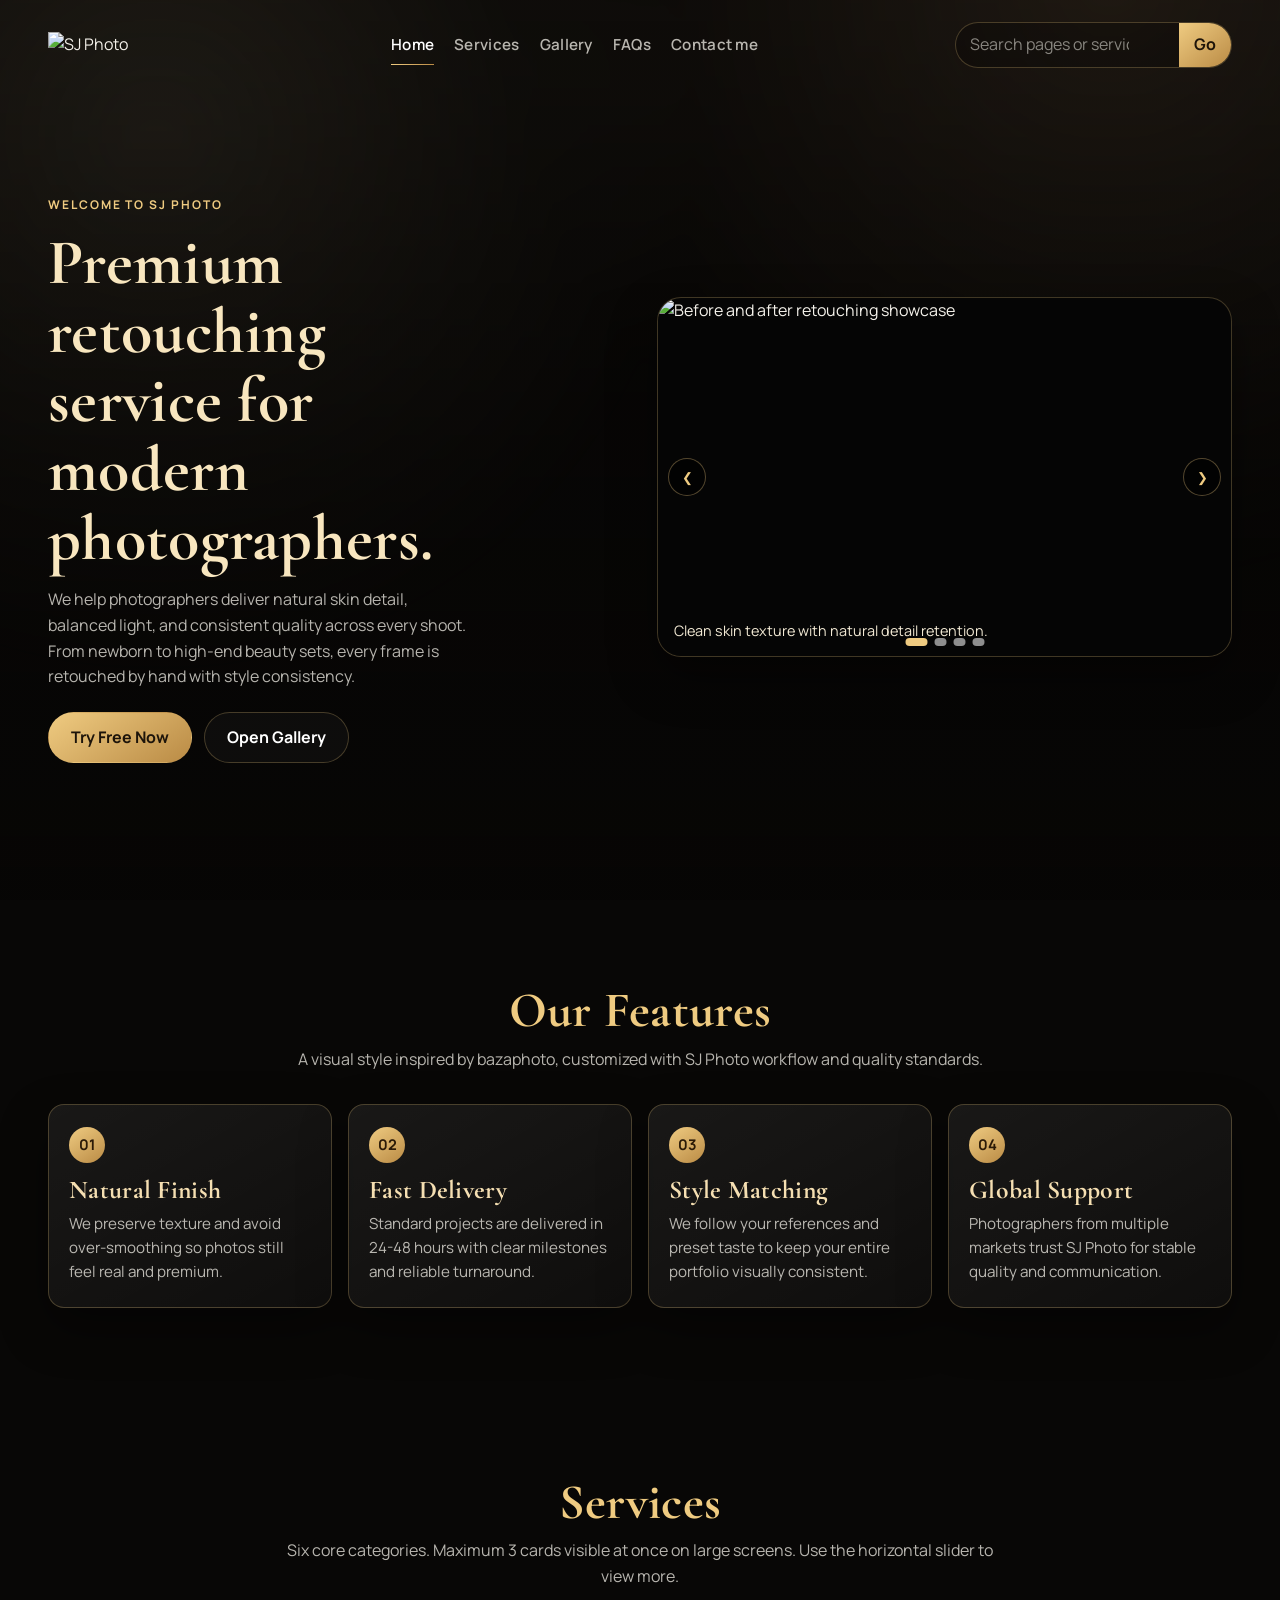
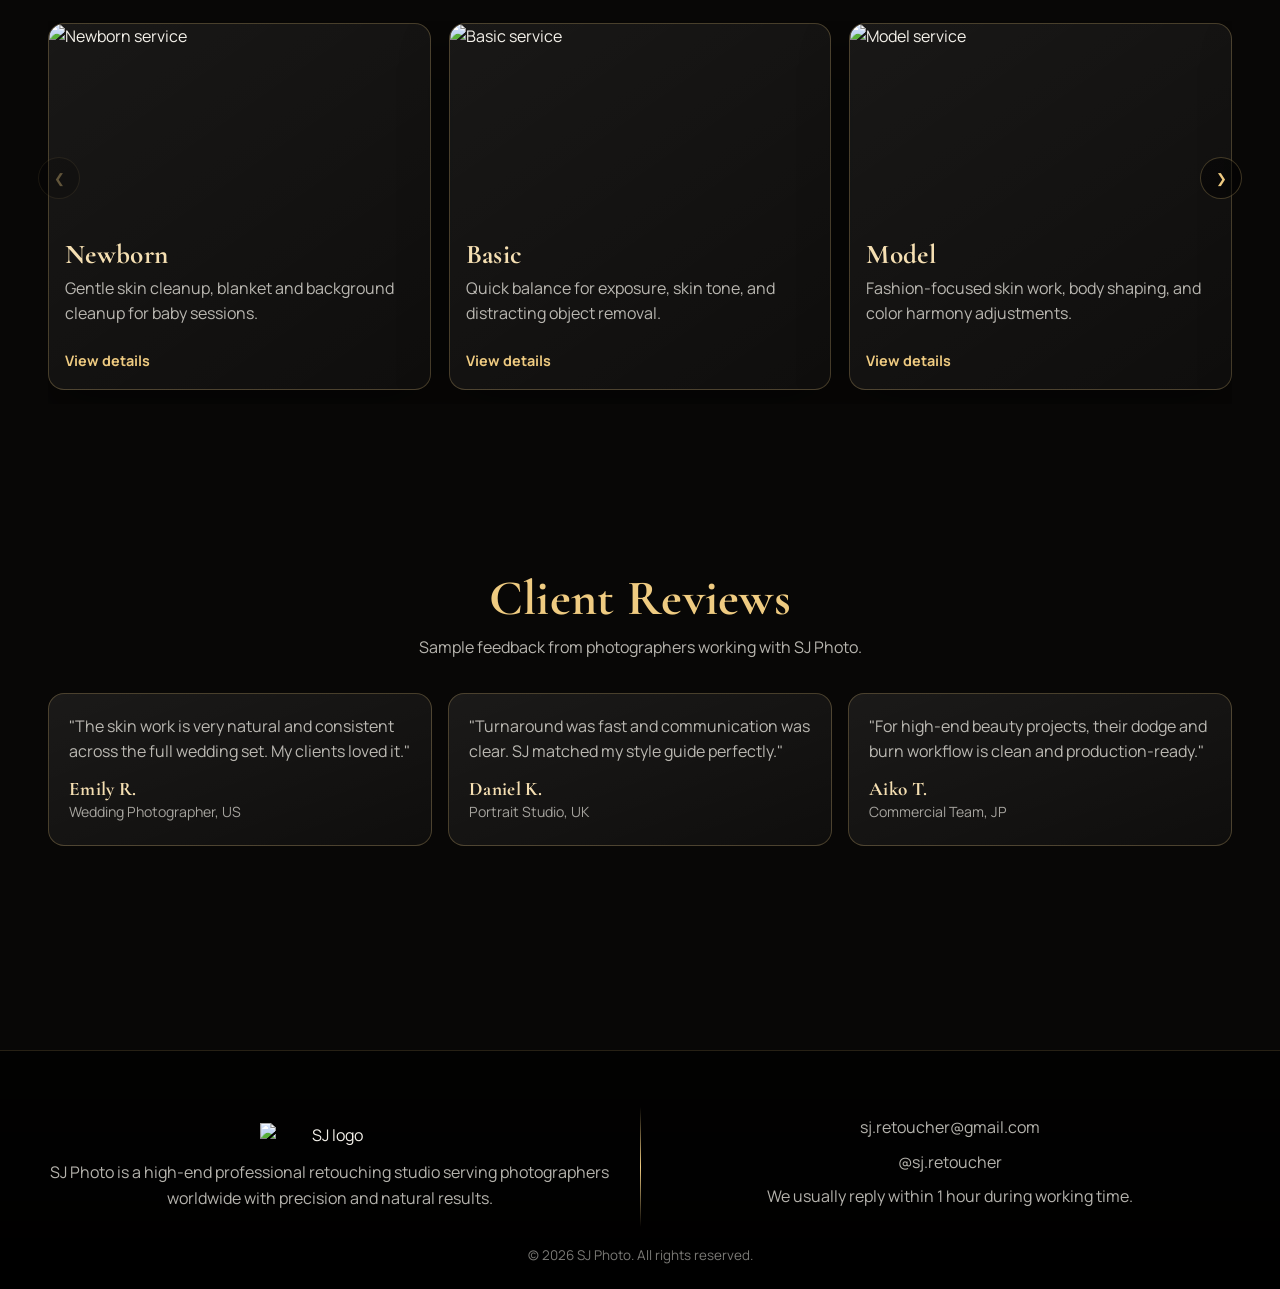
==== commit aa77c892: "Add files via upload Signed-off-by: sjretouch <sj.retoucher@gmail.com>" ====
--- a/index.html
+++ b/index.html
@@ -1,571 +1,223 @@
-<!DOCTYPE html>
-<html lang="en">
-<head>
-  <meta charset="UTF-8" />
-  <meta name="viewport" content="width=device-width, initial-scale=1.0" />
-  <title>SJ Photo | Professional Retouching</title>
-  <meta name="description" content="Professional photo retouching for newborn, portrait, maternity, model and high-end edits. Fast turnaround and consistent style." />
-  <meta name="theme-color" content="#0f0f0f" />
-
-  <meta property="og:title" content="SJ Photo | Professional Retouching" />
-  <meta property="og:description" content="High-end natural retouching service with fast turnaround." />
-  <meta property="og:type" content="website" />
-
-  <link rel="preconnect" href="https://fonts.googleapis.com" />
-  <link rel="preconnect" href="https://fonts.gstatic.com" crossorigin />
-  <link rel="preconnect" href="https://cdnjs.cloudflare.com" />
-  <link href="https://fonts.googleapis.com/css2?family=Poppins:wght@300;400;600;700&display=swap" rel="stylesheet" />
-  <link rel="stylesheet" href="https://cdnjs.cloudflare.com/ajax/libs/font-awesome/6.5.0/css/all.min.css" />
-
-  <style>
-    :root{
-      --gold:#ffd700;
-      --gold-dark:#b8860b;
-      --bg:#0f0f0f;
-      --white:#fff;
-    }
-
-    *{margin:0;padding:0;box-sizing:border-box;font-family:'Poppins',sans-serif;}
-    html{scroll-behavior:smooth;}
-    img{max-width:100%;display:block;}
-
-    body{
-      color:var(--white);
-      background:url('https://images.unsplash.com/photo-1516035069371-29a1b244cc32?q=80&w=1920') no-repeat center center/cover;
-      background-attachment:fixed;
-    }
-
-    body::before{
-      content:"";
-      position:fixed;
-      inset:0;
-      background:rgba(0,0,0,0.85);
-      backdrop-filter:blur(8px);
-      z-index:-1;
-    }
-
-    section{
-      padding:110px 8%;
-      content-visibility:auto;
-      contain-intrinsic-size:1px 800px;
-    }
-
-    h2{
-      text-align:center;
-      font-size:40px;
-      color:var(--gold);
-      margin-bottom:60px;
-      position:relative;
-    }
-
-    h2::after{
-      content:"";
-      width:80px;
-      height:3px;
-      background:var(--gold);
-      display:block;
-      margin:15px auto 0;
-    }
-
-    header{
-      position:fixed;
-      top:0;
-      width:100%;
-      display:flex;
-      justify-content:space-between;
-      align-items:center;
-      padding:25px 8%;
-      background:rgba(0,0,0,0.95);
-      z-index:1000;
-    }
-
-    .logo{height:80px;cursor:pointer;}
-
-    nav a{
-      color:var(--white);
-      margin-left:35px;
-      text-decoration:none;
-      font-weight:500;
-      transition:.3s;
-    }
-
-    nav a:hover{color:var(--gold);}
-
-    .hero{
-      display:flex;
-      justify-content:space-between;
-      align-items:center;
-      gap:60px;
-      padding-top:170px;
-      min-height:95vh;
-    }
-
-    .hero-text{flex:1;}
-    .hero-text h1{font-size:52px;color:var(--gold);margin-bottom:20px;}
-    .hero-text p{font-size:20px;margin-bottom:30px;opacity:.9;}
-
-    .btn{
-      display:inline-block;
-      padding:16px 35px;
-      background:linear-gradient(45deg,var(--gold),var(--gold-dark));
-      color:#000;
-      border-radius:30px;
-      font-weight:600;
-      text-decoration:none;
-      transition:.3s;
-    }
-
-    .btn:hover{transform:scale(1.05);}
-
-    .slider{
-      flex:1;
-      max-width:1060px;
-      aspect-ratio:8/5;
-      overflow:hidden;
-      border-radius:25px;
-      position:relative;
-      box-shadow:0 0 60px rgba(255,215,0,.6);
-    }
-
-    .slides{
-      display:flex;
-      height:100%;
-      transition:transform .8s cubic-bezier(.77,0,.18,1);
-      will-change:transform;
-    }
-
-    .slides img{
-      flex:0 0 100%;
-      height:100%;
-      object-fit:cover;
-    }
-
-    .slider-btn{
-      position:absolute;
-      top:50%;
-      transform:translateY(-50%);
-      background:rgba(0,0,0,.6);
-      border:none;
-      color:var(--gold);
-      font-size:22px;
-      padding:10px 14px;
-      cursor:pointer;
-      border-radius:50%;
-    }
-
-    .prev{left:15px;}
-    .next{right:15px;}
-
-    .dots{
-      position:absolute;
-      bottom:15px;
-      left:50%;
-      transform:translateX(-50%);
-      display:flex;
-      gap:8px;
-    }
-
-    .dot{
-      width:10px;
-      height:10px;
-      border-radius:50%;
-      border:none;
-      background:#fff;
-      opacity:.5;
-      cursor:pointer;
-      padding:0;
-    }
-
-    .dot.active{background:var(--gold);opacity:1;}
-
-    .grid{
-      display:grid;
-      grid-template-columns:repeat(3,1fr);
-      gap:40px;
-    }
-
-    .card{
-      background:rgba(255,255,255,.05);
-      border:1px solid rgba(255,215,0,.4);
-      border-radius:25px;
-      overflow:hidden;
-      transition:.3s;
-      backdrop-filter:blur(10px);
-    }
-
-    .card:hover{
-      transform:translateY(-10px);
-      box-shadow:0 0 35px rgba(255,215,0,.4);
-    }
-
-    .card img{
-      width:100%;
-      aspect-ratio:4/5;
-      object-fit:cover;
-    }
-
-    .card-content{padding:25px;}
-    .card h3{color:var(--gold);margin-bottom:8px;}
-    .price{font-size:20px;margin-bottom:15px;}
-    .card ul{list-style:none;font-size:14px;margin-bottom:20px;}
-    .card ul li{margin-bottom:6px;}
-
-    .feedback{
-      display:grid;
-      grid-template-columns:repeat(3,1fr);
-      gap:30px;
-    }
-
-    .feedback-item{
-      background:rgba(255,255,255,.05);
-      padding:25px;
-      border-radius:20px;
-    }
-
-    .faq-item{
-      background:rgba(255,255,255,.05);
-      padding:20px;
-      margin-bottom:20px;
-      border-radius:15px;
-    }
-
-    form{
-      max-width:600px;
-      margin:auto;
-      display:flex;
-      flex-direction:column;
-      gap:15px;
-    }
-
-    form input, form select, form textarea{
-      padding:12px;
-      border-radius:10px;
-      border:none;
-    }
-
-    form button{
-      padding:14px;
-      border:none;
-      border-radius:30px;
-      background:linear-gradient(45deg,var(--gold),var(--gold-dark));
-      font-weight:600;
-      cursor:pointer;
-    }
-
-    .float-insta, .float-quote{
-      position:fixed;
-      right:20px;
-      padding:15px;
-      border-radius:50%;
-      color:#fff;
-      font-size:20px;
-      z-index:1000;
-    }
-
-    .float-insta{bottom:90px;background:#E1306C;}
-    .float-quote{bottom:20px;background:var(--gold);color:#000;}
-
-    footer{
-      background:rgba(0,0,0,.95);
-      padding:80px 8%;
-      display:flex;
-      justify-content:space-between;
-      flex-wrap:wrap;
-      gap:50px;
-    }
-
-    .footer-left img{width:140px;margin-bottom:20px;}
-    .footer-left p{max-width:400px;line-height:1.6;opacity:.85;}
-    .footer-right h4{color:var(--gold);margin-bottom:15px;}
-    .footer-right p{margin-bottom:10px;}
-
-    @media (max-width:1100px){
-      .hero{flex-direction:column;text-align:center;}
-      .grid{grid-template-columns:1fr;}
-      .feedback{grid-template-columns:1fr;}
-    }
-
-    @media (max-width:768px){
-      body{background-attachment:scroll;}
-      .hero-text h1{font-size:36px;}
-      .hero-text p{font-size:17px;}
-      nav a{margin-left:16px;}
-    }
-
-    @media (prefers-reduced-motion:reduce){
-      *{
-        animation:none !important;
-        transition:none !important;
-        scroll-behavior:auto !important;
-      }
-    }
-  </style>
-</head>
-
-<body>
-  <header>
-    <img
-      src="https://github.com/sjretouch/sjretouch/blob/main/2.png?raw=true"
-      class="logo"
-      alt="SJ Photo Logo"
-      width="140"
-      height="80"
-      decoding="async"
-      onclick="window.scrollTo({top:0,behavior:'smooth'})"
-    />
-    <nav aria-label="Main navigation">
-      <a href="#">Home</a>
-      <a href="#services">Services</a>
-      <a href="https://www.instagram.com/sj.retoucher/" target="_blank" rel="noopener noreferrer">Gallery</a>
-      <a href="#faq">FAQ</a>
-      <a href="#contact">Contact Us</a>
-    </nav>
-  </header>
-
-  <section class="hero">
-    <div class="hero-text">
-      <h1>Welcome to SJphoto</h1>
-      <p>We are the best choice to help you increase the attraction to your product.</p>
-      <a href="#contact" class="btn">Try Free Now</a>
-    </div>
-
-    <div class="slider" id="slider" aria-label="Portfolio slider">
-      <div class="slides" id="slides">
-        <img src="https://images.unsplash.com/photo-1529626455594-4ff0802cfb7e?w=1400" alt="Retouched portrait sample 1" width="1400" height="875" fetchpriority="high" decoding="async" />
-        <img src="https://images.unsplash.com/photo-1494790108377-be9c29b29330?w=1400" alt="Retouched portrait sample 2" width="1400" height="875" loading="lazy" decoding="async" />
-        <img src="https://images.unsplash.com/photo-1534528741775-53994a69daeb?w=1400" alt="Retouched portrait sample 3" width="1400" height="875" loading="lazy" decoding="async" />
-        <img src="https://images.unsplash.com/photo-1487412720507-e7ab37603c6f?w=1400" alt="Retouched portrait sample 4" width="1400" height="875" loading="lazy" decoding="async" />
-        <img src="https://images.unsplash.com/photo-1544005313-94ddf0286df2?w=1400" alt="Retouched portrait sample 5" width="1400" height="875" loading="lazy" decoding="async" />
-      </div>
-      <button class="slider-btn prev" type="button" aria-label="Previous slide" onclick="prevSlide()"><i class="fas fa-chevron-left"></i></button>
-      <button class="slider-btn next" type="button" aria-label="Next slide" onclick="nextSlide()"><i class="fas fa-chevron-right"></i></button>
-      <div class="dots" id="dots" aria-label="Slide dots"></div>
-    </div>
-  </section>
-
-  <section id="services">
-    <h2>Services</h2>
-    <div class="grid">
-      <div class="card">
-        <img src="https://images.unsplash.com/photo-1519681393784-d120267933ba?w=800" alt="Newborn and basic retouching" width="800" height="1000" loading="lazy" decoding="async" />
-        <div class="card-content">
-          <h3>Newborn & Basic</h3>
-          <div class="price">$2 / image</div>
-          <ul>
-            <li>Background Removal</li>
-            <li>Eyes and face retouching</li>
-            <li>Skin smoothing & blemish removal</li>
-            <li>Lighting & brightness adjustment</li>
-            <li>Match your retouching style</li>
-          </ul>
-          <a href="#contact" class="btn">Get Quote</a>
-        </div>
-      </div>
-
-      <div class="card">
-        <img src="https://images.unsplash.com/photo-1524504388940-b1c1722653e1?w=800" alt="Portrait retouching" width="800" height="1000" loading="lazy" decoding="async" />
-        <div class="card-content">
-          <h3>Portrait</h3>
-          <div class="price">$4 / image</div>
-          <ul>
-            <li>Skin retouching</li>
-            <li>Body liquefy</li>
-            <li>Hair retouching</li>
-            <li>Objects removal</li>
-            <li>Following Clients’ Style</li>
-          </ul>
-          <a href="#contact" class="btn">Get Quote</a>
-        </div>
-      </div>
-
-      <div class="card">
-        <img src="https://images.unsplash.com/photo-1492724441997-5dc865305da7?w=800" alt="Maternity retouching" width="800" height="1000" loading="lazy" decoding="async" />
-        <div class="card-content">
-          <h3>Maternity</h3>
-          <div class="price">$4 / image</div>
-          <ul>
-            <li>Face beauty retouch</li>
-            <li>Skin tone smoothing</li>
-            <li>Teeth whitening</li>
-            <li>Wrinkle removal</li>
-            <li>Hair retouching</li>
-          </ul>
-          <a href="#contact" class="btn">Get Quote</a>
-        </div>
-      </div>
-
-      <div class="card">
-        <img src="https://images.unsplash.com/photo-1503023345310-bd7c1de61c7d?w=800" alt="Model retouching" width="800" height="1000" loading="lazy" decoding="async" />
-        <div class="card-content">
-          <h3>Model</h3>
-          <div class="price">$4 / image</div>
-          <ul>
-            <li>Skin softening</li>
-            <li>Body slimming</li>
-            <li>Color correction</li>
-            <li>Background retouching</li>
-            <li>Sharpness enhancement</li>
-          </ul>
-          <a href="#contact" class="btn">Get Quote</a>
-        </div>
-      </div>
-
-      <div class="card">
-        <img src="https://images.unsplash.com/photo-1517841905240-472988babdf9?w=800" alt="High-end retouching" width="800" height="1000" loading="lazy" decoding="async" />
-        <div class="card-content">
-          <h3>High-End</h3>
-          <div class="price">$7 / image</div>
-          <ul>
-            <li>Dodge & Burn</li>
-            <li>Digital airbrushing</li>
-            <li>Digital makeup</li>
-            <li>Light & exposure levels</li>
-            <li>Blemishes removal</li>
-          </ul>
-          <a href="#contact" class="btn">Get Quote</a>
-        </div>
-      </div>
-    </div>
-  </section>
-
-  <section>
-    <h2>Client Feedback</h2>
-    <div class="feedback">
-      <div class="feedback-item">🇺🇸 Sarah M. – “Outstanding quality and natural finish!”</div>
-      <div class="feedback-item">🇺🇸 David R. – “Fast turnaround and consistent results.”</div>
-      <div class="feedback-item">🇺🇸 Jessica L. – “My trusted retoucher for all sessions.”</div>
-    </div>
-  </section>
-
-  <section id="faq">
-    <h2>FAQs</h2>
-    <div class="faq-item"><strong>Delivery time?</strong><br />24–48 hours depending on volume.</div>
-    <div class="faq-item"><strong>Bulk discount?</strong><br />Yes, contact for custom pricing.</div>
-    <div class="faq-item"><strong>Match my style?</strong><br />Absolutely.</div>
-    <div class="faq-item"><strong>International clients?</strong><br />Yes, worldwide.</div>
-    <div class="faq-item"><strong>Revisions?</strong><br />Minor revisions included.</div>
-    <div class="faq-item"><strong>Payment methods?</strong><br />PayPal & bank transfer.</div>
-  </section>
-
-  <section id="contact">
-    <h2>Send Your Images & Get a Quote</h2>
-    <p style="text-align:center;margin-bottom:25px;">
-      Tell me about your project and how many images you have. I’ll reply with a clear quote and turnaround time.<br />
-      Working hours: usually reply within a few working hours.
-    </p>
-
-    <form action="https://formspree.io/f/xbdagqon" method="POST">
-      <input type="text" name="name" placeholder="Your Name" required />
-      <input type="email" name="email" placeholder="Your Email / Contact" required />
-      <select name="photo_type" required>
-        <option value="" selected disabled>Select Photo Type</option>
-        <option>Newborn</option>
-        <option>Portrait</option>
-        <option>Maternity</option>
-        <option>Model</option>
-        <option>High-End</option>
-      </select>
-      <input type="text" name="image_link" placeholder="Image Link (Drive, Dropbox...)" />
-      <textarea name="details" rows="5" placeholder="Project Details"></textarea>
-      <button type="submit">Send Request</button>
-    </form>
-  </section>
-
-  <a href="https://www.instagram.com/sj.retoucher/" target="_blank" rel="noopener noreferrer" class="float-insta" aria-label="Open Instagram">
-    <i class="fab fa-instagram"></i>
-  </a>
-  <a href="#contact" class="float-quote" aria-label="Go to contact form">
-    <i class="fas fa-paper-plane"></i>
-  </a>
-
-  <footer>
-    <div class="footer-left">
-      <img
-        src="https://github.com/sjretouch/sjretouch/blob/main/2.png?raw=true"
-        alt="SJ Photo Logo"
-        width="140"
-        height="80"
-        loading="lazy"
-        decoding="async"
-      />
-      <p>Professional retouching service helping photographers elevate their work with natural, high-end results.</p>
-    </div>
-
-    <div class="footer-right">
-      <h4>Contact</h4>
-      <p><i class="fas fa-envelope"></i> sj.retoucher@gmail.com</p>
-      <p><i class="fab fa-instagram"></i> @sj.retoucher</p>
-    </div>
-  </footer>
-
-  <script>
-    const slider = document.getElementById("slider");
-    const slides = document.getElementById("slides");
-    const dotsContainer = document.getElementById("dots");
-    const total = slides.children.length;
-    let index = 0;
-    let intervalId = null;
-    const AUTOPLAY_MS = 4000;
-
-    function updateSlider() {
-      slides.style.transform = `translateX(-${index * 100}%)`;
-      dotsContainer.querySelectorAll(".dot").forEach((dot, i) => {
-        dot.classList.toggle("active", i === index);
-      });
-    }
-
-    function nextSlide() {
-      index = (index + 1) % total;
-      updateSlider();
-    }
-
-    function prevSlide() {
-      index = (index - 1 + total) % total;
-      updateSlider();
-    }
-
-    function createDots() {
-      const frag = document.createDocumentFragment();
-      for (let i = 0; i < total; i++) {
-        const dot = document.createElement("button");
-        dot.type = "button";
-        dot.className = "dot" + (i === 0 ? " active" : "");
-        dot.setAttribute("aria-label", `Go to slide ${i + 1}`);
-        dot.addEventListener("click", () => {
-          index = i;
-          updateSlider();
-          restartAuto();
-        });
-        frag.appendChild(dot);
-      }
-      dotsContainer.appendChild(frag);
-    }
-
-    function startAuto() {
-      if (intervalId) return;
-      intervalId = setInterval(nextSlide, AUTOPLAY_MS);
-    }
-
-    function stopAuto() {
-      clearInterval(intervalId);
-      intervalId = null;
-    }
-
-    function restartAuto() {
-      stopAuto();
-      startAuto();
-    }
-
-    slider.addEventListener("mouseenter", stopAuto);
-    slider.addEventListener("mouseleave", startAuto);
-
-    document.addEventListener("visibilitychange", () => {
-      if (document.hidden) stopAuto();
-      else startAuto();
-    });
-
-    createDots();
-    startAuto();
-  </script>
-</body>
+﻿<!DOCTYPE html>
+<html lang="en">
+<head>
+  <meta charset="UTF-8" />
+  <meta name="viewport" content="width=device-width, initial-scale=1.0" />
+  <title>SJ Photo | Home</title>
+  <meta name="description" content="SJ Photo home page with services, features and reviews." />
+  <link rel="preconnect" href="https://fonts.googleapis.com" />
+  <link rel="preconnect" href="https://fonts.gstatic.com" crossorigin />
+  <link href="https://fonts.googleapis.com/css2?family=Cormorant+Garamond:wght@500;600;700&family=Manrope:wght@400;500;600;700&display=swap" rel="stylesheet" />
+  <link rel="stylesheet" href="styles.css" />
+</head>
+<body>
+<header class="main-header">
+  <div class="header-shell">
+    <a class="logo" href="index.html"><img src="https://github.com/sjretouch/sjretouch/blob/main/2.png?raw=true" alt="SJ Photo" /></a>
+
+    <button class="nav-toggle" type="button" aria-label="Open menu" aria-expanded="false">
+      <span></span><span></span><span></span>
+    </button>
+
+    <nav id="nav-menu" class="nav-menu">
+      <a href="index.html">Home</a>
+      <a href="services.html">Services</a>
+      <a href="gallery.html">Gallery</a>
+      <a href="faqs.html">FAQs</a>
+      <a href="contact.html">Contact me</a>
+    </nav>
+
+    <form id="site-search-form" class="search-form" role="search">
+      <input id="site-search-input" type="search" list="search-options" placeholder="Search pages or services" aria-label="Search" />
+      <button type="submit">Go</button>
+      <datalist id="search-options">
+        <option value="Home"></option>
+        <option value="Services"></option>
+        <option value="Gallery"></option>
+        <option value="FAQs"></option>
+        <option value="Contact me"></option>
+        <option value="Newborn"></option>
+        <option value="Basic"></option>
+        <option value="Model"></option>
+        <option value="Maternity"></option>
+        <option value="High-end"></option>
+        <option value="Other"></option>
+      </datalist>
+      <span class="search-message" id="search-message">No direct match found.</span>
+    </form>
+  </div>
+</header>
+
+<main>
+  <section class="hero" id="home">
+    <div class="hero-copy">
+      <span class="eyebrow">Welcome to SJ Photo</span>
+      <h1>Premium retouching service for modern photographers.</h1>
+      <p>We help photographers deliver natural skin detail, balanced light, and consistent quality across every shoot. From newborn to high-end beauty sets, every frame is retouched by hand with style consistency.</p>
+      <div class="hero-actions">
+        <a class="btn btn-primary" href="contact.html">Try Free Now</a>
+        <a class="btn btn-ghost" href="gallery.html">Open Gallery</a>
+      </div>
+    </div>
+
+    <div class="hero-slider" data-hero-slider>
+      <div class="hero-track">
+        <figure class="hero-slide">
+          <img src="https://github.com/sjretouch/sjretouch/blob/main/BA.jpg?raw=true" alt="Before and after retouching showcase" />
+          <figcaption>Clean skin texture with natural detail retention.</figcaption>
+        </figure>
+        <figure class="hero-slide">
+          <img src="https://github.com/sjretouch/sjretouch/blob/main/BA%202.jpg?raw=true" alt="Portrait retouching result" />
+          <figcaption>Balanced tones for portrait and studio sessions.</figcaption>
+        </figure>
+        <figure class="hero-slide">
+          <img src="https://github.com/sjretouch/sjretouch/blob/main/BA%205.jpg?raw=true" alt="Maternity retouching sample" />
+          <figcaption>Soft highlights and polished maternity look.</figcaption>
+        </figure>
+        <figure class="hero-slide">
+          <img src="https://github.com/sjretouch/sjretouch/blob/main/BA%208.jpg?raw=true" alt="High-end retouching sample" />
+          <figcaption>Editorial-grade finish for commercial quality.</figcaption>
+        </figure>
+      </div>
+      <button class="slider-control prev" type="button" aria-label="Previous slide">&#10094;</button>
+      <button class="slider-control next" type="button" aria-label="Next slide">&#10095;</button>
+      <div class="slider-dots"></div>
+    </div>
+  </section>
+
+  <section>
+    <div class="section-heading">
+      <h2>Our Features</h2>
+      <p>A visual style inspired by bazaphoto, customized with SJ Photo workflow and quality standards.</p>
+    </div>
+
+    <div class="features-grid">
+      <article class="feature-card">
+        <div class="icon">01</div>
+        <h3>Natural Finish</h3>
+        <p>We preserve texture and avoid over-smoothing so photos still feel real and premium.</p>
+      </article>
+      <article class="feature-card">
+        <div class="icon">02</div>
+        <h3>Fast Delivery</h3>
+        <p>Standard projects are delivered in 24-48 hours with clear milestones and reliable turnaround.</p>
+      </article>
+      <article class="feature-card">
+        <div class="icon">03</div>
+        <h3>Style Matching</h3>
+        <p>We follow your references and preset taste to keep your entire portfolio visually consistent.</p>
+      </article>
+      <article class="feature-card">
+        <div class="icon">04</div>
+        <h3>Global Support</h3>
+        <p>Photographers from multiple markets trust SJ Photo for stable quality and communication.</p>
+      </article>
+    </div>
+  </section>
+
+  <section>
+    <div class="section-heading">
+      <h2>Services</h2>
+      <p>Six core categories. Maximum 3 cards visible at once on large screens. Use the horizontal slider to view more.</p>
+    </div>
+
+    <div class="services-carousel-wrap">
+      <button class="carousel-btn prev" type="button" data-services-prev aria-label="Scroll services left">&#10094;</button>
+      <div class="services-carousel" data-service-carousel>
+        <a class="service-tile" href="service-newborn.html">
+          <img src="https://github.com/sjretouch/sjretouch/blob/main/Newborn.jpg?raw=true" alt="Newborn service" />
+          <div class="body">
+            <h3>Newborn</h3>
+            <p>Gentle skin cleanup, blanket and background cleanup for baby sessions.</p>
+            <span>View details</span>
+          </div>
+        </a>
+        <a class="service-tile" href="service-basic.html">
+          <img src="https://github.com/sjretouch/sjretouch/blob/main/BA%203.jpg?raw=true" alt="Basic service" />
+          <div class="body">
+            <h3>Basic</h3>
+            <p>Quick balance for exposure, skin tone, and distracting object removal.</p>
+            <span>View details</span>
+          </div>
+        </a>
+        <a class="service-tile" href="service-model.html">
+          <img src="https://github.com/sjretouch/sjretouch/blob/main/model.jpg?raw=true" alt="Model service" />
+          <div class="body">
+            <h3>Model</h3>
+            <p>Fashion-focused skin work, body shaping, and color harmony adjustments.</p>
+            <span>View details</span>
+          </div>
+        </a>
+        <a class="service-tile" href="service-maternity.html">
+          <img src="https://github.com/sjretouch/sjretouch/blob/main/Bau.jpg?raw=true" alt="Maternity service" />
+          <div class="body">
+            <h3>Maternity</h3>
+            <p>Soft beauty retouch and elegant skin tone rendering for maternity portraits.</p>
+            <span>View details</span>
+          </div>
+        </a>
+        <a class="service-tile" href="service-high-end.html">
+          <img src="https://github.com/sjretouch/sjretouch/blob/main/high%20end.jpg?raw=true" alt="High-end service" />
+          <div class="body">
+            <h3>High-end</h3>
+            <p>Dodge & burn, beauty cleanup, and editorial finishing for top-quality output.</p>
+            <span>View details</span>
+          </div>
+        </a>
+        <a class="service-tile" href="service-other.html">
+          <img src="https://github.com/sjretouch/sjretouch/blob/main/portrait.jpg?raw=true" alt="Other service" />
+          <div class="body">
+            <h3>Other</h3>
+            <p>Custom retouch projects for events, product campaigns, and unique requests.</p>
+            <span>View details</span>
+          </div>
+        </a>
+      </div>
+      <button class="carousel-btn next" type="button" data-services-next aria-label="Scroll services right">&#10095;</button>
+    </div>
+  </section>
+
+  <section>
+    <div class="section-heading">
+      <h2>Client Reviews</h2>
+      <p>Sample feedback from photographers working with SJ Photo.</p>
+    </div>
+
+    <div class="testimonial-grid">
+      <article class="testimonial">
+        <p>"The skin work is very natural and consistent across the full wedding set. My clients loved it."</p>
+        <h3>Emily R.</h3>
+        <span>Wedding Photographer, US</span>
+      </article>
+      <article class="testimonial">
+        <p>"Turnaround was fast and communication was clear. SJ matched my style guide perfectly."</p>
+        <h3>Daniel K.</h3>
+        <span>Portrait Studio, UK</span>
+      </article>
+      <article class="testimonial">
+        <p>"For high-end beauty projects, their dodge and burn workflow is clean and production-ready."</p>
+        <h3>Aiko T.</h3>
+        <span>Commercial Team, JP</span>
+      </article>
+    </div>
+  </section>
+</main>
+
+<footer class="footer">
+  <div class="footer-container">
+    <div class="footer-left">
+      <img src="https://github.com/sjretouch/sjretouch/blob/main/2.png?raw=true" class="footer-logo" alt="SJ logo" />
+      <p class="footer-about">SJ Photo is a high-end professional retouching studio serving photographers worldwide with precision and natural results.</p>
+    </div>
+    <div class="footer-divider"></div>
+    <div class="footer-right">
+      <p>sj.retoucher@gmail.com</p>
+      <p>@sj.retoucher</p>
+      <p>We usually reply within 1 hour during working time.</p>
+    </div>
+  </div>
+  <div class="footer-bottom">&copy; 2026 SJ Photo. All rights reserved.</div>
+</footer>
+<script src="script.js"></script>
+</body>
 </html>
--- a/styles.css
+++ b/styles.css
@@ -0,0 +1,1010 @@
+﻿:root {
+  --bg: #080706;
+  --bg-soft: #12100e;
+  --panel: rgba(255, 255, 255, 0.06);
+  --panel-strong: rgba(255, 255, 255, 0.1);
+  --line: rgba(239, 203, 129, 0.25);
+  --text: #f4f1ea;
+  --muted: rgba(244, 241, 234, 0.74);
+  --gold: #efcb81;
+  --gold-deep: #ba8b45;
+  --danger: #f06a52;
+  --radius-lg: 24px;
+  --radius-md: 16px;
+  --max: 1220px;
+  --shadow: 0 20px 48px rgba(0, 0, 0, 0.42);
+}
+
+* {
+  box-sizing: border-box;
+}
+
+html {
+  scroll-behavior: smooth;
+}
+
+body {
+  margin: 0;
+  font-family: "Manrope", "Segoe UI", sans-serif;
+  color: var(--text);
+  background: var(--bg);
+  line-height: 1.6;
+  min-height: 100vh;
+  position: relative;
+}
+
+body::before {
+  content: "";
+  position: fixed;
+  inset: -24px;
+  background:
+    radial-gradient(circle at 15% 18%, rgba(239, 203, 129, 0.16), transparent 38%),
+    radial-gradient(circle at 84% 3%, rgba(200, 145, 76, 0.2), transparent 40%),
+    url("https://images.unsplash.com/photo-1516035069371-29a1b244cc32?auto=format&fit=crop&w=1920&q=80") center / cover no-repeat;
+  filter: blur(6px) saturate(0.65);
+  transform: scale(1.04);
+  z-index: -2;
+  pointer-events: none;
+}
+
+body::after {
+  content: "";
+  position: fixed;
+  inset: 0;
+  background: linear-gradient(to bottom, rgba(7, 6, 5, 0.32), rgba(7, 6, 5, 0.9));
+  z-index: -1;
+  pointer-events: none;
+}
+
+a {
+  color: inherit;
+  text-decoration: none;
+}
+
+img {
+  max-width: 100%;
+  display: block;
+}
+
+h1,
+h2,
+h3,
+h4 {
+  margin: 0;
+  font-family: "Cormorant Garamond", Georgia, serif;
+  letter-spacing: 0.3px;
+  line-height: 1.08;
+}
+
+p {
+  margin: 0;
+}
+
+.main-header {
+  position: fixed;
+  inset: 0 0 auto 0;
+  z-index: 1000;
+  background: rgba(6, 6, 6, 0);
+  border-bottom: 1px solid transparent;
+  transition: background 0.28s ease, backdrop-filter 0.28s ease, border-color 0.28s ease, box-shadow 0.28s ease;
+}
+
+.main-header.scrolled {
+  background: rgba(8, 7, 6, 0.92);
+  backdrop-filter: blur(10px);
+  border-color: rgba(239, 203, 129, 0.2);
+  box-shadow: 0 10px 28px rgba(0, 0, 0, 0.35);
+}
+
+.header-shell {
+  max-width: var(--max);
+  margin: 0 auto;
+  min-height: 90px;
+  padding: 16px 18px;
+  display: grid;
+  grid-template-columns: auto 1fr auto;
+  align-items: center;
+  gap: 18px;
+}
+
+.logo img {
+  width: 146px;
+  height: auto;
+}
+
+.nav-toggle {
+  display: none;
+  width: 42px;
+  height: 42px;
+  border-radius: 12px;
+  border: 1px solid var(--line);
+  background: rgba(255, 255, 255, 0.04);
+  cursor: pointer;
+  position: relative;
+}
+
+.nav-toggle span {
+  position: absolute;
+  left: 10px;
+  right: 10px;
+  height: 2px;
+  background: var(--gold);
+  transition: transform 0.2s ease, opacity 0.2s ease;
+}
+
+.nav-toggle span:nth-child(1) {
+  top: 13px;
+}
+
+.nav-toggle span:nth-child(2) {
+  top: 20px;
+}
+
+.nav-toggle span:nth-child(3) {
+  top: 27px;
+}
+
+.nav-toggle.is-open span:nth-child(1) {
+  transform: translateY(7px) rotate(45deg);
+}
+
+.nav-toggle.is-open span:nth-child(2) {
+  opacity: 0;
+}
+
+.nav-toggle.is-open span:nth-child(3) {
+  transform: translateY(-7px) rotate(-45deg);
+}
+
+.nav-menu {
+  justify-self: center;
+  display: flex;
+  align-items: center;
+  gap: 20px;
+}
+
+.nav-menu a {
+  color: var(--muted);
+  font-size: 0.95rem;
+  font-weight: 600;
+  letter-spacing: 0.02em;
+  position: relative;
+  transition: color 0.2s ease;
+}
+
+.nav-menu a::after {
+  content: "";
+  position: absolute;
+  left: 0;
+  bottom: -8px;
+  width: 0;
+  height: 1px;
+  background: linear-gradient(90deg, var(--gold), var(--gold-deep));
+  transition: width 0.24s ease;
+}
+
+.nav-menu a:hover,
+.nav-menu a.is-active {
+  color: #fff;
+}
+
+.nav-menu a:hover::after,
+.nav-menu a.is-active::after {
+  width: 100%;
+}
+
+.search-form {
+  display: flex;
+  align-items: center;
+  border: 1px solid var(--line);
+  border-radius: 999px;
+  overflow: hidden;
+  background: rgba(0, 0, 0, 0.25);
+  min-width: 240px;
+}
+
+.search-form input {
+  width: 100%;
+  border: 0;
+  outline: none;
+  padding: 9px 14px;
+  background: transparent;
+  color: #fff;
+  font: inherit;
+}
+
+.search-form input::placeholder {
+  color: rgba(244, 241, 234, 0.52);
+}
+
+.search-form button {
+  border: 0;
+  padding: 9px 15px;
+  background: linear-gradient(140deg, var(--gold), var(--gold-deep));
+  color: #1e1409;
+  font: inherit;
+  font-weight: 700;
+  cursor: pointer;
+}
+
+.search-message {
+  position: absolute;
+  top: calc(100% + 8px);
+  right: 0;
+  color: #ffd9cf;
+  font-size: 0.78rem;
+  opacity: 0;
+  transform: translateY(-4px);
+  transition: opacity 0.2s ease, transform 0.2s ease;
+}
+
+.search-message.show {
+  opacity: 1;
+  transform: translateY(0);
+}
+
+main {
+  max-width: var(--max);
+  margin: 0 auto;
+  padding: 0 18px 80px;
+}
+
+section {
+  padding: 84px 0;
+}
+
+.page-hero {
+  padding-top: 148px;
+  text-align: center;
+}
+
+.page-hero h1 {
+  font-size: clamp(2.5rem, 6vw, 4.5rem);
+  color: #f8e6bf;
+  margin-bottom: 14px;
+}
+
+.page-hero p {
+  max-width: 72ch;
+  margin: 0 auto;
+  color: var(--muted);
+}
+
+.hero {
+  min-height: 100vh;
+  padding-top: 138px;
+  display: grid;
+  grid-template-columns: 1fr 1fr;
+  gap: 34px;
+  align-items: center;
+}
+
+.eyebrow {
+  display: inline-flex;
+  margin-bottom: 14px;
+  color: var(--gold);
+  font-size: 0.75rem;
+  letter-spacing: 0.16em;
+  font-weight: 700;
+  text-transform: uppercase;
+}
+
+.hero-copy h1 {
+  font-size: clamp(2.3rem, 5vw, 4.4rem);
+  color: #f8e6bf;
+  margin-bottom: 14px;
+  max-width: 12ch;
+}
+
+.hero-copy p {
+  color: var(--muted);
+  max-width: 42ch;
+  margin-bottom: 22px;
+}
+
+.hero-actions {
+  display: flex;
+  flex-wrap: wrap;
+  gap: 12px;
+}
+
+.btn {
+  display: inline-flex;
+  align-items: center;
+  justify-content: center;
+  padding: 12px 22px;
+  border-radius: 999px;
+  border: 1px solid var(--line);
+  font-weight: 700;
+  transition: transform 0.22s ease;
+}
+
+.btn:hover {
+  transform: translateY(-2px);
+}
+
+.btn-primary {
+  background: linear-gradient(145deg, var(--gold), var(--gold-deep));
+  color: #1d140a;
+  border-color: transparent;
+}
+
+.btn-ghost {
+  background: rgba(255, 255, 255, 0.03);
+  color: #fff;
+}
+
+.hero-slider {
+  border-radius: 24px;
+  overflow: hidden;
+  border: 1px solid var(--line);
+  box-shadow: var(--shadow);
+  position: relative;
+  aspect-ratio: 16 / 10;
+  background: #050505;
+}
+
+.hero-track {
+  display: flex;
+  height: 100%;
+  transition: transform 0.6s cubic-bezier(0.77, 0, 0.18, 1);
+}
+
+.hero-slide {
+  min-width: 100%;
+  margin: 0;
+  position: relative;
+}
+
+.hero-slide img {
+  width: 100%;
+  height: 100%;
+  object-fit: cover;
+}
+
+.hero-slide figcaption {
+  position: absolute;
+  left: 0;
+  right: 0;
+  bottom: 0;
+  padding: 14px 16px;
+  color: rgba(255, 245, 223, 0.95);
+  font-size: 0.9rem;
+  background: linear-gradient(transparent, rgba(5, 5, 5, 0.72));
+}
+
+.slider-control {
+  position: absolute;
+  top: 50%;
+  transform: translateY(-50%);
+  width: 38px;
+  height: 38px;
+  border: 1px solid rgba(239, 203, 129, 0.34);
+  border-radius: 50%;
+  background: rgba(0, 0, 0, 0.45);
+  color: var(--gold);
+  display: grid;
+  place-items: center;
+  cursor: pointer;
+}
+
+.slider-control.prev {
+  left: 10px;
+}
+
+.slider-control.next {
+  right: 10px;
+}
+
+.slider-dots {
+  position: absolute;
+  left: 50%;
+  transform: translateX(-50%);
+  bottom: 10px;
+  display: flex;
+  gap: 7px;
+}
+
+.slider-dots button {
+  width: 8px;
+  height: 8px;
+  border-radius: 999px;
+  border: 0;
+  background: rgba(255, 255, 255, 0.55);
+  cursor: pointer;
+  transition: width 0.2s ease, background 0.2s ease;
+}
+
+.slider-dots button.is-active {
+  width: 22px;
+  background: var(--gold);
+}
+
+.section-heading {
+  text-align: center;
+  margin-bottom: 32px;
+}
+
+.section-heading h2 {
+  font-size: clamp(2rem, 4vw, 3.1rem);
+  color: var(--gold);
+  margin-bottom: 9px;
+}
+
+.section-heading p {
+  max-width: 72ch;
+  margin: 0 auto;
+  color: var(--muted);
+}
+
+.features-grid {
+  display: grid;
+  grid-template-columns: repeat(4, minmax(0, 1fr));
+  gap: 16px;
+}
+
+.feature-card {
+  padding: 22px 20px;
+  border-radius: var(--radius-md);
+  border: 1px solid var(--line);
+  background: linear-gradient(150deg, rgba(255, 255, 255, 0.07), rgba(255, 255, 255, 0.03));
+  box-shadow: var(--shadow);
+}
+
+.feature-card .icon {
+  width: 36px;
+  height: 36px;
+  border-radius: 50%;
+  background: linear-gradient(145deg, var(--gold), var(--gold-deep));
+  color: #2b1a07;
+  display: grid;
+  place-items: center;
+  font-size: 0.92rem;
+  font-weight: 700;
+  margin-bottom: 13px;
+}
+
+.feature-card h3 {
+  color: #f5dfb2;
+  font-size: 1.6rem;
+  margin-bottom: 8px;
+}
+
+.feature-card p {
+  color: var(--muted);
+  font-size: 0.95rem;
+}
+
+.services-carousel-wrap {
+  position: relative;
+}
+
+.services-carousel {
+  display: grid;
+  grid-auto-flow: column;
+  grid-auto-columns: calc((100% - 36px) / 3);
+  gap: 18px;
+  overflow-x: auto;
+  padding: 2px 0 14px;
+  scroll-snap-type: x mandatory;
+  scrollbar-width: thin;
+  scrollbar-color: var(--gold) rgba(255, 255, 255, 0.08);
+}
+
+.services-carousel::-webkit-scrollbar {
+  height: 9px;
+}
+
+.services-carousel::-webkit-scrollbar-track {
+  background: rgba(255, 255, 255, 0.1);
+  border-radius: 999px;
+}
+
+.services-carousel::-webkit-scrollbar-thumb {
+  background: linear-gradient(120deg, var(--gold), var(--gold-deep));
+  border-radius: 999px;
+}
+
+.service-tile {
+  scroll-snap-align: start;
+  display: grid;
+  grid-template-rows: 200px auto;
+  border: 1px solid var(--line);
+  border-radius: var(--radius-md);
+  overflow: hidden;
+  background: linear-gradient(145deg, rgba(255, 255, 255, 0.07), rgba(255, 255, 255, 0.03));
+  box-shadow: var(--shadow);
+}
+
+.service-tile img {
+  width: 100%;
+  height: 100%;
+  object-fit: cover;
+}
+
+.service-tile .body {
+  padding: 16px;
+}
+
+.service-tile h3 {
+  color: #f5dfb2;
+  font-size: 1.7rem;
+  margin-bottom: 6px;
+}
+
+.service-tile p {
+  color: var(--muted);
+  margin-bottom: 14px;
+  min-height: 58px;
+}
+
+.service-tile span {
+  display: inline-flex;
+  color: var(--gold);
+  font-weight: 700;
+  font-size: 0.9rem;
+}
+
+.carousel-btn {
+  position: absolute;
+  top: 41%;
+  transform: translateY(-50%);
+  width: 42px;
+  height: 42px;
+  border-radius: 50%;
+  border: 1px solid var(--line);
+  background: rgba(0, 0, 0, 0.45);
+  color: var(--gold);
+  cursor: pointer;
+  z-index: 2;
+}
+
+.carousel-btn.prev {
+  left: -10px;
+}
+
+.carousel-btn.next {
+  right: -10px;
+}
+
+.carousel-btn:disabled {
+  opacity: 0.35;
+  cursor: default;
+}
+
+.testimonial-grid {
+  display: grid;
+  grid-template-columns: repeat(3, minmax(0, 1fr));
+  gap: 16px;
+}
+
+.testimonial {
+  padding: 20px;
+  border-radius: var(--radius-md);
+  border: 1px solid var(--line);
+  background: linear-gradient(160deg, rgba(255, 255, 255, 0.08), rgba(255, 255, 255, 0.03));
+}
+
+.testimonial p {
+  color: var(--muted);
+  margin-bottom: 14px;
+}
+
+.testimonial h3 {
+  color: #f5dfb2;
+  font-size: 1.2rem;
+}
+
+.testimonial span {
+  color: rgba(244, 241, 234, 0.65);
+  font-size: 0.88rem;
+}
+
+.services-grid {
+  display: grid;
+  grid-template-columns: repeat(3, minmax(0, 1fr));
+  gap: 18px;
+}
+
+.service-card {
+  border: 1px solid var(--line);
+  border-radius: var(--radius-md);
+  overflow: hidden;
+  background: linear-gradient(145deg, rgba(255, 255, 255, 0.07), rgba(255, 255, 255, 0.03));
+  box-shadow: var(--shadow);
+}
+
+.service-card img {
+  aspect-ratio: 4 / 3;
+  object-fit: cover;
+  width: 100%;
+}
+
+.service-card .content {
+  padding: 16px;
+}
+
+.service-card h3 {
+  color: #f5dfb2;
+  font-size: 1.75rem;
+  margin-bottom: 6px;
+}
+
+.service-card p {
+  color: var(--muted);
+  margin-bottom: 13px;
+}
+
+.service-card .link {
+  color: var(--gold);
+  font-weight: 700;
+}
+
+.gallery-grid {
+  columns: 3;
+  column-gap: 14px;
+}
+
+.gallery-grid figure {
+  margin: 0 0 14px;
+  break-inside: avoid;
+  border-radius: 14px;
+  overflow: hidden;
+  border: 1px solid var(--line);
+  box-shadow: var(--shadow);
+  position: relative;
+}
+
+.gallery-grid img {
+  width: 100%;
+  display: block;
+}
+
+.gallery-grid figcaption {
+  position: absolute;
+  inset: auto 0 0 0;
+  padding: 10px 12px;
+  background: linear-gradient(transparent, rgba(0, 0, 0, 0.74));
+  font-size: 0.86rem;
+  color: #f9efd9;
+}
+
+.faq-list {
+  max-width: 920px;
+  margin: 0 auto;
+  display: grid;
+  gap: 12px;
+}
+
+.faq-item {
+  border: 1px solid var(--line);
+  border-radius: 14px;
+  background: rgba(255, 255, 255, 0.04);
+  overflow: hidden;
+}
+
+.faq-question {
+  width: 100%;
+  border: 0;
+  background: transparent;
+  color: #f5dfb2;
+  text-align: left;
+  padding: 14px 16px;
+  font: inherit;
+  font-weight: 700;
+  cursor: pointer;
+  display: flex;
+  justify-content: space-between;
+  gap: 12px;
+}
+
+.faq-answer {
+  max-height: 0;
+  overflow: hidden;
+  transition: max-height 0.28s ease;
+}
+
+.faq-answer p {
+  padding: 0 16px 14px;
+  color: var(--muted);
+}
+
+.faq-item.is-open .faq-answer {
+  max-height: 220px;
+}
+
+.contact-layout {
+  display: grid;
+  grid-template-columns: 1fr 1fr;
+  gap: 22px;
+}
+
+.contact-panel,
+.contact-form {
+  border: 1px solid var(--line);
+  border-radius: var(--radius-md);
+  background: linear-gradient(145deg, rgba(255, 255, 255, 0.08), rgba(255, 255, 255, 0.03));
+  box-shadow: var(--shadow);
+  padding: 22px;
+}
+
+.contact-panel h3,
+.contact-form h3 {
+  color: #f5dfb2;
+  font-size: 1.9rem;
+  margin-bottom: 10px;
+}
+
+.contact-panel p {
+  color: var(--muted);
+  margin-bottom: 14px;
+}
+
+.contact-list {
+  list-style: none;
+  padding: 0;
+  margin: 0;
+  display: grid;
+  gap: 10px;
+}
+
+.contact-list li {
+  color: var(--muted);
+}
+
+.contact-form form {
+  display: grid;
+  gap: 12px;
+}
+
+.contact-form input,
+.contact-form textarea,
+.contact-form select {
+  width: 100%;
+  border: 1px solid rgba(239, 203, 129, 0.35);
+  border-radius: 11px;
+  padding: 11px;
+  background: rgba(9, 8, 7, 0.7);
+  color: #fff;
+  font: inherit;
+}
+
+.contact-form textarea {
+  resize: vertical;
+}
+
+.detail-layout {
+  display: grid;
+  grid-template-columns: 1fr 1fr;
+  gap: 20px;
+  align-items: stretch;
+}
+
+.detail-layout .preview {
+  border-radius: var(--radius-md);
+  overflow: hidden;
+  border: 1px solid var(--line);
+  box-shadow: var(--shadow);
+}
+
+.detail-layout .preview img {
+  width: 100%;
+  height: 100%;
+  min-height: 480px;
+  object-fit: cover;
+}
+
+.detail-layout .info {
+  border: 1px solid var(--line);
+  border-radius: var(--radius-md);
+  background: linear-gradient(145deg, rgba(255, 255, 255, 0.08), rgba(255, 255, 255, 0.03));
+  box-shadow: var(--shadow);
+  padding: 24px;
+}
+
+.detail-layout .info h2 {
+  color: #f5dfb2;
+  font-size: 3rem;
+  margin-bottom: 8px;
+}
+
+.detail-layout .info .price {
+  color: var(--gold);
+  margin-bottom: 12px;
+  font-weight: 700;
+}
+
+.detail-layout .info p,
+.detail-layout .info li {
+  color: var(--muted);
+}
+
+.detail-layout .info ul {
+  margin: 0 0 18px;
+  padding-left: 16px;
+  display: grid;
+  gap: 8px;
+}
+
+.footer {
+  margin-top: 40px;
+  background: linear-gradient(to top, rgba(0, 0, 0, 0.94), rgba(0, 0, 0, 0.66));
+  border-top: 1px solid rgba(239, 203, 129, 0.16);
+  padding: 56px 0 22px;
+}
+
+.footer-container {
+  max-width: var(--max);
+  margin: 0 auto;
+  padding: 0 18px;
+  display: grid;
+  grid-template-columns: 1fr auto 1fr;
+  gap: 28px;
+  align-items: center;
+}
+
+.footer-left,
+.footer-right {
+  text-align: center;
+}
+
+.footer-logo {
+  width: 140px;
+  margin: 0 auto 12px;
+}
+
+.footer-about,
+.footer-right p {
+  color: var(--muted);
+}
+
+.footer-right p {
+  margin-bottom: 9px;
+}
+
+.footer-divider {
+  width: 1px;
+  height: 120px;
+  background: linear-gradient(to bottom, transparent, var(--gold), transparent);
+}
+
+.footer-bottom {
+  margin-top: 18px;
+  text-align: center;
+  color: rgba(244, 241, 234, 0.5);
+  font-size: 0.84rem;
+}
+
+@media (max-width: 1160px) {
+  .header-shell {
+    grid-template-columns: auto auto 1fr;
+  }
+
+  .nav-toggle {
+    display: inline-flex;
+    justify-self: end;
+  }
+
+  .nav-menu {
+    position: fixed;
+    top: 84px;
+    left: 12px;
+    right: 12px;
+    display: grid;
+    gap: 8px;
+    justify-items: stretch;
+    background: rgba(9, 8, 7, 0.98);
+    border: 1px solid var(--line);
+    border-radius: 16px;
+    padding: 14px;
+    opacity: 0;
+    pointer-events: none;
+    transform: translateY(-8px);
+    transition: opacity 0.2s ease, transform 0.2s ease;
+  }
+
+  .nav-menu.open {
+    opacity: 1;
+    pointer-events: auto;
+    transform: translateY(0);
+  }
+
+  .search-form {
+    grid-column: 1 / -1;
+    max-width: 460px;
+  }
+
+  .hero {
+    grid-template-columns: 1fr;
+    min-height: auto;
+    gap: 22px;
+  }
+
+  .features-grid {
+    grid-template-columns: repeat(2, minmax(0, 1fr));
+  }
+
+  .services-grid,
+  .testimonial-grid {
+    grid-template-columns: repeat(2, minmax(0, 1fr));
+  }
+
+  .contact-layout,
+  .detail-layout {
+    grid-template-columns: 1fr;
+  }
+
+  .detail-layout .preview img {
+    min-height: 0;
+    aspect-ratio: 4 / 3;
+  }
+
+  .gallery-grid {
+    columns: 2;
+  }
+
+  .footer-container {
+    grid-template-columns: 1fr;
+  }
+
+  .footer-divider {
+    width: 70%;
+    height: 1px;
+    margin: 0 auto;
+  }
+}
+
+@media (max-width: 860px) {
+  .header-shell {
+    min-height: 76px;
+    padding: 12px 14px;
+  }
+
+  .logo img {
+    width: 120px;
+  }
+
+  main {
+    padding: 0 14px 72px;
+  }
+
+  section {
+    padding: 64px 0;
+  }
+
+  .page-hero {
+    padding-top: 120px;
+  }
+
+  .services-carousel {
+    grid-auto-columns: calc((100% - 18px) / 2);
+  }
+
+  .carousel-btn {
+    display: none;
+  }
+}
+
+@media (max-width: 620px) {
+  .features-grid,
+  .services-grid,
+  .testimonial-grid {
+    grid-template-columns: 1fr;
+  }
+
+  .services-carousel {
+    grid-auto-columns: 88%;
+  }
+
+  .gallery-grid {
+    columns: 1;
+  }
+
+  .hero-slider {
+    aspect-ratio: 4 / 5;
+  }
+
+  .btn {
+    width: 100%;
+  }
+}
